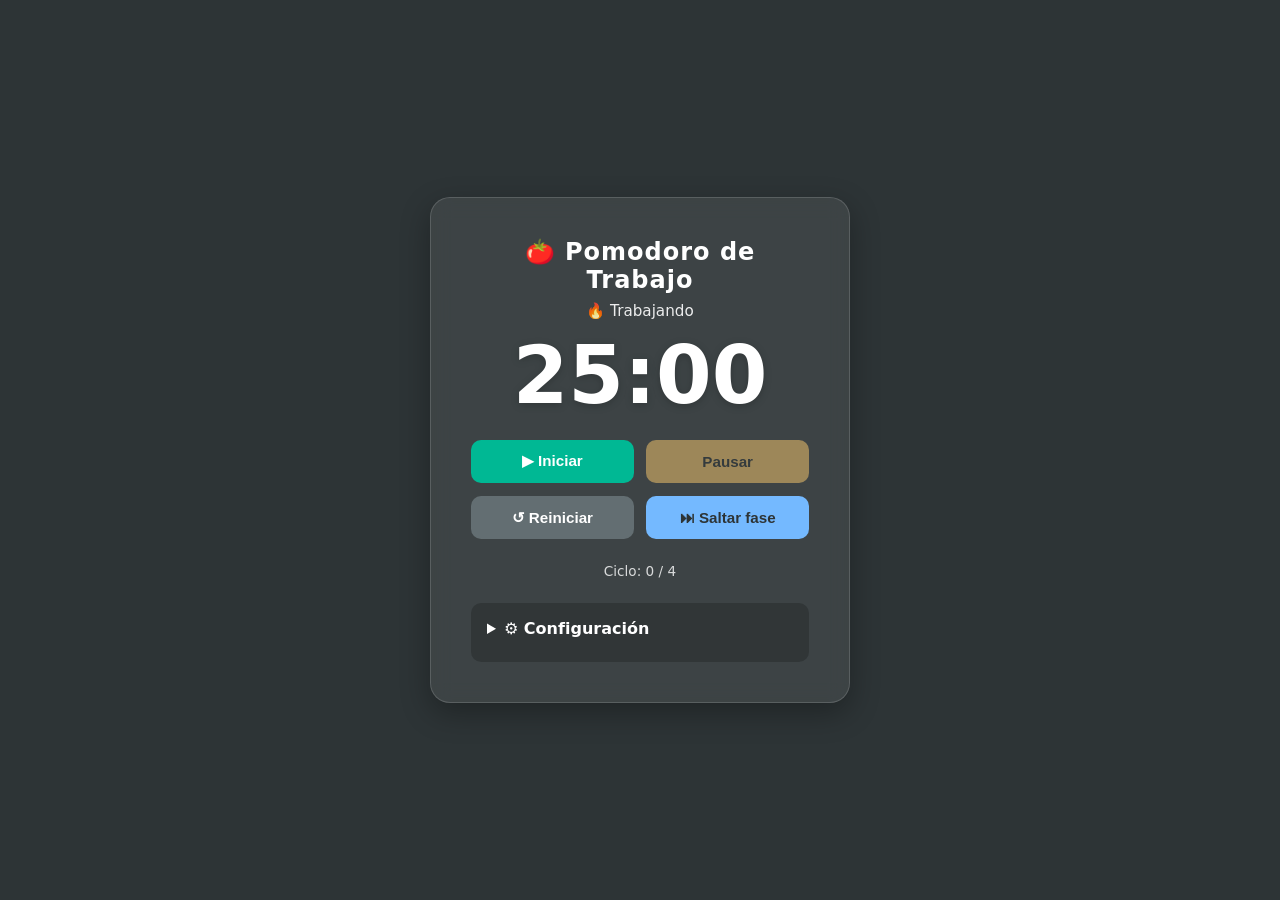
==== index.html @ ce25d37f "Add files via upload" ====
<!DOCTYPE html>
<html lang="es">
<head>
  <meta charset="UTF-8">
  <meta name="viewport" content="width=device-width, initial-scale=1.0">
  <title>Pomodoro Configurable</title>
  <style>
    :root {
      --bg-work: #2d3436;
      --text-work: #ffffff;
      --bg-short: #00b894;
      --text-short: #ffffff;
      --bg-long: #6c5ce7;
      --text-long: #ffffff;
      --surface: rgba(255,255,255,0.08);
      --border: rgba(255,255,255,0.15);
      --font: system-ui, -apple-system, "Segoe UI", Roboto, sans-serif;
      --alarm-color: #ff7675;
    }

    * { box-sizing: border-box; margin: 0; padding: 0; }

    body {
      font-family: var(--font);
      height: 100vh;
      display: flex;
      justify-content: center;
      align-items: center;
      background: var(--bg-work);
      color: var(--text-work);
      transition: background 0.6s ease, color 0.6s ease;
      padding: 20px;
      overflow: hidden;
    }

    body.short { background: var(--bg-short); color: var(--text-short); }
    body.long  { background: var(--bg-long);  color: var(--text-long); }
    body.alarm { animation: flashBg 0.8s infinite alternate; }

    @keyframes flashBg {
      0% { background: var(--bg-work); }
      100% { background: var(--alarm-color); }
    }

    .container {
      background: var(--surface);
      backdrop-filter: blur(10px);
      border: 1px solid var(--border);
      border-radius: 20px;
      padding: 2.5rem;
      width: 100%;
      max-width: 420px;
      text-align: center;
      box-shadow: 0 10px 30px rgba(0,0,0,0.3);
      position: relative;
      z-index: 2;
    }

    h1 { font-size: 1.5rem; margin-bottom: 0.5rem; letter-spacing: 1px; }

    #status {
      font-size: 0.95rem;
      margin-bottom: 1rem;
      opacity: 0.9;
      font-weight: 500;
    }

    #timer {
      font-size: 5rem;
      font-weight: 700;
      font-variant-numeric: tabular-nums;
      line-height: 1;
      margin: 1rem 0 1.5rem;
      text-shadow: 0 2px 8px rgba(0,0,0,0.2);
    }

    .controls {
      display: grid;
      grid-template-columns: repeat(2, 1fr);
      gap: 0.8rem;
      margin-bottom: 1.5rem;
    }

    button {
      padding: 0.8rem 1rem;
      border: none;
      border-radius: 10px;
      font-weight: 600;
      cursor: pointer;
      transition: all 0.2s;
      font-size: 0.95rem;
    }

    button:disabled { opacity: 0.5; cursor: not-allowed; }
    button:hover:not(:disabled) { transform: translateY(-2px); }

    #startBtn { background: #00b894; color: white; }
    #pauseBtn { background: #fdcb6e; color: #2d3436; }
    #resetBtn { background: #636e72; color: white; }
    #skipBtn  { background: #74b9ff; color: #2d3436; }

    .progress {
      font-size: 0.85rem;
      margin-bottom: 1.5rem;
      opacity: 0.8;
    }

    details.config {
      background: rgba(0,0,0,0.2);
      border-radius: 10px;
      padding: 1rem;
      text-align: left;
    }

    summary {
      cursor: pointer;
      font-weight: 600;
      margin-bottom: 0.5rem;
      outline: none;
    }

    .config-panel {
      display: grid;
      gap: 0.8rem;
      margin-top: 0.5rem;
    }

    label {
      display: flex;
      justify-content: space-between;
      align-items: center;
      font-size: 0.9rem;
    }

    input[type="number"] {
      width: 60px;
      padding: 0.3rem;
      border-radius: 6px;
      border: 1px solid rgba(255,255,255,0.3);
      background: rgba(255,255,255,0.1);
      color: inherit;
      text-align: center;
    }

    #saveConfig {
      grid-column: span 2;
      background: #0984e3;
      color: white;
      margin-top: 0.5rem;
    }

    .notif-section {
      background: rgba(0,0,0,0.25);
      border-radius: 8px;
      padding: 0.8rem;
      margin-top: 0.5rem;
    }

    .notif-row {
      display: grid;
      grid-template-columns: 1fr 1fr;
      gap: 0.5rem;
      margin-bottom: 0.5rem;
    }

    .notif-row.three-cols {
      grid-template-columns: 1fr 1fr 1fr;
    }

    #enableNotifBtn {
      background: #d63031;
      color: white;
    }

    #checkNotifBtn {
      background: #6c5ce7;
      color: white;
    }

    #testNotifBtn {
      background: #00b894;
      color: white;
    }

    #notifStatus {
      font-size: 0.8rem;
      font-weight: 600;
      display: block;
      text-align: center;
      padding: 0.5rem;
      border-radius: 6px;
      background: rgba(0,0,0,0.3);
      min-height: 2.5rem;
      display: flex;
      align-items: center;
      justify-content: center;
    }

    #notifStatus.granted {
      background: rgba(0, 184, 148, 0.3);
      color: #00b894;
    }

    #notifStatus.denied {
      background: rgba(214, 48, 49, 0.3);
      color: #ff7675;
    }

    #notifStatus.pending {
      background: rgba(253, 203, 110, 0.3);
      color: #fdcb6e;
    }

    #notifStatus.local {
      background: rgba(116, 185, 255, 0.3);
      color: #74b9ff;
    }

    /* Overlay de Alarma */
    #alarmOverlay {
      position: fixed;
      top: 0; left: 0; right: 0; bottom: 0;
      background: rgba(0,0,0,0.85);
      display: flex;
      flex-direction: column;
      justify-content: center;
      align-items: center;
      z-index: 10;
      opacity: 0;
      pointer-events: none;
      transition: opacity 0.3s;
    }

    #alarmOverlay.visible {
      opacity: 1;
      pointer-events: auto;
    }

    #alarmOverlay h2 {
      font-size: 3rem;
      margin-bottom: 1rem;
      animation: pulseText 0.8s infinite alternate;
    }

    @keyframes pulseText {
      from { transform: scale(1); opacity: 0.8; }
      to { transform: scale(1.05); opacity: 1; }
    }

    #dismissAlarm {
      padding: 1rem 2rem;
      font-size: 1.2rem;
      background: #fff;
      color: #2d3436;
      border-radius: 50px;
      border: none;
      cursor: pointer;
    }

    .protocol-warning {
      background: rgba(255, 118, 117, 0.2);
      border: 1px solid rgba(255, 118, 117, 0.4);
      border-radius: 8px;
      padding: 0.8rem;
      margin-top: 0.5rem;
      font-size: 0.8rem;
      text-align: left;
      line-height: 1.4;
    }

    @media (max-width: 480px) {
      .container { padding: 1.5rem; }
      #timer { font-size: 4rem; }
      .controls { gap: 0.5rem; }
      button { padding: 0.7rem 0.5rem; font-size: 0.9rem; }
      #alarmOverlay h2 { font-size: 2.5rem; }
      .notif-row, .notif-row.three-cols { grid-template-columns: 1fr; }
    }
  </style>
</head>
<body>
  <div class="container">
    <h1>🍅 Pomodoro de Trabajo</h1>
    <div id="status">Preparado para empezar</div>
    <div id="timer">25:00</div>

    <div class="controls">
      <button id="startBtn">▶ Iniciar</button>
      <button id="pauseBtn" disabled> Pausar</button>
      <button id="resetBtn">↺ Reiniciar</button>
      <button id="skipBtn">⏭ Saltar fase</button>
    </div>

    <div class="progress">
      Ciclo: <span id="cycleCount">0</span> / <span id="totalCycles">4</span>
    </div>

    <details class="config">
      <summary>⚙️ Configuración</summary>
      <div class="config-panel">
        <label>Tiempo de trabajo (min) <input type="number" id="workTime" value="25" min="1"></label>
        <label>Descanso corto (min) <input type="number" id="shortBreak" value="5" min="1"></label>
        <label>Descanso largo (min) <input type="number" id="longBreak" value="15" min="1"></label>
        <label>Ciclos antes de largo <input type="number" id="cyclesBeforeLong" value="4" min="1"></label>
        <button id="saveConfig">💾 Guardar configuración</button>
        
        <div class="notif-section">
          <div class="notif-row three-cols">
            <button id="enableNotifBtn">🔔 Pedir Permiso</button>
            <button id="checkNotifBtn">🔍 Verificar</button>
            <button id="testNotifBtn"> Probar</button>
          </div>
          <span id="notifStatus" class="pending">⏳ Verificando...</span>
          
          <div id="protocolWarning" class="protocol-warning" style="display: none;">
            ⚠️ <strong>Archivo local detectado.</strong><br>
            Edge/Chrome bloquean notificaciones en <code>file://</code>.<br>
            Para activarlas:<br>
            1️⃣ Sube el archivo a <a href="https://pages.github.com" target="_blank">GitHub Pages</a> o <a href="https://netlify.com" target="_blank">Netlify</a> (gratis)<br>
            2️⃣ O usa <a href="https://marketplace.visualstudio.com/items?itemName=ritwickdey.LiveServer" target="_blank">Live Server</a> en VS Code
          </div>
        </div>
      </div>
    </details>
  </div>

  <!-- Overlay de Alarma -->
  <div id="alarmOverlay">
    <h2> ¡TIEMPO CUMPLIDO!</h2>
    <button id="dismissAlarm"> DETENER ALARMA</button>
  </div>

  <script>
    // Estado
    let timeLeft = 0;
    let timerTimeout = null;
    let isRunning = false;
    let currentPhase = 'work';
    let cycleCount = 0;
    let alarmTimeout = null;
    let audioCtx = null;

    // DOM
    const timerDisplay = document.getElementById('timer');
    const statusDisplay = document.getElementById('status');
    const cycleCountDisplay = document.getElementById('cycleCount');
    const totalCyclesDisplay = document.getElementById('totalCycles');
    const startBtn = document.getElementById('startBtn');
    const pauseBtn = document.getElementById('pauseBtn');
    const resetBtn = document.getElementById('resetBtn');
    const skipBtn = document.getElementById('skipBtn');
    const saveConfigBtn = document.getElementById('saveConfig');
    const enableNotifBtn = document.getElementById('enableNotifBtn');
    const checkNotifBtn = document.getElementById('checkNotifBtn');
    const testNotifBtn = document.getElementById('testNotifBtn');
    const notifStatus = document.getElementById('notifStatus');
    const protocolWarning = document.getElementById('protocolWarning');
    const alarmOverlay = document.getElementById('alarmOverlay');
    const dismissAlarmBtn = document.getElementById('dismissAlarm');

    const workInput = document.getElementById('workTime');
    const shortInput = document.getElementById('shortBreak');
    const longInput = document.getElementById('longBreak');
    const cyclesInput = document.getElementById('cyclesBeforeLong');

    // Configuración
    function loadConfig() {
      const saved = localStorage.getItem('pomodoroConfig');
      return saved ? JSON.parse(saved) : { work: 25, short: 5, long: 15, cycles: 4 };
    }

    let config = loadConfig();

    function applyConfigToInputs() {
      workInput.value = config.work;
      shortInput.value = config.short;
      longInput.value = config.long;
      cyclesInput.value = config.cycles;
      totalCyclesDisplay.textContent = config.cycles;
    }

    function setTimeFromPhase() {
      const mins = currentPhase === 'work' ? config.work :
                   currentPhase === 'short' ? config.short : config.long;
      timeLeft = mins * 60;
      updateDisplay();
    }

    function updateDisplay() {
      const m = Math.floor(timeLeft / 60).toString().padStart(2, '0');
      const s = (timeLeft % 60).toString().padStart(2, '0');
      timerDisplay.textContent = `${m}:${s}`;
      document.title = `${m}:${s} | ${currentPhase === 'work' ? 'Trabajo' : 'Descanso'}`;
    }

    function updatePhaseUI() {
      const statuses = {
        work: '🔥 Trabajando',
        short: '☕ Descanso corto',
        long: '🌴 Descanso largo'
      };
      statusDisplay.textContent = statuses[currentPhase];
      document.body.className = currentPhase === 'work' ? '' : currentPhase;
    }

    // 🔊 ALARMA RECURRENTE
    function initAudio() {
      if (!audioCtx) audioCtx = new (window.AudioContext || window.webkitAudioContext)();
      if (audioCtx.state === 'suspended') audioCtx.resume();
    }

    function playBeep() {
      if (!audioCtx) return;
      const osc = audioCtx.createOscillator();
      const gain = audioCtx.createGain();
      osc.connect(gain);
      gain.connect(audioCtx.destination);
      osc.frequency.value = 880;
      osc.type = 'square';
      gain.gain.setValueAtTime(0.2, audioCtx.currentTime);
      gain.gain.exponentialRampToValueAtTime(0.001, audioCtx.currentTime + 0.1);
      osc.start();
      osc.stop(audioCtx.currentTime + 0.1);
    }

    function startRecurringAlarm() {
      stopAlarm();
      document.body.classList.add('alarm');
      alarmOverlay.classList.add('visible');
      playBeep();
      alarmTimeout = setInterval(() => playBeep(), 400);
    }

    function stopAlarm() {
      document.body.classList.remove('alarm');
      alarmOverlay.classList.remove('visible');
      if (alarmTimeout) {
        clearInterval(alarmTimeout);
        alarmTimeout = null;
      }
    }

    // 🔔 NOTIFICACIONES - VERSIÓN FINAL
    function isLocalFile() {
      return window.location.protocol === 'file:';
    }

    function updateNotifStatus() {
      if (!("Notification" in window)) {
        notifStatus.textContent = " Navegador NO soporta notificaciones";
        notifStatus.className = 'denied';
        enableNotifBtn.disabled = true;
        checkNotifBtn.disabled = true;
        testNotifBtn.disabled = true;
        return;
      }

      // Mostrar advertencia si es archivo local
      if (isLocalFile()) {
        protocolWarning.style.display = 'block';
        notifStatus.textContent = "📁 Modo local - Notificaciones bloqueadas por el navegador";
        notifStatus.className = 'local';
        enableNotifBtn.disabled = true;
        enableNotifBtn.textContent = " Bloqueado en file://";
        checkNotifBtn.disabled = false;
        testNotifBtn.disabled = true;
        return;
      } else {
        protocolWarning.style.display = 'none';
      }
      
      const permission = Notification.permission;
      console.log('Estado de notificaciones:', permission);
      
      if (permission === "granted") {
        notifStatus.textContent = "✅ NOTIFICACIONES ACTIVADAS";
        notifStatus.className = 'granted';
        enableNotifBtn.disabled = true;
        enableNotifBtn.textContent = "✓ Activadas";
        checkNotifBtn.disabled = false;
        testNotifBtn.disabled = false;
      } else if (permission === "denied") {
        notifStatus.textContent = " Permiso DENEGADO";
        notifStatus.className = 'denied';
        enableNotifBtn.disabled = true;
        enableNotifBtn.textContent = "🔔 Bloqueado";
        checkNotifBtn.disabled = false;
        testNotifBtn.disabled = true;
      } else {
        notifStatus.textContent = "⏳ Pendiente de permiso";
        notifStatus.className = 'pending';
        enableNotifBtn.disabled = false;
        enableNotifBtn.textContent = "🔔 Pedir Permiso";
        checkNotifBtn.disabled = false;
        testNotifBtn.disabled = false;
      }
    }

    async function requestNotificationPermission() {
      if (!("Notification" in window)) {
        alert("❌ Tu navegador no soporta notificaciones");
        return;
      }

      if (isLocalFile()) {
        alert("️ No se pueden solicitar permisos en archivo local.\n\nSube el archivo a un servidor web o usa Live Server.");
        return;
      }
      
      try {
        console.log('Solicitando permiso de notificación...');
        const permission = await Notification.requestPermission();
        console.log('Permiso obtenido:', permission);
        
        // Forzar actualización inmediata del UI
        updateNotifStatus();
        
        if (permission === "granted") {
          new Notification("🍅 ¡Notificaciones activadas!", { 
            body: "Te avisaré cuando termine cada fase del Pomodoro.",
            icon: "🍅"
          });
          setTimeout(() => {
            alert("✅ ¡Perfecto! Las notificaciones están activas.\nAhora verás el cartel verde.");
          }, 300);
        } else if (permission === "denied") {
          alert("❌ Permiso denegado.\n\nPara activarlo manualmente:\n1. Haz clic en el candado 🔒 junto a la URL\n2. Busca 'Notificaciones'\n3. Cámbialo a 'Permitir'\n4. Recarga la página");
        }
      } catch (error) {
        console.error('Error al solicitar notificaciones:', error);
        alert("Error: " + error.message);
      }
    }

    function sendSystemNotification(phase) {
      if (!("Notification" in window)) {
        console.warn('Notificaciones no disponibles');
        return;
      }
      
      if (Notification.permission !== "granted") {
        console.warn('Permiso de notificación no concedido. Usando alarma visual/sonora.');
        return;
      }
      
      const messages = {
        work: { title: "🔥 ¡Bloque completado!", body: "Es momento de tu descanso." },
        short: { title: "☕ Descanso terminado", body: "¡De vuelta al trabajo!" },
        long: { title: "🌴 Descanso largo terminado", body: "¡Nueva sesión lista!" }
      };
      
      const msg = messages[phase] || { title: "⏱️ Pomodoro", body: "Tiempo completado." };
      
      try {
        new Notification(msg.title, {
          body: msg.body,
          tag: "pomodoro-" + phase,
          icon: "🍅",
          requireInteraction: true
        });
        console.log('Notificación enviada:', msg.title);
      } catch (error) {
        console.error('Error al enviar notificación:', error);
      }
    }

    function testNotification() {
      if (!("Notification" in window)) {
        alert("❌ Tu navegador no soporta notificaciones");
        return;
      }

      if (isLocalFile()) {
        alert("⚠️ Las notificaciones no funcionan en archivos locales.\n\nPrueba subiendo el archivo a un servidor web.");
        return;
      }

      if (Notification.permission === "granted") {
        new Notification("🧪 Prueba de notificación", {
          body: "¡Esta es una notificación de prueba del Pomodoro!",
          icon: "🍅",
          requireInteraction: true
        });
        alert(" Notificación de prueba enviada.\nRevisa tu barra de notificaciones.");
      } else if (Notification.permission === "denied") {
        alert("🚫 Las notificaciones están bloqueadas.\n\nHaz clic en el candado 🔒 en la barra de direcciones y permite las notificaciones.");
      } else {
        alert("⏳ Primero debes conceder permiso.\nHaz clic en 'Pedir Permiso'.");
      }
    }

    // ️ TEMPORIZADOR
    let timerStart = null;
    let originalTimeLeft = 0;

    function tick() {
      if (!isRunning) return;
      const now = Date.now();
      const elapsed = Math.floor((now - timerStart) / 1000);
      timeLeft = Math.max(0, originalTimeLeft - elapsed);
      updateDisplay();

      if (timeLeft <= 0) {
        clearInterval(timerTimeout);
        isRunning = false;
        startBtn.disabled = false;
        pauseBtn.disabled = true;
        sendSystemNotification(currentPhase);
        startRecurringAlarm();
        return;
      }

      timerTimeout = setTimeout(tick, 250);
    }

    function startTimer() {
      if (isRunning || timeLeft <= 0) return;
      initAudio();
      isRunning = true;
      startBtn.disabled = true;
      pauseBtn.disabled = false;
      timerStart = Date.now();
      originalTimeLeft = timeLeft;
      tick();
    }

    function pauseTimer() {
      if (!isRunning) return;
      isRunning = false;
      clearTimeout(timerTimeout);
      startBtn.disabled = false;
      pauseBtn.disabled = true;
    }

    function resetTimer() {
      pauseTimer();
      stopAlarm();
      cycleCount = 0;
      currentPhase = 'work';
      cycleCountDisplay.textContent = 0;
      setTimeFromPhase();
      updatePhaseUI();
    }

    function nextPhase() {
      stopAlarm();
      if (currentPhase === 'work') {
        cycleCount++;
        cycleCountDisplay.textContent = cycleCount;
        if (cycleCount >= config.cycles) {
          currentPhase = 'long';
          cycleCount = 0;
          cycleCountDisplay.textContent = 0;
        } else {
          currentPhase = 'short';
        }
      } else {
        currentPhase = 'work';
      }
      setTimeFromPhase();
      updatePhaseUI();
    }

    function saveConfig() {
      config = {
        work: parseInt(workInput.value) || 25,
        short: parseInt(shortInput.value) || 5,
        long: parseInt(longInput.value) || 15,
        cycles: parseInt(cyclesInput.value) || 4
      };
      localStorage.setItem('pomodoroConfig', JSON.stringify(config));
      totalCyclesDisplay.textContent = config.cycles;
      if (!isRunning) {
        setTimeFromPhase();
        updatePhaseUI();
      }
      saveConfigBtn.textContent = '✅ Guardado';
      setTimeout(() => saveConfigBtn.textContent = '💾 Guardar configuración', 1500);
    }

    // Eventos
    startBtn.addEventListener('click', startTimer);
    pauseBtn.addEventListener('click', pauseTimer);
    resetBtn.addEventListener('click', resetTimer);
    skipBtn.addEventListener('click', () => { pauseTimer(); nextPhase(); });
    saveConfigBtn.addEventListener('click', saveConfig);
    enableNotifBtn.addEventListener('click', requestNotificationPermission);
    checkNotifBtn.addEventListener('click', () => {
      updateNotifStatus();
      const perm = Notification.permission;
      alert(`Estado: ${perm}\n\ngranted = Funcionan\ndenied = Bloqueadas\ndefault = Sin decidir`);
    });
    testNotifBtn.addEventListener('click', testNotification);
    dismissAlarmBtn.addEventListener('click', () => {
      stopAlarm();
      nextPhase();
    });

    // Inicialización
    applyConfigToInputs();
    setTimeFromPhase();
    updatePhaseUI();
    
    // Verificar notificaciones al cargar
    setTimeout(() => {
      updateNotifStatus();
    }, 300);
  </script>
</body>
</html>
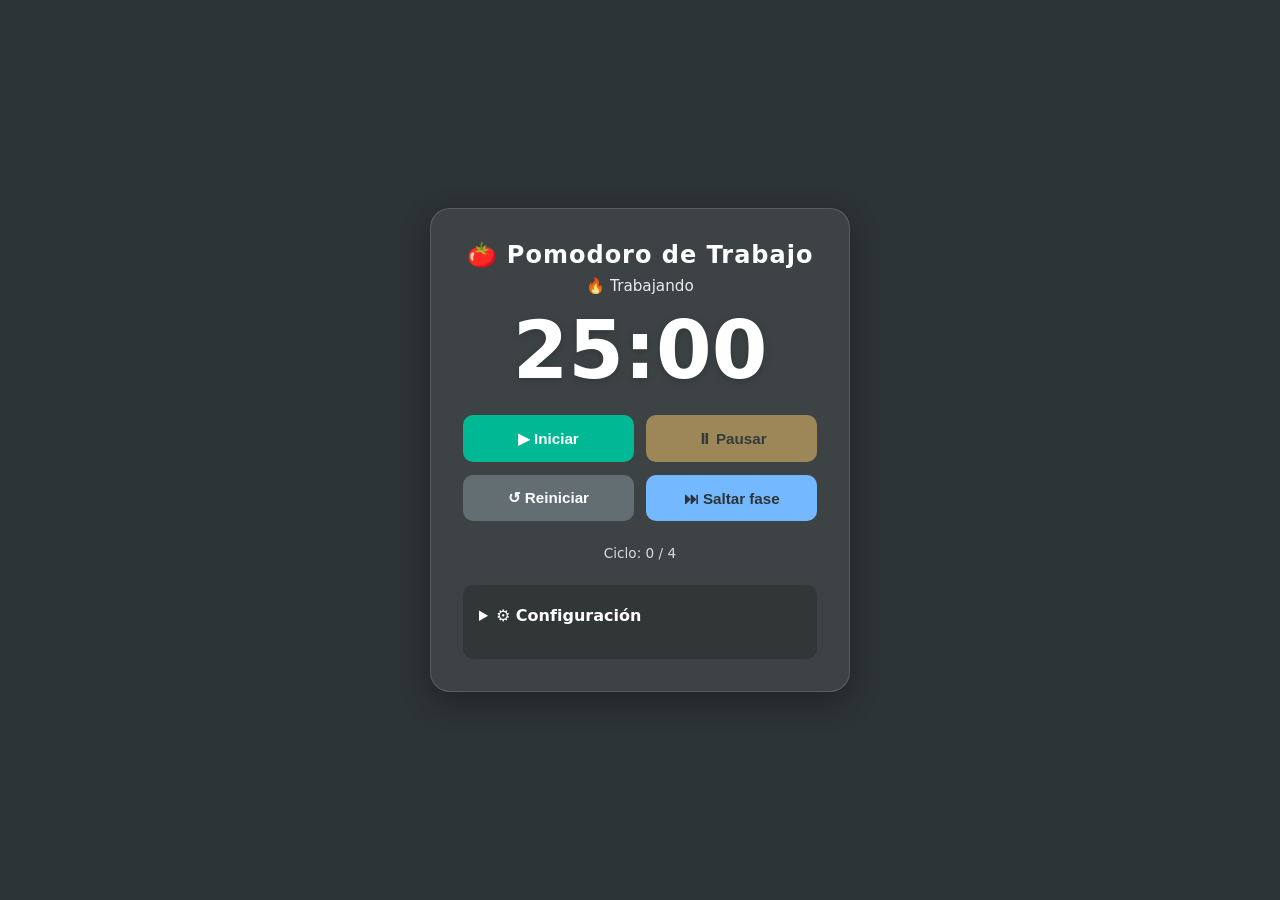
==== commit f71f1930: "Add files via upload" ====
--- a/index.html
+++ b/index.html
@@ -2,7 +2,7 @@
 <html lang="es">
 <head>
   <meta charset="UTF-8">
-  <meta name="viewport" content="width=device-width, initial-scale=1.0">
+  <meta name="viewport" content="width=device-width, initial-scale=1.0, maximum-scale=1.0, user-scalable=no">
   <title>Pomodoro Configurable</title>
   <style>
     :root {
@@ -22,15 +22,15 @@
 
     body {
       font-family: var(--font);
-      height: 100vh;
+      min-height: 100vh;
       display: flex;
       justify-content: center;
       align-items: center;
       background: var(--bg-work);
       color: var(--text-work);
       transition: background 0.6s ease, color 0.6s ease;
-      padding: 20px;
-      overflow: hidden;
+      padding: 15px;
+      overflow-x: hidden;
     }
 
     body.short { background: var(--bg-short); color: var(--text-short); }
@@ -47,7 +47,7 @@
       backdrop-filter: blur(10px);
       border: 1px solid var(--border);
       border-radius: 20px;
-      padding: 2.5rem;
+      padding: 2rem;
       width: 100%;
       max-width: 420px;
       text-align: center;
@@ -82,17 +82,19 @@
     }
 
     button {
-      padding: 0.8rem 1rem;
+      padding: 0.9rem 1rem;
       border: none;
       border-radius: 10px;
       font-weight: 600;
       cursor: pointer;
       transition: all 0.2s;
       font-size: 0.95rem;
+      touch-action: manipulation;
     }
 
     button:disabled { opacity: 0.5; cursor: not-allowed; }
     button:hover:not(:disabled) { transform: translateY(-2px); }
+    button:active:not(:disabled) { transform: translateY(0); }
 
     #startBtn { background: #00b894; color: white; }
     #pauseBtn { background: #fdcb6e; color: #2d3436; }
@@ -115,38 +117,57 @@
     summary {
       cursor: pointer;
       font-weight: 600;
-      margin-bottom: 0.5rem;
+      margin-bottom: 0.8rem;
       outline: none;
+      padding: 0.3rem 0;
     }
 
     .config-panel {
-      display: grid;
+      display: flex;
+      flex-direction: column;
       gap: 0.8rem;
       margin-top: 0.5rem;
     }
 
-    label {
+    .config-row {
       display: flex;
       justify-content: space-between;
       align-items: center;
-      font-size: 0.9rem;
+      gap: 1rem;
+      flex-wrap: wrap;
+    }
+
+    .config-item {
+      display: flex;
+      flex-direction: column;
+      gap: 0.3rem;
+      flex: 1;
+      min-width: calc(50% - 0.5rem);
+    }
+
+    label {
+      font-size: 0.85rem;
+      opacity: 0.9;
+      line-height: 1.2;
     }
 
     input[type="number"] {
-      width: 60px;
-      padding: 0.3rem;
+      width: 100%;
+      padding: 0.5rem;
       border-radius: 6px;
       border: 1px solid rgba(255,255,255,0.3);
       background: rgba(255,255,255,0.1);
       color: inherit;
       text-align: center;
+      font-size: 1rem;
     }
 
     #saveConfig {
-      grid-column: span 2;
+      width: 100%;
       background: #0984e3;
       color: white;
       margin-top: 0.5rem;
+      padding: 0.9rem;
     }
 
     .notif-section {
@@ -158,28 +179,30 @@
 
     .notif-row {
       display: grid;
-      grid-template-columns: 1fr 1fr;
+      grid-template-columns: repeat(3, 1fr);
       gap: 0.5rem;
       margin-bottom: 0.5rem;
-    }
-
-    .notif-row.three-cols {
-      grid-template-columns: 1fr 1fr 1fr;
     }
 
     #enableNotifBtn {
       background: #d63031;
       color: white;
+      font-size: 0.85rem;
+      padding: 0.7rem 0.3rem;
     }
 
     #checkNotifBtn {
       background: #6c5ce7;
       color: white;
+      font-size: 0.85rem;
+      padding: 0.7rem 0.3rem;
     }
 
     #testNotifBtn {
       background: #00b894;
       color: white;
+      font-size: 0.85rem;
+      padding: 0.7rem 0.3rem;
     }
 
     #notifStatus {
@@ -194,6 +217,8 @@
       display: flex;
       align-items: center;
       justify-content: center;
+      word-wrap: break-word;
+      line-height: 1.3;
     }
 
     #notifStatus.granted {
@@ -229,6 +254,7 @@
       opacity: 0;
       pointer-events: none;
       transition: opacity 0.3s;
+      padding: 2rem;
     }
 
     #alarmOverlay.visible {
@@ -237,9 +263,10 @@
     }
 
     #alarmOverlay h2 {
-      font-size: 3rem;
-      margin-bottom: 1rem;
+      font-size: 2.5rem;
+      margin-bottom: 1.5rem;
       animation: pulseText 0.8s infinite alternate;
+      text-align: center;
     }
 
     @keyframes pulseText {
@@ -263,18 +290,115 @@
       border-radius: 8px;
       padding: 0.8rem;
       margin-top: 0.5rem;
-      font-size: 0.8rem;
+      font-size: 0.75rem;
       text-align: left;
       line-height: 1.4;
     }
 
+    .protocol-warning a {
+      color: #74b9ff;
+      text-decoration: none;
+    }
+
+    .protocol-warning a:hover {
+      text-decoration: underline;
+    }
+
+    /* MOBILE OPTIMIZATIONS */
     @media (max-width: 480px) {
-      .container { padding: 1.5rem; }
-      #timer { font-size: 4rem; }
-      .controls { gap: 0.5rem; }
-      button { padding: 0.7rem 0.5rem; font-size: 0.9rem; }
-      #alarmOverlay h2 { font-size: 2.5rem; }
-      .notif-row, .notif-row.three-cols { grid-template-columns: 1fr; }
+      body {
+        padding: 10px;
+      }
+
+      .container {
+        padding: 1.5rem 1rem;
+        max-width: 100%;
+      }
+
+      h1 {
+        font-size: 1.3rem;
+      }
+
+      #timer {
+        font-size: 4rem;
+        margin: 0.8rem 0 1.2rem;
+      }
+
+      .controls {
+        gap: 0.6rem;
+      }
+
+      button {
+        padding: 0.8rem 0.6rem;
+        font-size: 0.9rem;
+      }
+
+      .config-row {
+        flex-direction: column;
+        align-items: stretch;
+      }
+
+      .config-item {
+        min-width: 100%;
+      }
+
+      .notif-row {
+        grid-template-columns: 1fr;
+      }
+
+      #alarmOverlay h2 {
+        font-size: 2rem;
+      }
+
+      #dismissAlarm {
+        padding: 0.9rem 1.5rem;
+        font-size: 1.1rem;
+      }
+    }
+
+    @media (max-width: 360px) {
+      #timer {
+        font-size: 3.5rem;
+      }
+
+      h1 {
+        font-size: 1.2rem;
+      }
+
+      .container {
+        padding: 1.2rem 0.8rem;
+      }
+
+      button {
+        padding: 0.75rem 0.5rem;
+        font-size: 0.85rem;
+      }
+    }
+
+    /* Landscape mobile */
+    @media (max-height: 600px) and (orientation: landscape) {
+      .container {
+        padding: 1rem;
+        max-height: 95vh;
+        overflow-y: auto;
+      }
+
+      #timer {
+        font-size: 3.5rem;
+        margin: 0.5rem 0 1rem;
+      }
+
+      details.config {
+        max-height: 200px;
+        overflow-y: auto;
+      }
+    }
+
+    /* Prevent text selection on buttons */
+    button {
+      -webkit-tap-highlight-color: transparent;
+      user-select: none;
+      -webkit-user-select: none;
     }
   </style>
 </head>
@@ -286,7 +410,7 @@
 
     <div class="controls">
       <button id="startBtn">▶ Iniciar</button>
-      <button id="pauseBtn" disabled> Pausar</button>
+      <button id="pauseBtn" disabled>⏸ Pausar</button>
       <button id="resetBtn">↺ Reiniciar</button>
       <button id="skipBtn">⏭ Saltar fase</button>
     </div>
@@ -298,26 +422,42 @@
     <details class="config">
       <summary>⚙️ Configuración</summary>
       <div class="config-panel">
-        <label>Tiempo de trabajo (min) <input type="number" id="workTime" value="25" min="1"></label>
-        <label>Descanso corto (min) <input type="number" id="shortBreak" value="5" min="1"></label>
-        <label>Descanso largo (min) <input type="number" id="longBreak" value="15" min="1"></label>
-        <label>Ciclos antes de largo <input type="number" id="cyclesBeforeLong" value="4" min="1"></label>
+        <div class="config-row">
+          <div class="config-item">
+            <label>Tiempo de trabajo (min)</label>
+            <input type="number" id="workTime" value="25" min="1">
+          </div>
+          <div class="config-item">
+            <label>Descanso corto (min)</label>
+            <input type="number" id="shortBreak" value="5" min="1">
+          </div>
+        </div>
+        
+        <div class="config-row">
+          <div class="config-item">
+            <label>Descanso largo (min)</label>
+            <input type="number" id="longBreak" value="15" min="1">
+          </div>
+          <div class="config-item">
+            <label>Ciclos antes de largo</label>
+            <input type="number" id="cyclesBeforeLong" value="4" min="1">
+          </div>
+        </div>
+        
         <button id="saveConfig">💾 Guardar configuración</button>
         
         <div class="notif-section">
-          <div class="notif-row three-cols">
+          <div class="notif-row">
             <button id="enableNotifBtn">🔔 Pedir Permiso</button>
             <button id="checkNotifBtn">🔍 Verificar</button>
-            <button id="testNotifBtn"> Probar</button>
+            <button id="testNotifBtn">🧪 Probar</button>
           </div>
           <span id="notifStatus" class="pending">⏳ Verificando...</span>
           
           <div id="protocolWarning" class="protocol-warning" style="display: none;">
             ⚠️ <strong>Archivo local detectado.</strong><br>
             Edge/Chrome bloquean notificaciones en <code>file://</code>.<br>
-            Para activarlas:<br>
-            1️⃣ Sube el archivo a <a href="https://pages.github.com" target="_blank">GitHub Pages</a> o <a href="https://netlify.com" target="_blank">Netlify</a> (gratis)<br>
-            2️⃣ O usa <a href="https://marketplace.visualstudio.com/items?itemName=ritwickdey.LiveServer" target="_blank">Live Server</a> en VS Code
+            Para activarlas, usa un servidor web con HTTPS.
           </div>
         </div>
       </div>
@@ -326,8 +466,8 @@
 
   <!-- Overlay de Alarma -->
   <div id="alarmOverlay">
-    <h2> ¡TIEMPO CUMPLIDO!</h2>
-    <button id="dismissAlarm"> DETENER ALARMA</button>
+    <h2>🍅 ¡TIEMPO CUMPLIDO!</h2>
+    <button id="dismissAlarm">⏹ DETENER ALARMA</button>
   </div>
 
   <script>
@@ -440,14 +580,14 @@
       }
     }
 
-    // 🔔 NOTIFICACIONES - VERSIÓN FINAL
+    // 🔔 NOTIFICACIONES
     function isLocalFile() {
       return window.location.protocol === 'file:';
     }
 
     function updateNotifStatus() {
       if (!("Notification" in window)) {
-        notifStatus.textContent = " Navegador NO soporta notificaciones";
+        notifStatus.textContent = "❌ Navegador NO soporta notificaciones";
         notifStatus.className = 'denied';
         enableNotifBtn.disabled = true;
         checkNotifBtn.disabled = true;
@@ -455,13 +595,12 @@
         return;
       }
 
-      // Mostrar advertencia si es archivo local
       if (isLocalFile()) {
         protocolWarning.style.display = 'block';
-        notifStatus.textContent = "📁 Modo local - Notificaciones bloqueadas por el navegador";
+        notifStatus.textContent = "📁 Modo local - Notificaciones bloqueadas";
         notifStatus.className = 'local';
         enableNotifBtn.disabled = true;
-        enableNotifBtn.textContent = " Bloqueado en file://";
+        enableNotifBtn.textContent = "🚫 Bloqueado";
         checkNotifBtn.disabled = false;
         testNotifBtn.disabled = true;
         return;
@@ -480,7 +619,7 @@
         checkNotifBtn.disabled = false;
         testNotifBtn.disabled = false;
       } else if (permission === "denied") {
-        notifStatus.textContent = " Permiso DENEGADO";
+        notifStatus.textContent = "🚫 Permiso DENEGADO";
         notifStatus.className = 'denied';
         enableNotifBtn.disabled = true;
         enableNotifBtn.textContent = "🔔 Bloqueado";
@@ -503,7 +642,7 @@
       }
 
       if (isLocalFile()) {
-        alert("️ No se pueden solicitar permisos en archivo local.\n\nSube el archivo a un servidor web o usa Live Server.");
+        alert("⚠️ No se pueden solicitar permisos en archivo local.\n\nLas notificaciones requieren HTTPS.");
         return;
       }
       
@@ -512,7 +651,6 @@
         const permission = await Notification.requestPermission();
         console.log('Permiso obtenido:', permission);
         
-        // Forzar actualización inmediata del UI
         updateNotifStatus();
         
         if (permission === "granted") {
@@ -521,10 +659,10 @@
             icon: "🍅"
           });
           setTimeout(() => {
-            alert("✅ ¡Perfecto! Las notificaciones están activas.\nAhora verás el cartel verde.");
+            alert("✅ ¡Perfecto! Las notificaciones están activas.");
           }, 300);
         } else if (permission === "denied") {
-          alert("❌ Permiso denegado.\n\nPara activarlo manualmente:\n1. Haz clic en el candado 🔒 junto a la URL\n2. Busca 'Notificaciones'\n3. Cámbialo a 'Permitir'\n4. Recarga la página");
+          alert("❌ Permiso denegado.\n\nPara activarlo:\n1. Clic en 🔒 junto a la URL\n2. Cambia 'Notificaciones' a 'Permitir'\n3. Recarga la página");
         }
       } catch (error) {
         console.error('Error al solicitar notificaciones:', error);
@@ -539,7 +677,7 @@
       }
       
       if (Notification.permission !== "granted") {
-        console.warn('Permiso de notificación no concedido. Usando alarma visual/sonora.');
+        console.warn('Permiso de notificación no concedido');
         return;
       }
       
@@ -571,7 +709,7 @@
       }
 
       if (isLocalFile()) {
-        alert("⚠️ Las notificaciones no funcionan en archivos locales.\n\nPrueba subiendo el archivo a un servidor web.");
+        alert("⚠️ Las notificaciones no funcionan en archivos locales.");
         return;
       }
 
@@ -581,15 +719,15 @@
           icon: "🍅",
           requireInteraction: true
         });
-        alert(" Notificación de prueba enviada.\nRevisa tu barra de notificaciones.");
+        alert("✅ Notificación de prueba enviada.");
       } else if (Notification.permission === "denied") {
-        alert("🚫 Las notificaciones están bloqueadas.\n\nHaz clic en el candado 🔒 en la barra de direcciones y permite las notificaciones.");
+        alert("🚫 Las notificaciones están bloqueadas.");
       } else {
-        alert("⏳ Primero debes conceder permiso.\nHaz clic en 'Pedir Permiso'.");
-      }
-    }
-
-    // ️ TEMPORIZADOR
+        alert("⏳ Primero debes conceder permiso.");
+      }
+    }
+
+    // ⏱️ TEMPORIZADOR
     let timerStart = null;
     let originalTimeLeft = 0;
 
@@ -688,7 +826,7 @@
     checkNotifBtn.addEventListener('click', () => {
       updateNotifStatus();
       const perm = Notification.permission;
-      alert(`Estado: ${perm}\n\ngranted = Funcionan\ndenied = Bloqueadas\ndefault = Sin decidir`);
+      alert(`Estado: ${perm}`);
     });
     testNotifBtn.addEventListener('click', testNotification);
     dismissAlarmBtn.addEventListener('click', () => {
@@ -701,7 +839,6 @@
     setTimeFromPhase();
     updatePhaseUI();
     
-    // Verificar notificaciones al cargar
     setTimeout(() => {
       updateNotifStatus();
     }, 300);
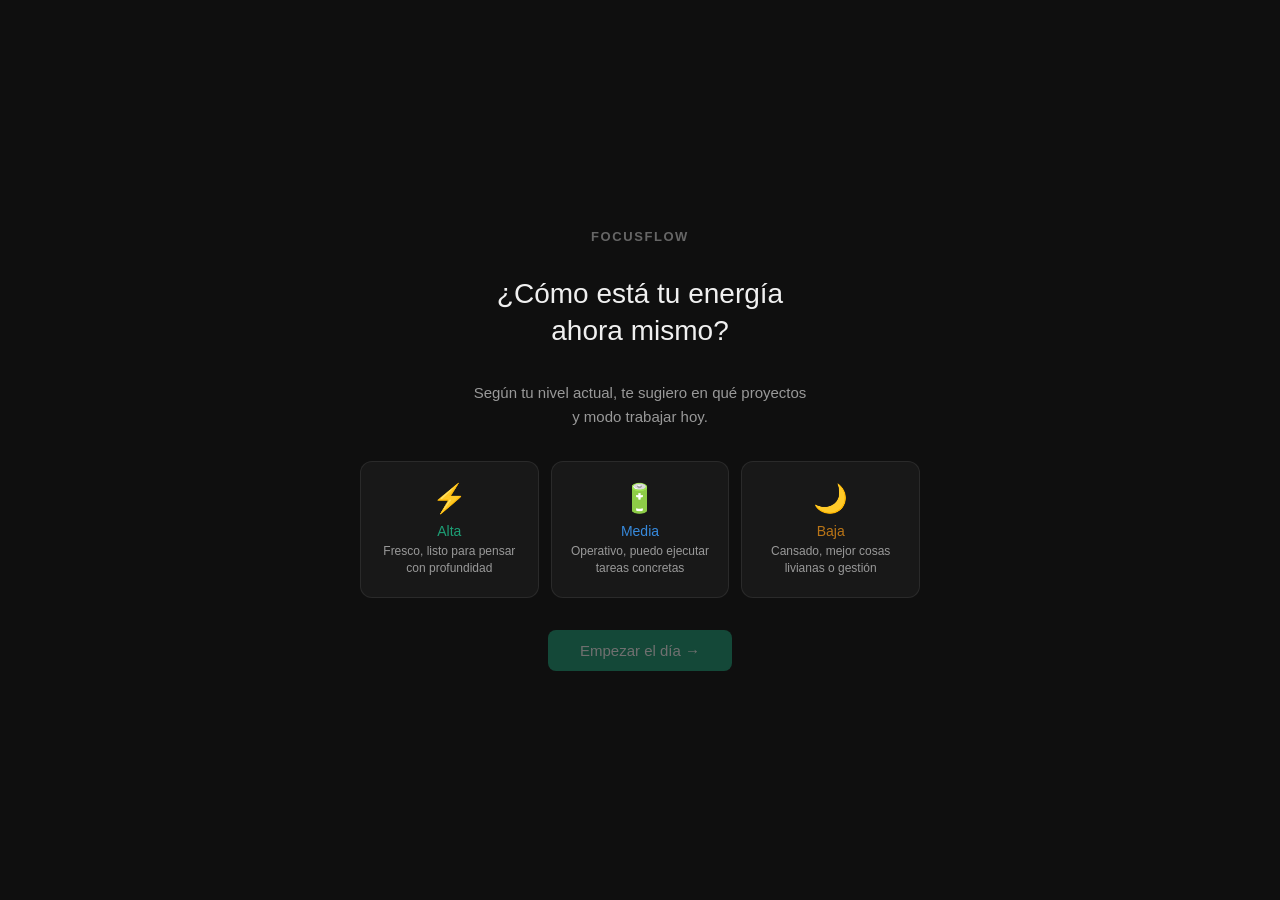
==== commit e5952cc3: "Add files via upload nuevos modulos" ====
--- a/index.html
+++ b/index.html
@@ -1,847 +1,769 @@
 <!DOCTYPE html>
 <html lang="es">
 <head>
-  <meta charset="UTF-8">
-  <meta name="viewport" content="width=device-width, initial-scale=1.0, maximum-scale=1.0, user-scalable=no">
-  <title>Pomodoro Configurable</title>
-  <style>
-    :root {
-      --bg-work: #2d3436;
-      --text-work: #ffffff;
-      --bg-short: #00b894;
-      --text-short: #ffffff;
-      --bg-long: #6c5ce7;
-      --text-long: #ffffff;
-      --surface: rgba(255,255,255,0.08);
-      --border: rgba(255,255,255,0.15);
-      --font: system-ui, -apple-system, "Segoe UI", Roboto, sans-serif;
-      --alarm-color: #ff7675;
-    }
-
-    * { box-sizing: border-box; margin: 0; padding: 0; }
-
-    body {
-      font-family: var(--font);
-      min-height: 100vh;
-      display: flex;
-      justify-content: center;
-      align-items: center;
-      background: var(--bg-work);
-      color: var(--text-work);
-      transition: background 0.6s ease, color 0.6s ease;
-      padding: 15px;
-      overflow-x: hidden;
-    }
-
-    body.short { background: var(--bg-short); color: var(--text-short); }
-    body.long  { background: var(--bg-long);  color: var(--text-long); }
-    body.alarm { animation: flashBg 0.8s infinite alternate; }
-
-    @keyframes flashBg {
-      0% { background: var(--bg-work); }
-      100% { background: var(--alarm-color); }
-    }
-
-    .container {
-      background: var(--surface);
-      backdrop-filter: blur(10px);
-      border: 1px solid var(--border);
-      border-radius: 20px;
-      padding: 2rem;
-      width: 100%;
-      max-width: 420px;
-      text-align: center;
-      box-shadow: 0 10px 30px rgba(0,0,0,0.3);
-      position: relative;
-      z-index: 2;
-    }
-
-    h1 { font-size: 1.5rem; margin-bottom: 0.5rem; letter-spacing: 1px; }
-
-    #status {
-      font-size: 0.95rem;
-      margin-bottom: 1rem;
-      opacity: 0.9;
-      font-weight: 500;
-    }
-
-    #timer {
-      font-size: 5rem;
-      font-weight: 700;
-      font-variant-numeric: tabular-nums;
-      line-height: 1;
-      margin: 1rem 0 1.5rem;
-      text-shadow: 0 2px 8px rgba(0,0,0,0.2);
-    }
-
-    .controls {
-      display: grid;
-      grid-template-columns: repeat(2, 1fr);
-      gap: 0.8rem;
-      margin-bottom: 1.5rem;
-    }
-
-    button {
-      padding: 0.9rem 1rem;
-      border: none;
-      border-radius: 10px;
-      font-weight: 600;
-      cursor: pointer;
-      transition: all 0.2s;
-      font-size: 0.95rem;
-      touch-action: manipulation;
-    }
-
-    button:disabled { opacity: 0.5; cursor: not-allowed; }
-    button:hover:not(:disabled) { transform: translateY(-2px); }
-    button:active:not(:disabled) { transform: translateY(0); }
-
-    #startBtn { background: #00b894; color: white; }
-    #pauseBtn { background: #fdcb6e; color: #2d3436; }
-    #resetBtn { background: #636e72; color: white; }
-    #skipBtn  { background: #74b9ff; color: #2d3436; }
-
-    .progress {
-      font-size: 0.85rem;
-      margin-bottom: 1.5rem;
-      opacity: 0.8;
-    }
-
-    details.config {
-      background: rgba(0,0,0,0.2);
-      border-radius: 10px;
-      padding: 1rem;
-      text-align: left;
-    }
-
-    summary {
-      cursor: pointer;
-      font-weight: 600;
-      margin-bottom: 0.8rem;
-      outline: none;
-      padding: 0.3rem 0;
-    }
-
-    .config-panel {
-      display: flex;
-      flex-direction: column;
-      gap: 0.8rem;
-      margin-top: 0.5rem;
-    }
-
-    .config-row {
-      display: flex;
-      justify-content: space-between;
-      align-items: center;
-      gap: 1rem;
-      flex-wrap: wrap;
-    }
-
-    .config-item {
-      display: flex;
-      flex-direction: column;
-      gap: 0.3rem;
-      flex: 1;
-      min-width: calc(50% - 0.5rem);
-    }
-
-    label {
-      font-size: 0.85rem;
-      opacity: 0.9;
-      line-height: 1.2;
-    }
-
-    input[type="number"] {
-      width: 100%;
-      padding: 0.5rem;
-      border-radius: 6px;
-      border: 1px solid rgba(255,255,255,0.3);
-      background: rgba(255,255,255,0.1);
-      color: inherit;
-      text-align: center;
-      font-size: 1rem;
-    }
-
-    #saveConfig {
-      width: 100%;
-      background: #0984e3;
-      color: white;
-      margin-top: 0.5rem;
-      padding: 0.9rem;
-    }
-
-    .notif-section {
-      background: rgba(0,0,0,0.25);
-      border-radius: 8px;
-      padding: 0.8rem;
-      margin-top: 0.5rem;
-    }
-
-    .notif-row {
-      display: grid;
-      grid-template-columns: repeat(3, 1fr);
-      gap: 0.5rem;
-      margin-bottom: 0.5rem;
-    }
-
-    #enableNotifBtn {
-      background: #d63031;
-      color: white;
-      font-size: 0.85rem;
-      padding: 0.7rem 0.3rem;
-    }
-
-    #checkNotifBtn {
-      background: #6c5ce7;
-      color: white;
-      font-size: 0.85rem;
-      padding: 0.7rem 0.3rem;
-    }
-
-    #testNotifBtn {
-      background: #00b894;
-      color: white;
-      font-size: 0.85rem;
-      padding: 0.7rem 0.3rem;
-    }
-
-    #notifStatus {
-      font-size: 0.8rem;
-      font-weight: 600;
-      display: block;
-      text-align: center;
-      padding: 0.5rem;
-      border-radius: 6px;
-      background: rgba(0,0,0,0.3);
-      min-height: 2.5rem;
-      display: flex;
-      align-items: center;
-      justify-content: center;
-      word-wrap: break-word;
-      line-height: 1.3;
-    }
-
-    #notifStatus.granted {
-      background: rgba(0, 184, 148, 0.3);
-      color: #00b894;
-    }
-
-    #notifStatus.denied {
-      background: rgba(214, 48, 49, 0.3);
-      color: #ff7675;
-    }
-
-    #notifStatus.pending {
-      background: rgba(253, 203, 110, 0.3);
-      color: #fdcb6e;
-    }
-
-    #notifStatus.local {
-      background: rgba(116, 185, 255, 0.3);
-      color: #74b9ff;
-    }
-
-    /* Overlay de Alarma */
-    #alarmOverlay {
-      position: fixed;
-      top: 0; left: 0; right: 0; bottom: 0;
-      background: rgba(0,0,0,0.85);
-      display: flex;
-      flex-direction: column;
-      justify-content: center;
-      align-items: center;
-      z-index: 10;
-      opacity: 0;
-      pointer-events: none;
-      transition: opacity 0.3s;
-      padding: 2rem;
-    }
-
-    #alarmOverlay.visible {
-      opacity: 1;
-      pointer-events: auto;
-    }
-
-    #alarmOverlay h2 {
-      font-size: 2.5rem;
-      margin-bottom: 1.5rem;
-      animation: pulseText 0.8s infinite alternate;
-      text-align: center;
-    }
-
-    @keyframes pulseText {
-      from { transform: scale(1); opacity: 0.8; }
-      to { transform: scale(1.05); opacity: 1; }
-    }
-
-    #dismissAlarm {
-      padding: 1rem 2rem;
-      font-size: 1.2rem;
-      background: #fff;
-      color: #2d3436;
-      border-radius: 50px;
-      border: none;
-      cursor: pointer;
-    }
-
-    .protocol-warning {
-      background: rgba(255, 118, 117, 0.2);
-      border: 1px solid rgba(255, 118, 117, 0.4);
-      border-radius: 8px;
-      padding: 0.8rem;
-      margin-top: 0.5rem;
-      font-size: 0.75rem;
-      text-align: left;
-      line-height: 1.4;
-    }
-
-    .protocol-warning a {
-      color: #74b9ff;
-      text-decoration: none;
-    }
-
-    .protocol-warning a:hover {
-      text-decoration: underline;
-    }
-
-    /* MOBILE OPTIMIZATIONS */
-    @media (max-width: 480px) {
-      body {
-        padding: 10px;
-      }
-
-      .container {
-        padding: 1.5rem 1rem;
-        max-width: 100%;
-      }
-
-      h1 {
-        font-size: 1.3rem;
-      }
-
-      #timer {
-        font-size: 4rem;
-        margin: 0.8rem 0 1.2rem;
-      }
-
-      .controls {
-        gap: 0.6rem;
-      }
-
-      button {
-        padding: 0.8rem 0.6rem;
-        font-size: 0.9rem;
-      }
-
-      .config-row {
-        flex-direction: column;
-        align-items: stretch;
-      }
-
-      .config-item {
-        min-width: 100%;
-      }
-
-      .notif-row {
-        grid-template-columns: 1fr;
-      }
-
-      #alarmOverlay h2 {
-        font-size: 2rem;
-      }
-
-      #dismissAlarm {
-        padding: 0.9rem 1.5rem;
-        font-size: 1.1rem;
-      }
-    }
-
-    @media (max-width: 360px) {
-      #timer {
-        font-size: 3.5rem;
-      }
-
-      h1 {
-        font-size: 1.2rem;
-      }
-
-      .container {
-        padding: 1.2rem 0.8rem;
-      }
-
-      button {
-        padding: 0.75rem 0.5rem;
-        font-size: 0.85rem;
-      }
-    }
-
-    /* Landscape mobile */
-    @media (max-height: 600px) and (orientation: landscape) {
-      .container {
-        padding: 1rem;
-        max-height: 95vh;
-        overflow-y: auto;
-      }
-
-      #timer {
-        font-size: 3.5rem;
-        margin: 0.5rem 0 1rem;
-      }
-
-      details.config {
-        max-height: 200px;
-        overflow-y: auto;
-      }
-    }
-
-    /* Prevent text selection on buttons */
-    button {
-      -webkit-tap-highlight-color: transparent;
-      user-select: none;
-      -webkit-user-select: none;
-    }
-  </style>
+<meta charset="UTF-8">
+<meta name="viewport" content="width=device-width, initial-scale=1.0, maximum-scale=1.0, user-scalable=no">
+<title>FocusFlow — Pomodoro con modos de energía</title>
+<style>
+  :root {
+    --bg: #0f0f0f;
+    --bg2: #181818;
+    --bg3: #222;
+    --border: rgba(255,255,255,0.08);
+    --border2: rgba(255,255,255,0.15);
+    --text: #f0f0f0;
+    --text2: #999;
+    --text3: #666;
+    --radius: 12px;
+    --radius-sm: 8px;
+    --green: #1D9E75;
+    --green-dark: #0F6E56;
+    --blue: #378ADD;
+    --amber: #BA7517;
+    --purple: #7F77DD;
+    --coral: #D85A30;
+  }
+  * { box-sizing: border-box; margin: 0; padding: 0; }
+  body {
+    font-family: -apple-system, BlinkMacSystemFont, 'Segoe UI', sans-serif;
+    background: var(--bg);
+    color: var(--text);
+    min-height: 100vh;
+    display: flex;
+    flex-direction: column;
+  }
+
+  /* ── ENERGY SELECTOR ── */
+  .energy-screen {
+    display: flex;
+    flex-direction: column;
+    align-items: center;
+    justify-content: center;
+    min-height: 100vh;
+    padding: 2rem;
+    gap: 2rem;
+  }
+  .energy-screen.hidden { display: none; }
+  .energy-logo { font-size: 13px; font-weight: 600; letter-spacing: .12em; color: var(--text3); text-transform: uppercase; }
+  .energy-title { font-size: 28px; font-weight: 500; text-align: center; line-height: 1.3; }
+  .energy-sub { font-size: 15px; color: var(--text2); text-align: center; max-width: 340px; line-height: 1.6; }
+  .energy-grid { display: grid; grid-template-columns: repeat(3,1fr); gap: 12px; width: 100%; max-width: 560px; }
+  .energy-card {
+    border: 0.5px solid var(--border);
+    border-radius: var(--radius);
+    padding: 1.25rem 1rem;
+    cursor: pointer;
+    background: var(--bg2);
+    transition: border-color .2s, transform .15s;
+    text-align: center;
+  }
+  .energy-card:hover { border-color: var(--border2); transform: translateY(-2px); }
+  .energy-card.selected { border-color: currentColor; }
+  .energy-icon { font-size: 28px; margin-bottom: .5rem; }
+  .energy-name { font-size: 14px; font-weight: 500; margin-bottom: .25rem; }
+  .energy-desc { font-size: 12px; color: var(--text2); line-height: 1.4; }
+  .energy-card.high { color: var(--green); }
+  .energy-card.mid { color: var(--blue); }
+  .energy-card.low { color: var(--amber); }
+  .energy-continue {
+    padding: 12px 32px; font-size: 15px; font-weight: 500;
+    background: var(--green); color: #fff; border: none;
+    border-radius: var(--radius-sm); cursor: pointer;
+    transition: background .15s; opacity: .4; pointer-events: none;
+  }
+  .energy-continue.active { opacity: 1; pointer-events: all; }
+  .energy-continue.active:hover { background: var(--green-dark); }
+
+  /* ── MAIN APP ── */
+  .app { display: none; flex-direction: column; min-height: 100vh; }
+  .app.visible { display: flex; }
+
+  /* top bar */
+  .topbar {
+    display: flex; align-items: center; gap: 12px;
+    padding: .875rem 1.5rem;
+    border-bottom: 0.5px solid var(--border);
+    background: var(--bg);
+  }
+  .topbar-logo { font-size: 13px; font-weight: 600; letter-spacing: .1em; color: var(--text3); text-transform: uppercase; flex: 1; }
+  .mode-pill {
+    display: flex; align-items: center; gap: 6px;
+    padding: 4px 12px; border-radius: 20px;
+    font-size: 12px; font-weight: 500;
+    border: 0.5px solid var(--border2);
+  }
+  .mode-dot { width: 7px; height: 7px; border-radius: 50%; }
+  .reset-day-btn {
+    font-size: 12px; color: var(--text3); background: none;
+    border: 0.5px solid var(--border); border-radius: var(--radius-sm);
+    padding: 4px 10px; cursor: pointer;
+  }
+  .reset-day-btn:hover { border-color: var(--border2); color: var(--text2); }
+
+  /* layout */
+  .layout { display: grid; grid-template-columns: 240px 1fr 220px; flex: 1; overflow: hidden; }
+
+  /* sidebar izquierdo — proyectos */
+  .sidebar-left {
+    border-right: 0.5px solid var(--border);
+    padding: 1.25rem 1rem;
+    display: flex; flex-direction: column; gap: 1rem;
+    overflow-y: auto;
+    background: var(--bg);
+  }
+  .sidebar-title {
+    font-size: 11px; font-weight: 600; letter-spacing: .1em;
+    color: var(--text3); text-transform: uppercase; padding: 0 4px;
+  }
+  .suggestions-box {
+    background: var(--bg2); border: 0.5px solid var(--border);
+    border-radius: var(--radius-sm); padding: .75rem;
+  }
+  .suggestions-title { font-size: 11px; color: var(--text3); margin-bottom: .5rem; }
+  .suggestion-tag {
+    display: inline-block; font-size: 11px; padding: 3px 8px;
+    border-radius: 20px; border: 0.5px solid var(--border2);
+    color: var(--text2); cursor: pointer; margin: 2px 2px 2px 0;
+    transition: border-color .15s;
+  }
+  .suggestion-tag:hover { border-color: var(--border); color: var(--text); }
+  .project-list { display: flex; flex-direction: column; gap: 3px; }
+  .project-item {
+    display: flex; align-items: center; gap: 8px;
+    padding: 7px 8px; border-radius: var(--radius-sm);
+    cursor: pointer; border: 0.5px solid transparent;
+    transition: background .15s;
+  }
+  .project-item:hover { background: var(--bg2); }
+  .project-item.active { background: var(--bg2); border-color: var(--border2); }
+  .p-dot { width: 8px; height: 8px; border-radius: 50%; flex-shrink: 0; }
+  .p-name { font-size: 13px; flex: 1; }
+  .p-count {
+    font-size: 11px; color: var(--text3);
+    background: var(--bg3); padding: 2px 6px; border-radius: 20px;
+  }
+  .p-delete {
+    font-size: 14px; color: var(--text3); opacity: 0;
+    background: none; border: none; cursor: pointer; line-height: 1; padding: 0 2px;
+  }
+  .project-item:hover .p-delete { opacity: 1; }
+  .add-project-row { display: flex; gap: 6px; }
+  .add-project-row input {
+    flex: 1; padding: 6px 8px; font-size: 12px;
+    background: var(--bg2); border: 0.5px solid var(--border);
+    border-radius: var(--radius-sm); color: var(--text);
+    outline: none;
+  }
+  .add-project-row input:focus { border-color: var(--border2); }
+  .add-project-row button {
+    padding: 6px 10px; font-size: 16px; line-height: 1;
+    background: var(--bg2); border: 0.5px solid var(--border);
+    border-radius: var(--radius-sm); color: var(--text2); cursor: pointer;
+  }
+  .add-project-row button:hover { border-color: var(--border2); }
+
+  /* centro — timer */
+  .center {
+    display: flex; flex-direction: column; align-items: center;
+    justify-content: center; padding: 2rem 1.5rem; gap: 1.5rem;
+  }
+  .no-project-msg {
+    text-align: center; color: var(--text3); font-size: 14px; line-height: 1.7;
+  }
+  .timer-wrap { text-align: center; width: 100%; }
+  .active-project-badge {
+    display: inline-flex; align-items: center; gap: 7px;
+    padding: 5px 14px; border-radius: 20px;
+    font-size: 13px; font-weight: 500;
+    border: 0.5px solid var(--border2);
+    margin-bottom: 1.25rem;
+  }
+  .phase-label { font-size: 13px; color: var(--text2); margin-bottom: .5rem; }
+  .timer-display {
+    font-size: 72px; font-weight: 300; letter-spacing: -.03em;
+    font-variant-numeric: tabular-nums; line-height: 1;
+    margin-bottom: .75rem;
+  }
+  .progress-bar {
+    height: 2px; background: var(--border); border-radius: 2px;
+    margin: 0 auto 1rem; max-width: 280px; overflow: hidden;
+  }
+  .progress-fill { height: 100%; background: var(--green); transition: width .5s linear; }
+  .cycle-wrap { display: flex; align-items: center; gap: 8px; justify-content: center; margin-bottom: 1.25rem; }
+  .cycle-dot { width: 7px; height: 7px; border-radius: 50%; background: var(--border2); transition: background .3s; }
+  .cycle-dot.done { background: var(--green); }
+  .cycle-label { font-size: 12px; color: var(--text3); }
+  .controls { display: flex; gap: 8px; justify-content: center; }
+  .btn {
+    display: flex; align-items: center; gap: 6px;
+    padding: 9px 20px; font-size: 14px; font-weight: 500;
+    border: 0.5px solid var(--border2); border-radius: var(--radius-sm);
+    background: transparent; color: var(--text); cursor: pointer;
+    transition: background .15s, border-color .15s;
+  }
+  .btn:hover { background: var(--bg2); }
+  .btn.primary { background: var(--green); border-color: var(--green); color: #fff; }
+  .btn.primary:hover { background: var(--green-dark); }
+  .btn svg { width: 16px; height: 16px; flex-shrink: 0; }
+
+  /* tarea actual */
+  .task-input-wrap { width: 100%; max-width: 360px; }
+  .task-label { font-size: 11px; color: var(--text3); margin-bottom: .4rem; text-transform: uppercase; letter-spacing: .08em; }
+  .task-input {
+    width: 100%; padding: 8px 12px; font-size: 14px;
+    background: var(--bg2); border: 0.5px solid var(--border);
+    border-radius: var(--radius-sm); color: var(--text); outline: none;
+  }
+  .task-input:focus { border-color: var(--border2); }
+  .task-input::placeholder { color: var(--text3); }
+
+  /* sidebar derecho — dashboard */
+  .sidebar-right {
+    border-left: 0.5px solid var(--border);
+    padding: 1.25rem 1rem;
+    display: flex; flex-direction: column; gap: 1.25rem;
+    overflow-y: auto;
+    background: var(--bg);
+  }
+  .metrics { display: grid; grid-template-columns: 1fr 1fr; gap: 8px; }
+  .metric {
+    background: var(--bg2); border-radius: var(--radius-sm);
+    padding: 10px 12px;
+  }
+  .metric-label { font-size: 11px; color: var(--text3); margin-bottom: 4px; }
+  .metric-value { font-size: 20px; font-weight: 500; }
+  .metric-sub { font-size: 10px; color: var(--text3); margin-top: 2px; }
+  .metric.full { grid-column: span 2; }
+
+  /* heatmap semanal */
+  .week-heatmap { display: flex; flex-direction: column; gap: 6px; }
+  .week-days { display: flex; gap: 4px; }
+  .week-day {
+    flex: 1; text-align: center; font-size: 10px;
+    color: var(--text3); padding-bottom: 3px;
+  }
+  .week-bars { display: flex; gap: 4px; align-items: flex-end; height: 48px; }
+  .week-bar-wrap { flex: 1; display: flex; align-items: flex-end; }
+  .week-bar {
+    width: 100%; border-radius: 3px 3px 0 0;
+    background: var(--green); opacity: .15; min-height: 2px;
+    transition: height .3s, opacity .3s;
+  }
+  .week-bar.today { opacity: .9; }
+  .week-bar.has-data { opacity: .5; }
+
+  /* historial */
+  .history-header { display: flex; align-items: center; justify-content: space-between; }
+  .clear-btn {
+    font-size: 11px; color: var(--text3); background: none;
+    border: 0.5px solid var(--border); border-radius: var(--radius-sm);
+    padding: 3px 8px; cursor: pointer;
+  }
+  .clear-btn:hover { color: var(--text2); }
+  .history-list { display: flex; flex-direction: column; gap: 0; }
+  .history-item {
+    display: flex; align-items: center; gap: 7px;
+    font-size: 12px; padding: 6px 0;
+    border-bottom: 0.5px solid var(--border);
+  }
+  .history-item:last-child { border-bottom: none; }
+  .h-dot { width: 6px; height: 6px; border-radius: 50%; flex-shrink: 0; }
+  .h-project { flex: 1; color: var(--text2); white-space: nowrap; overflow: hidden; text-overflow: ellipsis; }
+  .h-type { font-size: 10px; color: var(--text3); }
+  .h-time { font-size: 10px; color: var(--text3); margin-left: auto; flex-shrink: 0; }
+  .empty-msg { font-size: 12px; color: var(--text3); padding: 8px 0; line-height: 1.5; }
+
+  /* notificación */
+  .notif {
+    position: fixed; bottom: 1.5rem; left: 50%; transform: translateX(-50%);
+    background: var(--bg2); border: 0.5px solid var(--border2);
+    border-radius: var(--radius); padding: .875rem 1.5rem;
+    font-size: 14px; text-align: center; z-index: 100;
+    box-shadow: 0 8px 32px rgba(0,0,0,.5);
+    opacity: 0; transition: opacity .3s; pointer-events: none;
+    min-width: 240px;
+  }
+  .notif.show { opacity: 1; }
+
+  /* responsive */
+  @media (max-width: 720px) {
+    .layout { grid-template-columns: 1fr; grid-template-rows: auto 1fr auto; }
+    .sidebar-left { border-right: none; border-bottom: 0.5px solid var(--border); max-height: 200px; }
+    .sidebar-right { border-left: none; border-top: 0.5px solid var(--border); }
+    .energy-grid { grid-template-columns: 1fr; max-width: 280px; }
+    .metrics { grid-template-columns: 1fr 1fr; }
+    .timer-display { font-size: 56px; }
+  }
+</style>
 </head>
 <body>
-  <div class="container">
-    <h1>🍅 Pomodoro de Trabajo</h1>
-    <div id="status">Preparado para empezar</div>
-    <div id="timer">25:00</div>
-
-    <div class="controls">
-      <button id="startBtn">▶ Iniciar</button>
-      <button id="pauseBtn" disabled>⏸ Pausar</button>
-      <button id="resetBtn">↺ Reiniciar</button>
-      <button id="skipBtn">⏭ Saltar fase</button>
+
+<!-- ══ PANTALLA SELECCIÓN DE ENERGÍA ══ -->
+<div class="energy-screen" id="energyScreen">
+  <div class="energy-logo">FocusFlow</div>
+  <div class="energy-title">¿Cómo está tu energía<br>ahora mismo?</div>
+  <div class="energy-sub">Según tu nivel actual, te sugiero en qué proyectos y modo trabajar hoy.</div>
+
+  <div class="energy-grid">
+    <div class="energy-card high" data-energy="high" onclick="selectEnergy(this)">
+      <div class="energy-icon">⚡</div>
+      <div class="energy-name">Alta</div>
+      <div class="energy-desc">Fresco, listo para pensar con profundidad</div>
     </div>
-
-    <div class="progress">
-      Ciclo: <span id="cycleCount">0</span> / <span id="totalCycles">4</span>
+    <div class="energy-card mid" data-energy="mid" onclick="selectEnergy(this)">
+      <div class="energy-icon">🔋</div>
+      <div class="energy-name">Media</div>
+      <div class="energy-desc">Operativo, puedo ejecutar tareas concretas</div>
     </div>
-
-    <details class="config">
-      <summary>⚙️ Configuración</summary>
-      <div class="config-panel">
-        <div class="config-row">
-          <div class="config-item">
-            <label>Tiempo de trabajo (min)</label>
-            <input type="number" id="workTime" value="25" min="1">
+    <div class="energy-card low" data-energy="low" onclick="selectEnergy(this)">
+      <div class="energy-icon">🌙</div>
+      <div class="energy-name">Baja</div>
+      <div class="energy-desc">Cansado, mejor cosas livianas o gestión</div>
+    </div>
+  </div>
+
+  <button class="energy-continue" id="energyContinue" onclick="launchApp()">Empezar el día →</button>
+</div>
+
+<!-- ══ APP PRINCIPAL ══ -->
+<div class="app" id="mainApp">
+
+  <!-- topbar -->
+  <div class="topbar">
+    <div class="topbar-logo">FocusFlow</div>
+    <div class="mode-pill" id="modePill">
+      <div class="mode-dot" id="modeDot"></div>
+      <span id="modeLabel">—</span>
+    </div>
+    <button class="reset-day-btn" onclick="resetDay()">Cambiar modo</button>
+  </div>
+
+  <div class="layout">
+
+    <!-- ── SIDEBAR IZQUIERDO ── -->
+    <div class="sidebar-left">
+      <div class="sidebar-title">Proyectos</div>
+
+      <div class="suggestions-box" id="suggestionsBox">
+        <div class="suggestions-title" id="suggestionsTitle">Sugeridos para ahora</div>
+        <div id="suggestionsTags"></div>
+      </div>
+
+      <div class="project-list" id="projectList"></div>
+
+      <div style="margin-top:auto">
+        <div class="add-project-row">
+          <input id="newProjectInput" placeholder="Nuevo proyecto..." maxlength="28" />
+          <button onclick="addProject()" title="Agregar">+</button>
+        </div>
+      </div>
+    </div>
+
+    <!-- ── CENTRO ── -->
+    <div class="center" id="centerArea">
+      <div class="no-project-msg" id="noProjectMsg">
+        ← Seleccioná un proyecto<br>para empezar tu pomodoro
+      </div>
+
+      <div id="timerArea" style="display:none; width:100%; display:flex; flex-direction:column; align-items:center; gap:1.5rem;">
+        <div class="timer-wrap">
+          <div class="active-project-badge" id="activeBadge">
+            <div class="p-dot" id="activeDot"></div>
+            <span id="activeName">—</span>
           </div>
-          <div class="config-item">
-            <label>Descanso corto (min)</label>
-            <input type="number" id="shortBreak" value="5" min="1">
+          <div class="phase-label" id="phaseLabel">Listo para empezar</div>
+          <div class="timer-display" id="timerDisplay">25:00</div>
+          <div class="progress-bar"><div class="progress-fill" id="progressFill" style="width:0%"></div></div>
+          <div class="cycle-wrap" id="cycleWrap">
+            <div class="cycle-dot" id="d0"></div>
+            <div class="cycle-dot" id="d1"></div>
+            <div class="cycle-dot" id="d2"></div>
+            <div class="cycle-dot" id="d3"></div>
+            <span class="cycle-label" id="cycleLabel">0 / 4</span>
+          </div>
+          <div class="controls">
+            <button class="btn" onclick="resetTimer()" title="Reiniciar">
+              <svg viewBox="0 0 24 24" fill="none" stroke="currentColor" stroke-width="1.8"><path d="M1 4v6h6M23 20v-6h-6"/><path d="M20.49 9A9 9 0 0 0 5.64 5.64L1 10m22 4l-4.64 4.36A9 9 0 0 1 3.51 15"/></svg>
+              Reiniciar
+            </button>
+            <button class="btn primary" id="mainBtn" onclick="toggleTimer()">
+              <svg id="mainBtnIcon" viewBox="0 0 24 24" fill="currentColor"><polygon points="5,3 19,12 5,21"/></svg>
+              <span id="mainBtnLabel">Iniciar</span>
+            </button>
+            <button class="btn" onclick="skipPhase()" title="Saltar fase">
+              <svg viewBox="0 0 24 24" fill="none" stroke="currentColor" stroke-width="1.8"><polygon points="5,4 15,12 5,20"/><line x1="19" y1="4" x2="19" y2="20"/></svg>
+              Saltar
+            </button>
           </div>
         </div>
-        
-        <div class="config-row">
-          <div class="config-item">
-            <label>Descanso largo (min)</label>
-            <input type="number" id="longBreak" value="15" min="1">
-          </div>
-          <div class="config-item">
-            <label>Ciclos antes de largo</label>
-            <input type="number" id="cyclesBeforeLong" value="4" min="1">
-          </div>
-        </div>
-        
-        <button id="saveConfig">💾 Guardar configuración</button>
-        
-        <div class="notif-section">
-          <div class="notif-row">
-            <button id="enableNotifBtn">🔔 Pedir Permiso</button>
-            <button id="checkNotifBtn">🔍 Verificar</button>
-            <button id="testNotifBtn">🧪 Probar</button>
-          </div>
-          <span id="notifStatus" class="pending">⏳ Verificando...</span>
-          
-          <div id="protocolWarning" class="protocol-warning" style="display: none;">
-            ⚠️ <strong>Archivo local detectado.</strong><br>
-            Edge/Chrome bloquean notificaciones en <code>file://</code>.<br>
-            Para activarlas, usa un servidor web con HTTPS.
-          </div>
+
+        <div class="task-input-wrap">
+          <div class="task-label">¿En qué estás trabajando?</div>
+          <input class="task-input" id="taskInput" placeholder="Ej: revisar presupuesto Katuetei..." maxlength="60" />
         </div>
       </div>
-    </details>
+    </div>
+
+    <!-- ── SIDEBAR DERECHO ── -->
+    <div class="sidebar-right">
+      <div class="sidebar-title">Hoy</div>
+
+      <div class="metrics">
+        <div class="metric">
+          <div class="metric-label">Pomos</div>
+          <div class="metric-value" id="metPomos">0</div>
+          <div class="metric-sub">completados</div>
+        </div>
+        <div class="metric">
+          <div class="metric-label">Foco</div>
+          <div class="metric-value" id="metFoco">0m</div>
+          <div class="metric-sub">trabajados</div>
+        </div>
+        <div class="metric full">
+          <div class="metric-label">Proyecto más trabajado</div>
+          <div class="metric-value" style="font-size:14px; margin-top:4px" id="metTop">—</div>
+        </div>
+      </div>
+
+      <div>
+        <div class="sidebar-title" style="margin-bottom:.75rem">Esta semana</div>
+        <div class="week-heatmap">
+          <div class="week-days" id="weekDays"></div>
+          <div class="week-bars" id="weekBars"></div>
+        </div>
+      </div>
+
+      <div>
+        <div class="history-header">
+          <div class="sidebar-title">Historial</div>
+          <button class="clear-btn" onclick="clearHistory()">Borrar</button>
+        </div>
+        <div class="history-list" id="historyList" style="margin-top:.75rem"></div>
+      </div>
+    </div>
+
   </div>
-
-  <!-- Overlay de Alarma -->
-  <div id="alarmOverlay">
-    <h2>🍅 ¡TIEMPO CUMPLIDO!</h2>
-    <button id="dismissAlarm">⏹ DETENER ALARMA</button>
-  </div>
-
-  <script>
-    // Estado
-    let timeLeft = 0;
-    let timerTimeout = null;
-    let isRunning = false;
-    let currentPhase = 'work';
-    let cycleCount = 0;
-    let alarmTimeout = null;
-    let audioCtx = null;
-
-    // DOM
-    const timerDisplay = document.getElementById('timer');
-    const statusDisplay = document.getElementById('status');
-    const cycleCountDisplay = document.getElementById('cycleCount');
-    const totalCyclesDisplay = document.getElementById('totalCycles');
-    const startBtn = document.getElementById('startBtn');
-    const pauseBtn = document.getElementById('pauseBtn');
-    const resetBtn = document.getElementById('resetBtn');
-    const skipBtn = document.getElementById('skipBtn');
-    const saveConfigBtn = document.getElementById('saveConfig');
-    const enableNotifBtn = document.getElementById('enableNotifBtn');
-    const checkNotifBtn = document.getElementById('checkNotifBtn');
-    const testNotifBtn = document.getElementById('testNotifBtn');
-    const notifStatus = document.getElementById('notifStatus');
-    const protocolWarning = document.getElementById('protocolWarning');
-    const alarmOverlay = document.getElementById('alarmOverlay');
-    const dismissAlarmBtn = document.getElementById('dismissAlarm');
-
-    const workInput = document.getElementById('workTime');
-    const shortInput = document.getElementById('shortBreak');
-    const longInput = document.getElementById('longBreak');
-    const cyclesInput = document.getElementById('cyclesBeforeLong');
-
-    // Configuración
-    function loadConfig() {
-      const saved = localStorage.getItem('pomodoroConfig');
-      return saved ? JSON.parse(saved) : { work: 25, short: 5, long: 15, cycles: 4 };
-    }
-
-    let config = loadConfig();
-
-    function applyConfigToInputs() {
-      workInput.value = config.work;
-      shortInput.value = config.short;
-      longInput.value = config.long;
-      cyclesInput.value = config.cycles;
-      totalCyclesDisplay.textContent = config.cycles;
-    }
-
-    function setTimeFromPhase() {
-      const mins = currentPhase === 'work' ? config.work :
-                   currentPhase === 'short' ? config.short : config.long;
-      timeLeft = mins * 60;
-      updateDisplay();
-    }
-
-    function updateDisplay() {
-      const m = Math.floor(timeLeft / 60).toString().padStart(2, '0');
-      const s = (timeLeft % 60).toString().padStart(2, '0');
-      timerDisplay.textContent = `${m}:${s}`;
-      document.title = `${m}:${s} | ${currentPhase === 'work' ? 'Trabajo' : 'Descanso'}`;
-    }
-
-    function updatePhaseUI() {
-      const statuses = {
-        work: '🔥 Trabajando',
-        short: '☕ Descanso corto',
-        long: '🌴 Descanso largo'
-      };
-      statusDisplay.textContent = statuses[currentPhase];
-      document.body.className = currentPhase === 'work' ? '' : currentPhase;
-    }
-
-    // 🔊 ALARMA RECURRENTE
-    function initAudio() {
-      if (!audioCtx) audioCtx = new (window.AudioContext || window.webkitAudioContext)();
-      if (audioCtx.state === 'suspended') audioCtx.resume();
-    }
-
-    function playBeep() {
-      if (!audioCtx) return;
-      const osc = audioCtx.createOscillator();
-      const gain = audioCtx.createGain();
-      osc.connect(gain);
-      gain.connect(audioCtx.destination);
-      osc.frequency.value = 880;
-      osc.type = 'square';
-      gain.gain.setValueAtTime(0.2, audioCtx.currentTime);
-      gain.gain.exponentialRampToValueAtTime(0.001, audioCtx.currentTime + 0.1);
-      osc.start();
-      osc.stop(audioCtx.currentTime + 0.1);
-    }
-
-    function startRecurringAlarm() {
-      stopAlarm();
-      document.body.classList.add('alarm');
-      alarmOverlay.classList.add('visible');
-      playBeep();
-      alarmTimeout = setInterval(() => playBeep(), 400);
-    }
-
-    function stopAlarm() {
-      document.body.classList.remove('alarm');
-      alarmOverlay.classList.remove('visible');
-      if (alarmTimeout) {
-        clearInterval(alarmTimeout);
-        alarmTimeout = null;
-      }
-    }
-
-    // 🔔 NOTIFICACIONES
-    function isLocalFile() {
-      return window.location.protocol === 'file:';
-    }
-
-    function updateNotifStatus() {
-      if (!("Notification" in window)) {
-        notifStatus.textContent = "❌ Navegador NO soporta notificaciones";
-        notifStatus.className = 'denied';
-        enableNotifBtn.disabled = true;
-        checkNotifBtn.disabled = true;
-        testNotifBtn.disabled = true;
-        return;
-      }
-
-      if (isLocalFile()) {
-        protocolWarning.style.display = 'block';
-        notifStatus.textContent = "📁 Modo local - Notificaciones bloqueadas";
-        notifStatus.className = 'local';
-        enableNotifBtn.disabled = true;
-        enableNotifBtn.textContent = "🚫 Bloqueado";
-        checkNotifBtn.disabled = false;
-        testNotifBtn.disabled = true;
-        return;
-      } else {
-        protocolWarning.style.display = 'none';
-      }
-      
-      const permission = Notification.permission;
-      console.log('Estado de notificaciones:', permission);
-      
-      if (permission === "granted") {
-        notifStatus.textContent = "✅ NOTIFICACIONES ACTIVADAS";
-        notifStatus.className = 'granted';
-        enableNotifBtn.disabled = true;
-        enableNotifBtn.textContent = "✓ Activadas";
-        checkNotifBtn.disabled = false;
-        testNotifBtn.disabled = false;
-      } else if (permission === "denied") {
-        notifStatus.textContent = "🚫 Permiso DENEGADO";
-        notifStatus.className = 'denied';
-        enableNotifBtn.disabled = true;
-        enableNotifBtn.textContent = "🔔 Bloqueado";
-        checkNotifBtn.disabled = false;
-        testNotifBtn.disabled = true;
-      } else {
-        notifStatus.textContent = "⏳ Pendiente de permiso";
-        notifStatus.className = 'pending';
-        enableNotifBtn.disabled = false;
-        enableNotifBtn.textContent = "🔔 Pedir Permiso";
-        checkNotifBtn.disabled = false;
-        testNotifBtn.disabled = false;
-      }
-    }
-
-    async function requestNotificationPermission() {
-      if (!("Notification" in window)) {
-        alert("❌ Tu navegador no soporta notificaciones");
-        return;
-      }
-
-      if (isLocalFile()) {
-        alert("⚠️ No se pueden solicitar permisos en archivo local.\n\nLas notificaciones requieren HTTPS.");
-        return;
-      }
-      
-      try {
-        console.log('Solicitando permiso de notificación...');
-        const permission = await Notification.requestPermission();
-        console.log('Permiso obtenido:', permission);
-        
-        updateNotifStatus();
-        
-        if (permission === "granted") {
-          new Notification("🍅 ¡Notificaciones activadas!", { 
-            body: "Te avisaré cuando termine cada fase del Pomodoro.",
-            icon: "🍅"
-          });
-          setTimeout(() => {
-            alert("✅ ¡Perfecto! Las notificaciones están activas.");
-          }, 300);
-        } else if (permission === "denied") {
-          alert("❌ Permiso denegado.\n\nPara activarlo:\n1. Clic en 🔒 junto a la URL\n2. Cambia 'Notificaciones' a 'Permitir'\n3. Recarga la página");
-        }
-      } catch (error) {
-        console.error('Error al solicitar notificaciones:', error);
-        alert("Error: " + error.message);
-      }
-    }
-
-    function sendSystemNotification(phase) {
-      if (!("Notification" in window)) {
-        console.warn('Notificaciones no disponibles');
-        return;
-      }
-      
-      if (Notification.permission !== "granted") {
-        console.warn('Permiso de notificación no concedido');
-        return;
-      }
-      
-      const messages = {
-        work: { title: "🔥 ¡Bloque completado!", body: "Es momento de tu descanso." },
-        short: { title: "☕ Descanso terminado", body: "¡De vuelta al trabajo!" },
-        long: { title: "🌴 Descanso largo terminado", body: "¡Nueva sesión lista!" }
-      };
-      
-      const msg = messages[phase] || { title: "⏱️ Pomodoro", body: "Tiempo completado." };
-      
-      try {
-        new Notification(msg.title, {
-          body: msg.body,
-          tag: "pomodoro-" + phase,
-          icon: "🍅",
-          requireInteraction: true
-        });
-        console.log('Notificación enviada:', msg.title);
-      } catch (error) {
-        console.error('Error al enviar notificación:', error);
-      }
-    }
-
-    function testNotification() {
-      if (!("Notification" in window)) {
-        alert("❌ Tu navegador no soporta notificaciones");
-        return;
-      }
-
-      if (isLocalFile()) {
-        alert("⚠️ Las notificaciones no funcionan en archivos locales.");
-        return;
-      }
-
-      if (Notification.permission === "granted") {
-        new Notification("🧪 Prueba de notificación", {
-          body: "¡Esta es una notificación de prueba del Pomodoro!",
-          icon: "🍅",
-          requireInteraction: true
-        });
-        alert("✅ Notificación de prueba enviada.");
-      } else if (Notification.permission === "denied") {
-        alert("🚫 Las notificaciones están bloqueadas.");
-      } else {
-        alert("⏳ Primero debes conceder permiso.");
-      }
-    }
-
-    // ⏱️ TEMPORIZADOR
-    let timerStart = null;
-    let originalTimeLeft = 0;
-
-    function tick() {
-      if (!isRunning) return;
-      const now = Date.now();
-      const elapsed = Math.floor((now - timerStart) / 1000);
-      timeLeft = Math.max(0, originalTimeLeft - elapsed);
-      updateDisplay();
-
-      if (timeLeft <= 0) {
-        clearInterval(timerTimeout);
-        isRunning = false;
-        startBtn.disabled = false;
-        pauseBtn.disabled = true;
-        sendSystemNotification(currentPhase);
-        startRecurringAlarm();
-        return;
-      }
-
-      timerTimeout = setTimeout(tick, 250);
-    }
-
-    function startTimer() {
-      if (isRunning || timeLeft <= 0) return;
-      initAudio();
-      isRunning = true;
-      startBtn.disabled = true;
-      pauseBtn.disabled = false;
-      timerStart = Date.now();
-      originalTimeLeft = timeLeft;
-      tick();
-    }
-
-    function pauseTimer() {
-      if (!isRunning) return;
-      isRunning = false;
-      clearTimeout(timerTimeout);
-      startBtn.disabled = false;
-      pauseBtn.disabled = true;
-    }
-
-    function resetTimer() {
-      pauseTimer();
-      stopAlarm();
-      cycleCount = 0;
-      currentPhase = 'work';
-      cycleCountDisplay.textContent = 0;
-      setTimeFromPhase();
-      updatePhaseUI();
-    }
-
-    function nextPhase() {
-      stopAlarm();
-      if (currentPhase === 'work') {
-        cycleCount++;
-        cycleCountDisplay.textContent = cycleCount;
-        if (cycleCount >= config.cycles) {
-          currentPhase = 'long';
-          cycleCount = 0;
-          cycleCountDisplay.textContent = 0;
-        } else {
-          currentPhase = 'short';
-        }
-      } else {
-        currentPhase = 'work';
-      }
-      setTimeFromPhase();
-      updatePhaseUI();
-    }
-
-    function saveConfig() {
-      config = {
-        work: parseInt(workInput.value) || 25,
-        short: parseInt(shortInput.value) || 5,
-        long: parseInt(longInput.value) || 15,
-        cycles: parseInt(cyclesInput.value) || 4
-      };
-      localStorage.setItem('pomodoroConfig', JSON.stringify(config));
-      totalCyclesDisplay.textContent = config.cycles;
-      if (!isRunning) {
-        setTimeFromPhase();
-        updatePhaseUI();
-      }
-      saveConfigBtn.textContent = '✅ Guardado';
-      setTimeout(() => saveConfigBtn.textContent = '💾 Guardar configuración', 1500);
-    }
-
-    // Eventos
-    startBtn.addEventListener('click', startTimer);
-    pauseBtn.addEventListener('click', pauseTimer);
-    resetBtn.addEventListener('click', resetTimer);
-    skipBtn.addEventListener('click', () => { pauseTimer(); nextPhase(); });
-    saveConfigBtn.addEventListener('click', saveConfig);
-    enableNotifBtn.addEventListener('click', requestNotificationPermission);
-    checkNotifBtn.addEventListener('click', () => {
-      updateNotifStatus();
-      const perm = Notification.permission;
-      alert(`Estado: ${perm}`);
-    });
-    testNotifBtn.addEventListener('click', testNotification);
-    dismissAlarmBtn.addEventListener('click', () => {
-      stopAlarm();
-      nextPhase();
-    });
-
-    // Inicialización
-    applyConfigToInputs();
-    setTimeFromPhase();
-    updatePhaseUI();
-    
-    setTimeout(() => {
-      updateNotifStatus();
-    }, 300);
-  </script>
+</div>
+
+<!-- Notificación -->
+<div class="notif" id="notif"></div>
+
+<script>
+// ── CONSTANTES ──
+const COLORS = ['#1D9E75','#378ADD','#D85A30','#7F77DD','#BA7517','#D4537E','#639922','#E24B4A'];
+const WORK_MIN = 25, SHORT_MIN = 5, LONG_MIN = 15, MAX_CYCLES = 4;
+
+const ENERGY_CONFIG = {
+  high: {
+    label: '⚡ Energía alta',
+    color: '#1D9E75',
+    dotColor: '#1D9E75',
+    suggestions: ['Diseño BIM', 'Propuestas conceptuales', 'CimientoDigital', 'Contenido LinkedIn'],
+    tip: 'Modo creativo: ideal para diseño, propuestas y contenido'
+  },
+  mid: {
+    label: '🔋 Energía media',
+    color: '#378ADD',
+    dotColor: '#378ADD',
+    suggestions: ['Cómputos y costos', 'Documentación técnica', 'Presupuestos', 'ProspectaRed'],
+    tip: 'Modo técnico: ideal para cómputos, Revit y ejecución'
+  },
+  low: {
+    label: '🌙 Energía baja',
+    color: '#BA7517',
+    dotColor: '#BA7517',
+    suggestions: ['Responder mensajes', 'Actualizar CRM', 'Revisar facturas', 'Planificar mañana'],
+    tip: 'Modo gestión: ideal para emails, admin y organización'
+  }
+};
+
+// ── ESTADO ──
+let projects = JSON.parse(localStorage.getItem('ff_projects') || 'null');
+if (!projects) {
+  projects = [
+    { id: 1, name: 'Consultora Construcción', color: COLORS[0] },
+    { id: 2, name: 'CimientoDigital', color: COLORS[1] },
+    { id: 3, name: 'Katuetei Home', color: COLORS[2] },
+    { id: 4, name: 'ProspectaRed', color: COLORS[3] }
+  ];
+  saveProjects();
+}
+let sessions = JSON.parse(localStorage.getItem('ff_sessions') || '[]');
+let energyMode = null;
+let activeProject = null;
+let timer = null, running = false;
+let phase = 'work', cycleCount = 0;
+let timeLeft = WORK_MIN * 60, totalTime = WORK_MIN * 60;
+
+function saveProjects() { localStorage.setItem('ff_projects', JSON.stringify(projects)); }
+function saveSessions() { localStorage.setItem('ff_sessions', JSON.stringify(sessions)); }
+
+// ── ENERGY SCREEN ──
+function selectEnergy(card) {
+  document.querySelectorAll('.energy-card').forEach(c => c.classList.remove('selected'));
+  card.classList.add('selected');
+  energyMode = card.dataset.energy;
+  document.getElementById('energyContinue').classList.add('active');
+}
+
+function launchApp() {
+  if (!energyMode) return;
+  document.getElementById('energyScreen').classList.add('hidden');
+  document.getElementById('mainApp').classList.add('visible');
+  const cfg = ENERGY_CONFIG[energyMode];
+  document.getElementById('modeLabel').textContent = cfg.label;
+  document.getElementById('modeDot').style.background = cfg.dotColor;
+  // sugerencias
+  document.getElementById('suggestionsTitle').textContent = cfg.tip;
+  const tags = document.getElementById('suggestionsTags');
+  tags.innerHTML = cfg.suggestions.map(s =>
+    `<span class="suggestion-tag" onclick="addFromSuggestion('${s}')">${s}</span>`
+  ).join('');
+  renderProjects();
+  renderDashboard();
+  renderHistory();
+}
+
+function resetDay() {
+  clearTimeout(timer); running = false; activeProject = null;
+  document.getElementById('mainApp').classList.remove('visible');
+  document.getElementById('energyScreen').classList.remove('hidden');
+  document.querySelectorAll('.energy-card').forEach(c => c.classList.remove('selected'));
+  document.getElementById('energyContinue').classList.remove('active');
+  energyMode = null;
+}
+
+// ── PROYECTOS ──
+function addProject() {
+  const inp = document.getElementById('newProjectInput');
+  const name = inp.value.trim();
+  if (!name) return;
+  const color = COLORS[projects.length % COLORS.length];
+  projects.push({ id: Date.now(), name, color });
+  saveProjects();
+  inp.value = '';
+  renderProjects();
+}
+
+function addFromSuggestion(name) {
+  if (projects.find(p => p.name === name)) return;
+  const color = COLORS[projects.length % COLORS.length];
+  projects.push({ id: Date.now(), name, color });
+  saveProjects();
+  renderProjects();
+}
+
+function deleteProject(id) {
+  projects = projects.filter(p => p.id !== id);
+  if (activeProject && activeProject.id === id) { activeProject = null; resetTimer(); updateTimerArea(); }
+  saveProjects();
+  renderProjects();
+}
+
+function selectProject(id) {
+  const p = projects.find(pr => pr.id === id);
+  if (!p) return;
+  activeProject = p;
+  resetTimer();
+  renderProjects();
+  updateTimerArea();
+}
+
+function renderProjects() {
+  const list = document.getElementById('projectList');
+  if (!projects.length) { list.innerHTML = '<div class="empty-msg">Agrega un proyecto para empezar</div>'; return; }
+  list.innerHTML = projects.map(p => {
+    const cnt = sessions.filter(s => s.projectId === p.id && isToday(s.ts) && s.type === 'work').length;
+    return `<div class="project-item${activeProject && activeProject.id === p.id ? ' active' : ''}" onclick="selectProject(${p.id})">
+      <div class="p-dot" style="background:${p.color}"></div>
+      <div class="p-name">${p.name}</div>
+      ${cnt ? `<div class="p-count">${cnt}</div>` : ''}
+      <button class="p-delete" onclick="event.stopPropagation();deleteProject(${p.id})" title="Eliminar">×</button>
+    </div>`;
+  }).join('');
+}
+
+function updateTimerArea() {
+  const noMsg = document.getElementById('noProjectMsg');
+  const timerArea = document.getElementById('timerArea');
+  if (!activeProject) {
+    noMsg.style.display = 'block';
+    timerArea.style.display = 'none';
+    return;
+  }
+  noMsg.style.display = 'none';
+  timerArea.style.display = 'flex';
+  document.getElementById('activeName').textContent = activeProject.name;
+  document.getElementById('activeDot').style.background = activeProject.color;
+}
+
+// ── TIMER ──
+function fmt(s) { return `${String(Math.floor(s / 60)).padStart(2, '0')}:${String(s % 60).padStart(2, '0')}`; }
+
+function updateDisplay() {
+  document.getElementById('timerDisplay').textContent = fmt(timeLeft);
+  const pct = Math.round(((totalTime - timeLeft) / totalTime) * 100);
+  document.getElementById('progressFill').style.width = pct + '%';
+  const labels = { work: 'Tiempo de trabajo', short: 'Descanso corto', long: 'Descanso largo' };
+  document.getElementById('phaseLabel').textContent = labels[phase];
+  document.getElementById('cycleLabel').textContent = `${cycleCount} / ${MAX_CYCLES}`;
+  for (let i = 0; i < MAX_CYCLES; i++) {
+    const d = document.getElementById('d' + i);
+    if (d) d.className = 'cycle-dot' + (i < cycleCount ? ' done' : '');
+  }
+}
+
+function toggleTimer() {
+  if (!activeProject) { showNotif('Seleccioná un proyecto primero'); return; }
+  running = !running;
+  const btn = document.getElementById('mainBtn');
+  const icon = document.getElementById('mainBtnIcon');
+  const lbl = document.getElementById('mainBtnLabel');
+  if (running) {
+    icon.innerHTML = '<rect x="6" y="4" width="4" height="16"/><rect x="14" y="4" width="4" height="16"/>';
+    lbl.textContent = 'Pausar';
+    tick();
+  } else {
+    icon.innerHTML = '<polygon points="5,3 19,12 5,21"/>';
+    lbl.textContent = 'Continuar';
+    clearTimeout(timer);
+  }
+}
+
+function tick() {
+  if (!running) return;
+  if (timeLeft <= 0) { completePhase(); return; }
+  timeLeft--;
+  updateDisplay();
+  timer = setTimeout(tick, 1000);
+}
+
+function completePhase() {
+  clearTimeout(timer); running = false;
+  const task = document.getElementById('taskInput').value.trim();
+  sessions.push({ projectId: activeProject.id, type: phase, ts: Date.now(), task });
+  saveSessions();
+  const isWork = phase === 'work';
+  if (isWork) {
+    cycleCount++;
+    if (cycleCount >= MAX_CYCLES) { phase = 'long'; totalTime = timeLeft = LONG_MIN * 60; cycleCount = 0; }
+    else { phase = 'short'; totalTime = timeLeft = SHORT_MIN * 60; }
+    showNotif('🍅 ¡Pomodoro completado! Tomá un descanso.');
+  } else {
+    phase = 'work'; totalTime = timeLeft = WORK_MIN * 60;
+    showNotif('☕ Descanso terminado. ¡A trabajar!');
+  }
+  const icon = document.getElementById('mainBtnIcon');
+  const lbl = document.getElementById('mainBtnLabel');
+  icon.innerHTML = '<polygon points="5,3 19,12 5,21"/>';
+  lbl.textContent = 'Iniciar';
+  updateDisplay();
+  renderDashboard();
+  renderHistory();
+  renderProjects();
+  try { new Audio('[data-uri]').play(); } catch(e) {}
+  if ('Notification' in window && Notification.permission === 'granted') {
+    new Notification('FocusFlow', { body: isWork ? '🍅 Pomodoro completado!' : '☕ A trabajar!' });
+  }
+}
+
+function resetTimer() {
+  clearTimeout(timer); running = false; phase = 'work';
+  timeLeft = totalTime = WORK_MIN * 60; cycleCount = 0;
+  updateDisplay();
+  const icon = document.getElementById('mainBtnIcon');
+  const lbl = document.getElementById('mainBtnLabel');
+  icon.innerHTML = '<polygon points="5,3 19,12 5,21"/>';
+  lbl.textContent = 'Iniciar';
+}
+
+function skipPhase() { clearTimeout(timer); running = false; completePhase(); }
+
+// ── DASHBOARD ──
+function isToday(ts) {
+  const d = new Date(ts), n = new Date();
+  return d.toDateString() === n.toDateString();
+}
+
+function startOfWeek() {
+  const n = new Date(); n.setHours(0,0,0,0);
+  n.setDate(n.getDate() - n.getDay()); return n;
+}
+
+function renderDashboard() {
+  const todayWork = sessions.filter(s => s.type === 'work' && isToday(s.ts));
+  const mins = todayWork.length * WORK_MIN;
+  document.getElementById('metPomos').textContent = todayWork.length;
+  document.getElementById('metFoco').textContent = mins >= 60 ? `${Math.floor(mins / 60)}h ${mins % 60}m` : `${mins}m`;
+
+  // top project today
+  const counts = {};
+  todayWork.forEach(s => { counts[s.projectId] = (counts[s.projectId] || 0) + 1; });
+  const topId = Object.keys(counts).sort((a, b) => counts[b] - counts[a])[0];
+  const topP = topId ? projects.find(p => p.id == topId) : null;
+  document.getElementById('metTop').textContent = topP ? `${topP.name} (${counts[topId]} 🍅)` : '—';
+
+  // heatmap semanal
+  const sw = startOfWeek();
+  const days = ['Dom','Lun','Mar','Mié','Jue','Vie','Sáb'];
+  const todayIdx = new Date().getDay();
+  let daysHTML = '', barsHTML = '';
+  let weekCounts = [];
+  for (let i = 0; i < 7; i++) {
+    const d = new Date(sw); d.setDate(sw.getDate() + i);
+    const cnt = sessions.filter(s => {
+      const sd = new Date(s.ts);
+      return s.type === 'work' && sd.toDateString() === d.toDateString();
+    }).length;
+    weekCounts.push(cnt);
+    daysHTML += `<div class="week-day">${days[i]}</div>`;
+  }
+  const maxCnt = Math.max(...weekCounts, 1);
+  for (let i = 0; i < 7; i++) {
+    const pct = Math.round((weekCounts[i] / maxCnt) * 100);
+    const cls = i === todayIdx ? 'today' : weekCounts[i] > 0 ? 'has-data' : '';
+    barsHTML += `<div class="week-bar-wrap"><div class="week-bar ${cls}" style="height:${Math.max(pct, 4)}%"></div></div>`;
+  }
+  document.getElementById('weekDays').innerHTML = daysHTML;
+  document.getElementById('weekBars').innerHTML = barsHTML;
+}
+
+function renderHistory() {
+  const list = document.getElementById('historyList');
+  const recent = [...sessions].reverse().slice(0, 10);
+  if (!recent.length) { list.innerHTML = '<div class="empty-msg">Sin sesiones aún.<br>¡Arrancá tu primer pomodoro!</div>'; return; }
+  list.innerHTML = recent.map(s => {
+    const p = projects.find(pr => pr.id === s.projectId);
+    const color = p ? p.color : '#666';
+    const name = p ? p.name : 'Proyecto eliminado';
+    const t = new Date(s.ts).toLocaleTimeString('es', { hour: '2-digit', minute: '2-digit' });
+    const typeLabel = s.type === 'work' ? '🍅' : '☕';
+    return `<div class="history-item">
+      <div class="h-dot" style="background:${color}"></div>
+      <div class="h-project" title="${s.task || name}">${s.task || name}</div>
+      <div class="h-type">${typeLabel}</div>
+      <div class="h-time">${t}</div>
+    </div>`;
+  }).join('');
+}
+
+function clearHistory() {
+  if (!confirm('¿Borrar todo el historial de sesiones?')) return;
+  sessions = []; saveSessions();
+  renderDashboard(); renderHistory(); renderProjects();
+}
+
+function showNotif(msg) {
+  const n = document.getElementById('notif');
+  n.textContent = msg;
+  n.classList.add('show');
+  setTimeout(() => n.classList.remove('show'), 3500);
+}
+
+// ── INIT ──
+document.getElementById('newProjectInput').addEventListener('keydown', e => { if (e.key === 'Enter') addProject(); });
+if ('Notification' in window) Notification.requestPermission();
+updateDisplay();
+</script>
 </body>
-</html>+</html>
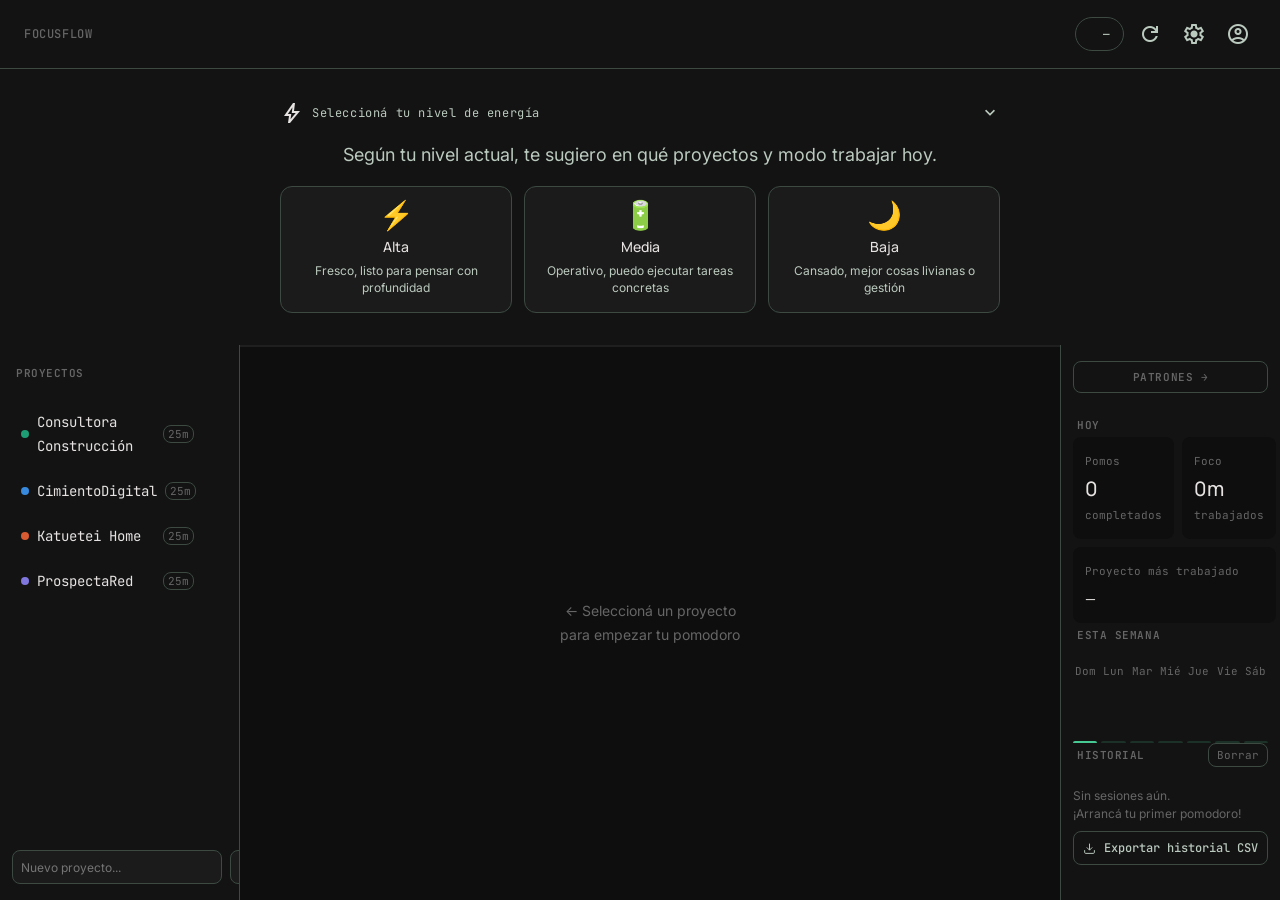
==== commit 339d08e4: "feat: apply Vibrant Zen Dark design system tokens + WebGL shader + mobile nav - Replace base.css wit" ====
--- a/index.html
+++ b/index.html
@@ -4,353 +4,90 @@
 <meta charset="UTF-8">
 <meta name="viewport" content="width=device-width, initial-scale=1.0, maximum-scale=1.0, user-scalable=no">
 <title>FocusFlow — Pomodoro con modos de energía</title>
-<style>
-  :root {
-    --bg: #0f0f0f;
-    --bg2: #181818;
-    --bg3: #222;
-    --border: rgba(255,255,255,0.08);
-    --border2: rgba(255,255,255,0.15);
-    --text: #f0f0f0;
-    --text2: #999;
-    --text3: #666;
-    --radius: 12px;
-    --radius-sm: 8px;
-    --green: #1D9E75;
-    --green-dark: #0F6E56;
-    --blue: #378ADD;
-    --amber: #BA7517;
-    --purple: #7F77DD;
-    --coral: #D85A30;
-  }
-  * { box-sizing: border-box; margin: 0; padding: 0; }
-  body {
-    font-family: -apple-system, BlinkMacSystemFont, 'Segoe UI', sans-serif;
-    background: var(--bg);
-    color: var(--text);
-    min-height: 100vh;
-    display: flex;
-    flex-direction: column;
-  }
-
-  /* ── ENERGY SELECTOR ── */
-  .energy-screen {
-    display: flex;
-    flex-direction: column;
-    align-items: center;
-    justify-content: center;
-    min-height: 100vh;
-    padding: 2rem;
-    gap: 2rem;
-  }
-  .energy-screen.hidden { display: none; }
-  .energy-logo { font-size: 13px; font-weight: 600; letter-spacing: .12em; color: var(--text3); text-transform: uppercase; }
-  .energy-title { font-size: 28px; font-weight: 500; text-align: center; line-height: 1.3; }
-  .energy-sub { font-size: 15px; color: var(--text2); text-align: center; max-width: 340px; line-height: 1.6; }
-  .energy-grid { display: grid; grid-template-columns: repeat(3,1fr); gap: 12px; width: 100%; max-width: 560px; }
-  .energy-card {
-    border: 0.5px solid var(--border);
-    border-radius: var(--radius);
-    padding: 1.25rem 1rem;
-    cursor: pointer;
-    background: var(--bg2);
-    transition: border-color .2s, transform .15s;
-    text-align: center;
-  }
-  .energy-card:hover { border-color: var(--border2); transform: translateY(-2px); }
-  .energy-card.selected { border-color: currentColor; }
-  .energy-icon { font-size: 28px; margin-bottom: .5rem; }
-  .energy-name { font-size: 14px; font-weight: 500; margin-bottom: .25rem; }
-  .energy-desc { font-size: 12px; color: var(--text2); line-height: 1.4; }
-  .energy-card.high { color: var(--green); }
-  .energy-card.mid { color: var(--blue); }
-  .energy-card.low { color: var(--amber); }
-  .energy-continue {
-    padding: 12px 32px; font-size: 15px; font-weight: 500;
-    background: var(--green); color: #fff; border: none;
-    border-radius: var(--radius-sm); cursor: pointer;
-    transition: background .15s; opacity: .4; pointer-events: none;
-  }
-  .energy-continue.active { opacity: 1; pointer-events: all; }
-  .energy-continue.active:hover { background: var(--green-dark); }
-
-  /* ── MAIN APP ── */
-  .app { display: none; flex-direction: column; min-height: 100vh; }
-  .app.visible { display: flex; }
-
-  /* top bar */
-  .topbar {
-    display: flex; align-items: center; gap: 12px;
-    padding: .875rem 1.5rem;
-    border-bottom: 0.5px solid var(--border);
-    background: var(--bg);
-  }
-  .topbar-logo { font-size: 13px; font-weight: 600; letter-spacing: .1em; color: var(--text3); text-transform: uppercase; flex: 1; }
-  .mode-pill {
-    display: flex; align-items: center; gap: 6px;
-    padding: 4px 12px; border-radius: 20px;
-    font-size: 12px; font-weight: 500;
-    border: 0.5px solid var(--border2);
-  }
-  .mode-dot { width: 7px; height: 7px; border-radius: 50%; }
-  .reset-day-btn {
-    font-size: 12px; color: var(--text3); background: none;
-    border: 0.5px solid var(--border); border-radius: var(--radius-sm);
-    padding: 4px 10px; cursor: pointer;
-  }
-  .reset-day-btn:hover { border-color: var(--border2); color: var(--text2); }
-
-  /* layout */
-  .layout { display: grid; grid-template-columns: 240px 1fr 220px; flex: 1; overflow: hidden; }
-
-  /* sidebar izquierdo — proyectos */
-  .sidebar-left {
-    border-right: 0.5px solid var(--border);
-    padding: 1.25rem 1rem;
-    display: flex; flex-direction: column; gap: 1rem;
-    overflow-y: auto;
-    background: var(--bg);
-  }
-  .sidebar-title {
-    font-size: 11px; font-weight: 600; letter-spacing: .1em;
-    color: var(--text3); text-transform: uppercase; padding: 0 4px;
-  }
-  .suggestions-box {
-    background: var(--bg2); border: 0.5px solid var(--border);
-    border-radius: var(--radius-sm); padding: .75rem;
-  }
-  .suggestions-title { font-size: 11px; color: var(--text3); margin-bottom: .5rem; }
-  .suggestion-tag {
-    display: inline-block; font-size: 11px; padding: 3px 8px;
-    border-radius: 20px; border: 0.5px solid var(--border2);
-    color: var(--text2); cursor: pointer; margin: 2px 2px 2px 0;
-    transition: border-color .15s;
-  }
-  .suggestion-tag:hover { border-color: var(--border); color: var(--text); }
-  .project-list { display: flex; flex-direction: column; gap: 3px; }
-  .project-item {
-    display: flex; align-items: center; gap: 8px;
-    padding: 7px 8px; border-radius: var(--radius-sm);
-    cursor: pointer; border: 0.5px solid transparent;
-    transition: background .15s;
-  }
-  .project-item:hover { background: var(--bg2); }
-  .project-item.active { background: var(--bg2); border-color: var(--border2); }
-  .p-dot { width: 8px; height: 8px; border-radius: 50%; flex-shrink: 0; }
-  .p-name { font-size: 13px; flex: 1; }
-  .p-count {
-    font-size: 11px; color: var(--text3);
-    background: var(--bg3); padding: 2px 6px; border-radius: 20px;
-  }
-  .p-delete {
-    font-size: 14px; color: var(--text3); opacity: 0;
-    background: none; border: none; cursor: pointer; line-height: 1; padding: 0 2px;
-  }
-  .project-item:hover .p-delete { opacity: 1; }
-  .add-project-row { display: flex; gap: 6px; }
-  .add-project-row input {
-    flex: 1; padding: 6px 8px; font-size: 12px;
-    background: var(--bg2); border: 0.5px solid var(--border);
-    border-radius: var(--radius-sm); color: var(--text);
-    outline: none;
-  }
-  .add-project-row input:focus { border-color: var(--border2); }
-  .add-project-row button {
-    padding: 6px 10px; font-size: 16px; line-height: 1;
-    background: var(--bg2); border: 0.5px solid var(--border);
-    border-radius: var(--radius-sm); color: var(--text2); cursor: pointer;
-  }
-  .add-project-row button:hover { border-color: var(--border2); }
-
-  /* centro — timer */
-  .center {
-    display: flex; flex-direction: column; align-items: center;
-    justify-content: center; padding: 2rem 1.5rem; gap: 1.5rem;
-  }
-  .no-project-msg {
-    text-align: center; color: var(--text3); font-size: 14px; line-height: 1.7;
-  }
-  .timer-wrap { text-align: center; width: 100%; }
-  .active-project-badge {
-    display: inline-flex; align-items: center; gap: 7px;
-    padding: 5px 14px; border-radius: 20px;
-    font-size: 13px; font-weight: 500;
-    border: 0.5px solid var(--border2);
-    margin-bottom: 1.25rem;
-  }
-  .phase-label { font-size: 13px; color: var(--text2); margin-bottom: .5rem; }
-  .timer-display {
-    font-size: 72px; font-weight: 300; letter-spacing: -.03em;
-    font-variant-numeric: tabular-nums; line-height: 1;
-    margin-bottom: .75rem;
-  }
-  .progress-bar {
-    height: 2px; background: var(--border); border-radius: 2px;
-    margin: 0 auto 1rem; max-width: 280px; overflow: hidden;
-  }
-  .progress-fill { height: 100%; background: var(--green); transition: width .5s linear; }
-  .cycle-wrap { display: flex; align-items: center; gap: 8px; justify-content: center; margin-bottom: 1.25rem; }
-  .cycle-dot { width: 7px; height: 7px; border-radius: 50%; background: var(--border2); transition: background .3s; }
-  .cycle-dot.done { background: var(--green); }
-  .cycle-label { font-size: 12px; color: var(--text3); }
-  .controls { display: flex; gap: 8px; justify-content: center; }
-  .btn {
-    display: flex; align-items: center; gap: 6px;
-    padding: 9px 20px; font-size: 14px; font-weight: 500;
-    border: 0.5px solid var(--border2); border-radius: var(--radius-sm);
-    background: transparent; color: var(--text); cursor: pointer;
-    transition: background .15s, border-color .15s;
-  }
-  .btn:hover { background: var(--bg2); }
-  .btn.primary { background: var(--green); border-color: var(--green); color: #fff; }
-  .btn.primary:hover { background: var(--green-dark); }
-  .btn svg { width: 16px; height: 16px; flex-shrink: 0; }
-
-  /* tarea actual */
-  .task-input-wrap { width: 100%; max-width: 360px; }
-  .task-label { font-size: 11px; color: var(--text3); margin-bottom: .4rem; text-transform: uppercase; letter-spacing: .08em; }
-  .task-input {
-    width: 100%; padding: 8px 12px; font-size: 14px;
-    background: var(--bg2); border: 0.5px solid var(--border);
-    border-radius: var(--radius-sm); color: var(--text); outline: none;
-  }
-  .task-input:focus { border-color: var(--border2); }
-  .task-input::placeholder { color: var(--text3); }
-
-  /* sidebar derecho — dashboard */
-  .sidebar-right {
-    border-left: 0.5px solid var(--border);
-    padding: 1.25rem 1rem;
-    display: flex; flex-direction: column; gap: 1.25rem;
-    overflow-y: auto;
-    background: var(--bg);
-  }
-  .metrics { display: grid; grid-template-columns: 1fr 1fr; gap: 8px; }
-  .metric {
-    background: var(--bg2); border-radius: var(--radius-sm);
-    padding: 10px 12px;
-  }
-  .metric-label { font-size: 11px; color: var(--text3); margin-bottom: 4px; }
-  .metric-value { font-size: 20px; font-weight: 500; }
-  .metric-sub { font-size: 10px; color: var(--text3); margin-top: 2px; }
-  .metric.full { grid-column: span 2; }
-
-  /* heatmap semanal */
-  .week-heatmap { display: flex; flex-direction: column; gap: 6px; }
-  .week-days { display: flex; gap: 4px; }
-  .week-day {
-    flex: 1; text-align: center; font-size: 10px;
-    color: var(--text3); padding-bottom: 3px;
-  }
-  .week-bars { display: flex; gap: 4px; align-items: flex-end; height: 48px; }
-  .week-bar-wrap { flex: 1; display: flex; align-items: flex-end; }
-  .week-bar {
-    width: 100%; border-radius: 3px 3px 0 0;
-    background: var(--green); opacity: .15; min-height: 2px;
-    transition: height .3s, opacity .3s;
-  }
-  .week-bar.today { opacity: .9; }
-  .week-bar.has-data { opacity: .5; }
-
-  /* historial */
-  .history-header { display: flex; align-items: center; justify-content: space-between; }
-  .clear-btn {
-    font-size: 11px; color: var(--text3); background: none;
-    border: 0.5px solid var(--border); border-radius: var(--radius-sm);
-    padding: 3px 8px; cursor: pointer;
-  }
-  .clear-btn:hover { color: var(--text2); }
-  .history-list { display: flex; flex-direction: column; gap: 0; }
-  .history-item {
-    display: flex; align-items: center; gap: 7px;
-    font-size: 12px; padding: 6px 0;
-    border-bottom: 0.5px solid var(--border);
-  }
-  .history-item:last-child { border-bottom: none; }
-  .h-dot { width: 6px; height: 6px; border-radius: 50%; flex-shrink: 0; }
-  .h-project { flex: 1; color: var(--text2); white-space: nowrap; overflow: hidden; text-overflow: ellipsis; }
-  .h-type { font-size: 10px; color: var(--text3); }
-  .h-time { font-size: 10px; color: var(--text3); margin-left: auto; flex-shrink: 0; }
-  .empty-msg { font-size: 12px; color: var(--text3); padding: 8px 0; line-height: 1.5; }
-
-  /* notificación */
-  .notif {
-    position: fixed; bottom: 1.5rem; left: 50%; transform: translateX(-50%);
-    background: var(--bg2); border: 0.5px solid var(--border2);
-    border-radius: var(--radius); padding: .875rem 1.5rem;
-    font-size: 14px; text-align: center; z-index: 100;
-    box-shadow: 0 8px 32px rgba(0,0,0,.5);
-    opacity: 0; transition: opacity .3s; pointer-events: none;
-    min-width: 240px;
-  }
-  .notif.show { opacity: 1; }
-
-  /* responsive */
-  @media (max-width: 720px) {
-    .layout { grid-template-columns: 1fr; grid-template-rows: auto 1fr auto; }
-    .sidebar-left { border-right: none; border-bottom: 0.5px solid var(--border); max-height: 200px; }
-    .sidebar-right { border-left: none; border-top: 0.5px solid var(--border); }
-    .energy-grid { grid-template-columns: 1fr; max-width: 280px; }
-    .metrics { grid-template-columns: 1fr 1fr; }
-    .timer-display { font-size: 56px; }
-  }
-</style>
+<meta name="description" content="Pomodoro con modos de energía para múltiples proyectos. Para consultores y freelancers independientes.">
+<meta name="theme-color" content="#1D9E75">
+<meta name="mobile-web-app-capable" content="yes">
+<meta name="apple-mobile-web-app-capable" content="yes">
+<meta name="apple-mobile-web-app-status-bar-style" content="black-translucent">
+<meta name="apple-mobile-web-app-title" content="FocusFlow">
+<link rel="manifest" href="manifest.json">
+<link rel="icon" type="image/png" href="icons/favicon.png">
+<link rel="apple-touch-icon" href="icons/apple-touch-icon.png">
+<link rel="stylesheet" href="css/base.css">
+<link rel="stylesheet" href="css/layout.css">
+<link rel="stylesheet" href="css/timer.css">
+<link rel="stylesheet" href="css/dashboard.css">
+<link rel="stylesheet" href="css/modals.css">
 </head>
 <body>
 
-<!-- ══ PANTALLA SELECCIÓN DE ENERGÍA ══ -->
-<div class="energy-screen" id="energyScreen">
-  <div class="energy-logo">FocusFlow</div>
-  <div class="energy-title">¿Cómo está tu energía<br>ahora mismo?</div>
-  <div class="energy-sub">Según tu nivel actual, te sugiero en qué proyectos y modo trabajar hoy.</div>
-
-  <div class="energy-grid">
-    <div class="energy-card high" data-energy="high" onclick="selectEnergy(this)">
-      <div class="energy-icon">⚡</div>
-      <div class="energy-name">Alta</div>
-      <div class="energy-desc">Fresco, listo para pensar con profundidad</div>
-    </div>
-    <div class="energy-card mid" data-energy="mid" onclick="selectEnergy(this)">
-      <div class="energy-icon">🔋</div>
-      <div class="energy-name">Media</div>
-      <div class="energy-desc">Operativo, puedo ejecutar tareas concretas</div>
-    </div>
-    <div class="energy-card low" data-energy="low" onclick="selectEnergy(this)">
-      <div class="energy-icon">🌙</div>
-      <div class="energy-name">Baja</div>
-      <div class="energy-desc">Cansado, mejor cosas livianas o gestión</div>
-    </div>
-  </div>
-
-  <button class="energy-continue" id="energyContinue" onclick="launchApp()">Empezar el día →</button>
-</div>
-
 <!-- ══ APP PRINCIPAL ══ -->
-<div class="app" id="mainApp">
-
-  <!-- topbar -->
+<div class="app visible" id="mainApp">
+
+  <!-- Topbar -->
   <div class="topbar">
     <div class="topbar-logo">FocusFlow</div>
-    <div class="mode-pill" id="modePill">
-      <div class="mode-dot" id="modeDot"></div>
-      <span id="modeLabel">—</span>
-    </div>
-    <button class="reset-day-btn" onclick="resetDay()">Cambiar modo</button>
-  </div>
+    <div class="topbar-actions">
+      <div class="mode-pill" id="modePill">
+        <div class="mode-dot" id="modeDot"></div>
+        <span id="modeLabel">—</span>
+      </div>
+      <button class="topbar-icon-btn hidden" id="dayCloseBtn" onclick="openDayModal()" title="Cerrar día">
+        <span class="material-symbols-outlined">calendar_today</span>
+      </button>
+      <button class="topbar-icon-btn" onclick="resetDay()" title="Cambiar modo">
+        <span class="material-symbols-outlined">refresh</span>
+      </button>
+      <button class="topbar-icon-btn" title="Configuración">
+        <span class="material-symbols-outlined">settings</span>
+      </button>
+      <button class="topbar-icon-btn" title="Cuenta">
+        <span class="material-symbols-outlined">account_circle</span>
+      </button>
+    </div>
+  </div>
+
+  <!-- ══ ENERGY SELECTOR (integrado) ══ -->
+  <section class="energy-section" id="energySection">
+    <div class="energy-header" onclick="toggleEnergy()">
+      <div class="energy-collapse-info">
+        <span class="material-symbols-outlined">bolt</span>
+        <span class="energy-collapse-label" id="energyCollapseLabel">Seleccioná tu nivel de energía</span>
+      </div>
+      <span class="material-symbols-outlined energy-chevron" id="energyChevron">expand_more</span>
+    </div>
+    <div class="energy-body" id="energyBody">
+      <p class="energy-sub" style="max-width:100%;margin-bottom:var(--space-4)">Según tu nivel actual, te sugiero en qué proyectos y modo trabajar hoy.</p>
+      <div class="energy-grid" style="max-width:720px;margin:0 auto">
+        <div class="energy-card" data-energy="high" onclick="selectEnergy(this)">
+          <div class="energy-icon">⚡</div>
+          <div class="energy-name">Alta</div>
+          <div class="energy-desc">Fresco, listo para pensar con profundidad</div>
+        </div>
+        <div class="energy-card" data-energy="mid" onclick="selectEnergy(this)">
+          <div class="energy-icon">🔋</div>
+          <div class="energy-name">Media</div>
+          <div class="energy-desc">Operativo, puedo ejecutar tareas concretas</div>
+        </div>
+        <div class="energy-card" data-energy="low" onclick="selectEnergy(this)">
+          <div class="energy-icon">🌙</div>
+          <div class="energy-name">Baja</div>
+          <div class="energy-desc">Cansado, mejor cosas livianas o gestión</div>
+        </div>
+      </div>
+    </div>
+  </section>
 
   <div class="layout">
 
-    <!-- ── SIDEBAR IZQUIERDO ── -->
+    <!-- ── SIDEBAR IZQUIERDO — Proyectos ── -->
     <div class="sidebar-left">
       <div class="sidebar-title">Proyectos</div>
-
-      <div class="suggestions-box" id="suggestionsBox">
+      <div class="suggestions-box" id="suggestionsBox" style="display:none">
         <div class="suggestions-title" id="suggestionsTitle">Sugeridos para ahora</div>
         <div id="suggestionsTags"></div>
       </div>
-
       <div class="project-list" id="projectList"></div>
-
       <div style="margin-top:auto">
         <div class="add-project-row">
           <input id="newProjectInput" placeholder="Nuevo proyecto..." maxlength="28" />
@@ -359,55 +96,74 @@
       </div>
     </div>
 
-    <!-- ── CENTRO ── -->
+    <!-- ── CENTRO — Timer ── -->
     <div class="center" id="centerArea">
+      <div class="timer-top-progress">
+        <div class="timer-top-progress-fill" id="timerTopProgressFill" style="width:0%"></div>
+      </div>
       <div class="no-project-msg" id="noProjectMsg">
         ← Seleccioná un proyecto<br>para empezar tu pomodoro
       </div>
-
-      <div id="timerArea" style="display:none; width:100%; display:flex; flex-direction:column; align-items:center; gap:1.5rem;">
+      <div id="timerArea" style="display:none; width:100%; flex-direction:column; align-items:center; gap:1.5rem;">
         <div class="timer-wrap">
+          <canvas id="shaderCanvas" class="shader-bg" aria-hidden="true"></canvas>
+          <div class="timer-content">
           <div class="active-project-badge" id="activeBadge">
             <div class="p-dot" id="activeDot"></div>
             <span id="activeName">—</span>
           </div>
           <div class="phase-label" id="phaseLabel">Listo para empezar</div>
           <div class="timer-display" id="timerDisplay">25:00</div>
-          <div class="progress-bar"><div class="progress-fill" id="progressFill" style="width:0%"></div></div>
-          <div class="cycle-wrap" id="cycleWrap">
+          <div class="progress-bar">
+            <div class="progress-fill" id="progressFill" style="width:0%"></div>
+          </div>
+          <div class="cycle-wrap">
             <div class="cycle-dot" id="d0"></div>
             <div class="cycle-dot" id="d1"></div>
             <div class="cycle-dot" id="d2"></div>
             <div class="cycle-dot" id="d3"></div>
             <span class="cycle-label" id="cycleLabel">0 / 4</span>
+            <span class="flow-ext-indicator" id="flowExtIndicator"></span>
           </div>
           <div class="controls">
             <button class="btn" onclick="resetTimer()" title="Reiniciar">
-              <svg viewBox="0 0 24 24" fill="none" stroke="currentColor" stroke-width="1.8"><path d="M1 4v6h6M23 20v-6h-6"/><path d="M20.49 9A9 9 0 0 0 5.64 5.64L1 10m22 4l-4.64 4.36A9 9 0 0 1 3.51 15"/></svg>
+              <svg viewBox="0 0 24 24" fill="none" stroke="currentColor" stroke-width="1.8">
+                <path d="M1 4v6h6M23 20v-6h-6"/>
+                <path d="M20.49 9A9 9 0 0 0 5.64 5.64L1 10m22 4l-4.64 4.36A9 9 0 0 1 3.51 15"/>
+              </svg>
               Reiniciar
             </button>
-            <button class="btn primary" id="mainBtn" onclick="toggleTimer()">
-              <svg id="mainBtnIcon" viewBox="0 0 24 24" fill="currentColor"><polygon points="5,3 19,12 5,21"/></svg>
+            <button class="btn primary state-idle" id="mainBtn" onclick="toggleTimer()">
+              <svg id="mainBtnIcon" viewBox="0 0 24 24" fill="currentColor">
+                <polygon points="5,3 19,12 5,21"/>
+              </svg>
               <span id="mainBtnLabel">Iniciar</span>
             </button>
             <button class="btn" onclick="skipPhase()" title="Saltar fase">
-              <svg viewBox="0 0 24 24" fill="none" stroke="currentColor" stroke-width="1.8"><polygon points="5,4 15,12 5,20"/><line x1="19" y1="4" x2="19" y2="20"/></svg>
+              <svg viewBox="0 0 24 24" fill="none" stroke="currentColor" stroke-width="1.8">
+                <polygon points="5,4 15,12 5,20"/>
+                <line x1="19" y1="4" x2="19" y2="20"/>
+              </svg>
               Saltar
             </button>
           </div>
-        </div>
-
+          </div><!-- /timer-content -->
+        </div>
         <div class="task-input-wrap">
           <div class="task-label">¿En qué estás trabajando?</div>
-          <input class="task-input" id="taskInput" placeholder="Ej: revisar presupuesto Katuetei..." maxlength="60" />
-        </div>
-      </div>
-    </div>
-
-    <!-- ── SIDEBAR DERECHO ── -->
+          <input class="task-input" id="taskInput"
+            placeholder="Ej: revisar presupuesto Katuetei..." maxlength="60" />
+        </div>
+      </div>
+    </div>
+
+    <!-- ── SIDEBAR DERECHO — Dashboard ── -->
     <div class="sidebar-right">
-      <div class="sidebar-title">Hoy</div>
-
+      <button class="panel-toggle" id="patternToggle" onclick="togglePatterns()">Patrones →</button>
+
+      <!-- Panel Dashboard -->
+      <div id="dashPanel">
+        <div class="sidebar-title">Hoy</div>
       <div class="metrics">
         <div class="metric">
           <div class="metric-label">Pomos</div>
@@ -424,7 +180,6 @@
           <div class="metric-value" style="font-size:14px; margin-top:4px" id="metTop">—</div>
         </div>
       </div>
-
       <div>
         <div class="sidebar-title" style="margin-bottom:.75rem">Esta semana</div>
         <div class="week-heatmap">
@@ -432,7 +187,6 @@
           <div class="week-bars" id="weekBars"></div>
         </div>
       </div>
-
       <div>
         <div class="history-header">
           <div class="sidebar-title">Historial</div>
@@ -440,330 +194,186 @@
         </div>
         <div class="history-list" id="historyList" style="margin-top:.75rem"></div>
       </div>
+      <button class="export-btn" onclick="exportCSV()">
+        <svg viewBox="0 0 24 24" fill="none" stroke="currentColor" stroke-width="1.8">
+          <path d="M21 15v4a2 2 0 0 1-2 2H5a2 2 0 0 1-2-2v-4"/>
+          <polyline points="7,10 12,15 17,10"/>
+          <line x1="12" y1="15" x2="12" y2="3"/>
+        </svg>
+        Exportar historial CSV
+      </button>
+      </div><!-- /dashPanel -->
+
+      <!-- Panel Patrones -->
+      <div id="patternsPanel" class="hidden" style="display:flex;flex-direction:column;gap:.75rem"></div>
+
     </div>
 
   </div>
 </div>
 
-<!-- Notificación -->
+<!-- ══ FLOW BANNER ══ -->
+<div class="flow-banner" id="flowBanner">
+  <div class="flow-banner-text">
+    ⚡ <strong>¿Seguís en flow?</strong> Podés extender el pomodoro sin perder el registro.
+  </div>
+  <div class="flow-countdown" id="flowCountdown">10</div>
+  <button class="flow-btn extend" onclick="extendFlow()">+10 min</button>
+  <button class="flow-btn close-flow" onclick="closeFlow()">Cerrar pomodoro</button>
+</div>
+
+<!-- ══ MODAL CIERRE DE POMODORO ══ -->
+<div class="modal-overlay" id="modalOverlay">
+  <div class="modal">
+    <div class="modal-header">
+      <div class="modal-icon">🍅</div>
+      <div>
+        <div class="modal-title">¡Pomodoro completado!</div>
+        <div class="modal-project" id="modalProject"></div>
+      </div>
+    </div>
+    <div class="modal-sub">¿Dónde quedaste? Anotá una línea para retomar rápido la próxima vez.</div>
+    <div>
+      <textarea id="closeNote"
+        placeholder="Ej: revisar presupuesto Katuetei — faltan rubros de instalaciones..."
+        maxlength="200"></textarea>
+      <div class="modal-chars"><span id="closeNoteChars">0</span>/200</div>
+    </div>
+    <div class="modal-actions">
+      <button class="modal-skip" onclick="dismissModal(false)">Saltar</button>
+      <button class="modal-save" onclick="dismissModal(true)">Guardar y descansar →</button>
+    </div>
+  </div>
+</div>
+
+<!-- ══ MODAL CIERRE DE DÍA ══ -->
+<div class="modal-overlay" id="dayModalOverlay">
+  <div class="modal" style="max-width:480px">
+    <div class="modal-header">
+      <div class="modal-icon">📅</div>
+      <div>
+        <div class="modal-title">Cierre del día</div>
+        <div class="modal-project" id="dayMetrics"></div>
+      </div>
+    </div>
+
+    <div>
+      <div class="sidebar-title" style="margin-bottom:.5rem">Por proyecto</div>
+      <div id="dayBreakdown"></div>
+    </div>
+
+    <div>
+      <div class="sidebar-title" style="margin-bottom:.5rem">Notas de cierre</div>
+      <div class="day-notes-list" id="dayNotes"></div>
+    </div>
+
+    <div>
+      <div class="sidebar-title" style="margin-bottom:.4rem">
+        ¿Qué lograste hoy?
+        <span id="dayLogDate" style="font-weight:400; color:var(--text3)"></span>
+      </div>
+      <textarea id="dayLogTextarea"
+        placeholder="Ej: terminé el presupuesto de Katuetei y publiqué el post de LinkedIn..."
+        style="height:70px" maxlength="400"></textarea>
+    </div>
+
+    <button class="copy-btn" id="copyDayBtn" onclick="copyDaySummary()">
+      📋 Copiar resumen
+    </button>
+
+    <div class="modal-actions">
+      <button class="modal-save" onclick="closeDayModal()">Cerrar</button>
+    </div>
+  </div>
+</div>
+
+<!-- Toast -->
 <div class="notif" id="notif"></div>
 
+<!-- ══ WEBGL SHADER (desktop only) ══ -->
 <script>
-// ── CONSTANTES ──
-const COLORS = ['#1D9E75','#378ADD','#D85A30','#7F77DD','#BA7517','#D4537E','#639922','#E24B4A'];
-const WORK_MIN = 25, SHORT_MIN = 5, LONG_MIN = 15, MAX_CYCLES = 4;
-
-const ENERGY_CONFIG = {
-  high: {
-    label: '⚡ Energía alta',
-    color: '#1D9E75',
-    dotColor: '#1D9E75',
-    suggestions: ['Diseño BIM', 'Propuestas conceptuales', 'CimientoDigital', 'Contenido LinkedIn'],
-    tip: 'Modo creativo: ideal para diseño, propuestas y contenido'
-  },
-  mid: {
-    label: '🔋 Energía media',
-    color: '#378ADD',
-    dotColor: '#378ADD',
-    suggestions: ['Cómputos y costos', 'Documentación técnica', 'Presupuestos', 'ProspectaRed'],
-    tip: 'Modo técnico: ideal para cómputos, Revit y ejecución'
-  },
-  low: {
-    label: '🌙 Energía baja',
-    color: '#BA7517',
-    dotColor: '#BA7517',
-    suggestions: ['Responder mensajes', 'Actualizar CRM', 'Revisar facturas', 'Planificar mañana'],
-    tip: 'Modo gestión: ideal para emails, admin y organización'
-  }
-};
-
-// ── ESTADO ──
-let projects = JSON.parse(localStorage.getItem('ff_projects') || 'null');
-if (!projects) {
-  projects = [
-    { id: 1, name: 'Consultora Construcción', color: COLORS[0] },
-    { id: 2, name: 'CimientoDigital', color: COLORS[1] },
-    { id: 3, name: 'Katuetei Home', color: COLORS[2] },
-    { id: 4, name: 'ProspectaRed', color: COLORS[3] }
-  ];
-  saveProjects();
-}
-let sessions = JSON.parse(localStorage.getItem('ff_sessions') || '[]');
-let energyMode = null;
-let activeProject = null;
-let timer = null, running = false;
-let phase = 'work', cycleCount = 0;
-let timeLeft = WORK_MIN * 60, totalTime = WORK_MIN * 60;
-
-function saveProjects() { localStorage.setItem('ff_projects', JSON.stringify(projects)); }
-function saveSessions() { localStorage.setItem('ff_sessions', JSON.stringify(sessions)); }
-
-// ── ENERGY SCREEN ──
-function selectEnergy(card) {
-  document.querySelectorAll('.energy-card').forEach(c => c.classList.remove('selected'));
-  card.classList.add('selected');
-  energyMode = card.dataset.energy;
-  document.getElementById('energyContinue').classList.add('active');
-}
-
-function launchApp() {
-  if (!energyMode) return;
-  document.getElementById('energyScreen').classList.add('hidden');
-  document.getElementById('mainApp').classList.add('visible');
-  const cfg = ENERGY_CONFIG[energyMode];
-  document.getElementById('modeLabel').textContent = cfg.label;
-  document.getElementById('modeDot').style.background = cfg.dotColor;
-  // sugerencias
-  document.getElementById('suggestionsTitle').textContent = cfg.tip;
-  const tags = document.getElementById('suggestionsTags');
-  tags.innerHTML = cfg.suggestions.map(s =>
-    `<span class="suggestion-tag" onclick="addFromSuggestion('${s}')">${s}</span>`
-  ).join('');
-  renderProjects();
-  renderDashboard();
-  renderHistory();
-}
-
-function resetDay() {
-  clearTimeout(timer); running = false; activeProject = null;
-  document.getElementById('mainApp').classList.remove('visible');
-  document.getElementById('energyScreen').classList.remove('hidden');
-  document.querySelectorAll('.energy-card').forEach(c => c.classList.remove('selected'));
-  document.getElementById('energyContinue').classList.remove('active');
-  energyMode = null;
-}
-
-// ── PROYECTOS ──
-function addProject() {
-  const inp = document.getElementById('newProjectInput');
-  const name = inp.value.trim();
-  if (!name) return;
-  const color = COLORS[projects.length % COLORS.length];
-  projects.push({ id: Date.now(), name, color });
-  saveProjects();
-  inp.value = '';
-  renderProjects();
-}
-
-function addFromSuggestion(name) {
-  if (projects.find(p => p.name === name)) return;
-  const color = COLORS[projects.length % COLORS.length];
-  projects.push({ id: Date.now(), name, color });
-  saveProjects();
-  renderProjects();
-}
-
-function deleteProject(id) {
-  projects = projects.filter(p => p.id !== id);
-  if (activeProject && activeProject.id === id) { activeProject = null; resetTimer(); updateTimerArea(); }
-  saveProjects();
-  renderProjects();
-}
-
-function selectProject(id) {
-  const p = projects.find(pr => pr.id === id);
-  if (!p) return;
-  activeProject = p;
-  resetTimer();
-  renderProjects();
-  updateTimerArea();
-}
-
-function renderProjects() {
-  const list = document.getElementById('projectList');
-  if (!projects.length) { list.innerHTML = '<div class="empty-msg">Agrega un proyecto para empezar</div>'; return; }
-  list.innerHTML = projects.map(p => {
-    const cnt = sessions.filter(s => s.projectId === p.id && isToday(s.ts) && s.type === 'work').length;
-    return `<div class="project-item${activeProject && activeProject.id === p.id ? ' active' : ''}" onclick="selectProject(${p.id})">
-      <div class="p-dot" style="background:${p.color}"></div>
-      <div class="p-name">${p.name}</div>
-      ${cnt ? `<div class="p-count">${cnt}</div>` : ''}
-      <button class="p-delete" onclick="event.stopPropagation();deleteProject(${p.id})" title="Eliminar">×</button>
-    </div>`;
-  }).join('');
-}
-
-function updateTimerArea() {
-  const noMsg = document.getElementById('noProjectMsg');
-  const timerArea = document.getElementById('timerArea');
-  if (!activeProject) {
-    noMsg.style.display = 'block';
-    timerArea.style.display = 'none';
-    return;
-  }
-  noMsg.style.display = 'none';
-  timerArea.style.display = 'flex';
-  document.getElementById('activeName').textContent = activeProject.name;
-  document.getElementById('activeDot').style.background = activeProject.color;
-}
-
-// ── TIMER ──
-function fmt(s) { return `${String(Math.floor(s / 60)).padStart(2, '0')}:${String(s % 60).padStart(2, '0')}`; }
-
-function updateDisplay() {
-  document.getElementById('timerDisplay').textContent = fmt(timeLeft);
-  const pct = Math.round(((totalTime - timeLeft) / totalTime) * 100);
-  document.getElementById('progressFill').style.width = pct + '%';
-  const labels = { work: 'Tiempo de trabajo', short: 'Descanso corto', long: 'Descanso largo' };
-  document.getElementById('phaseLabel').textContent = labels[phase];
-  document.getElementById('cycleLabel').textContent = `${cycleCount} / ${MAX_CYCLES}`;
-  for (let i = 0; i < MAX_CYCLES; i++) {
-    const d = document.getElementById('d' + i);
-    if (d) d.className = 'cycle-dot' + (i < cycleCount ? ' done' : '');
-  }
-}
-
-function toggleTimer() {
-  if (!activeProject) { showNotif('Seleccioná un proyecto primero'); return; }
-  running = !running;
-  const btn = document.getElementById('mainBtn');
-  const icon = document.getElementById('mainBtnIcon');
-  const lbl = document.getElementById('mainBtnLabel');
-  if (running) {
-    icon.innerHTML = '<rect x="6" y="4" width="4" height="16"/><rect x="14" y="4" width="4" height="16"/>';
-    lbl.textContent = 'Pausar';
-    tick();
-  } else {
-    icon.innerHTML = '<polygon points="5,3 19,12 5,21"/>';
-    lbl.textContent = 'Continuar';
-    clearTimeout(timer);
-  }
-}
-
-function tick() {
-  if (!running) return;
-  if (timeLeft <= 0) { completePhase(); return; }
-  timeLeft--;
-  updateDisplay();
-  timer = setTimeout(tick, 1000);
-}
-
-function completePhase() {
-  clearTimeout(timer); running = false;
-  const task = document.getElementById('taskInput').value.trim();
-  sessions.push({ projectId: activeProject.id, type: phase, ts: Date.now(), task });
-  saveSessions();
-  const isWork = phase === 'work';
-  if (isWork) {
-    cycleCount++;
-    if (cycleCount >= MAX_CYCLES) { phase = 'long'; totalTime = timeLeft = LONG_MIN * 60; cycleCount = 0; }
-    else { phase = 'short'; totalTime = timeLeft = SHORT_MIN * 60; }
-    showNotif('🍅 ¡Pomodoro completado! Tomá un descanso.');
-  } else {
-    phase = 'work'; totalTime = timeLeft = WORK_MIN * 60;
-    showNotif('☕ Descanso terminado. ¡A trabajar!');
-  }
-  const icon = document.getElementById('mainBtnIcon');
-  const lbl = document.getElementById('mainBtnLabel');
-  icon.innerHTML = '<polygon points="5,3 19,12 5,21"/>';
-  lbl.textContent = 'Iniciar';
-  updateDisplay();
-  renderDashboard();
-  renderHistory();
-  renderProjects();
-  try { new Audio('[data-uri]').play(); } catch(e) {}
-  if ('Notification' in window && Notification.permission === 'granted') {
-    new Notification('FocusFlow', { body: isWork ? '🍅 Pomodoro completado!' : '☕ A trabajar!' });
-  }
-}
-
-function resetTimer() {
-  clearTimeout(timer); running = false; phase = 'work';
-  timeLeft = totalTime = WORK_MIN * 60; cycleCount = 0;
-  updateDisplay();
-  const icon = document.getElementById('mainBtnIcon');
-  const lbl = document.getElementById('mainBtnLabel');
-  icon.innerHTML = '<polygon points="5,3 19,12 5,21"/>';
-  lbl.textContent = 'Iniciar';
-}
-
-function skipPhase() { clearTimeout(timer); running = false; completePhase(); }
-
-// ── DASHBOARD ──
-function isToday(ts) {
-  const d = new Date(ts), n = new Date();
-  return d.toDateString() === n.toDateString();
-}
-
-function startOfWeek() {
-  const n = new Date(); n.setHours(0,0,0,0);
-  n.setDate(n.getDate() - n.getDay()); return n;
-}
-
-function renderDashboard() {
-  const todayWork = sessions.filter(s => s.type === 'work' && isToday(s.ts));
-  const mins = todayWork.length * WORK_MIN;
-  document.getElementById('metPomos').textContent = todayWork.length;
-  document.getElementById('metFoco').textContent = mins >= 60 ? `${Math.floor(mins / 60)}h ${mins % 60}m` : `${mins}m`;
-
-  // top project today
-  const counts = {};
-  todayWork.forEach(s => { counts[s.projectId] = (counts[s.projectId] || 0) + 1; });
-  const topId = Object.keys(counts).sort((a, b) => counts[b] - counts[a])[0];
-  const topP = topId ? projects.find(p => p.id == topId) : null;
-  document.getElementById('metTop').textContent = topP ? `${topP.name} (${counts[topId]} 🍅)` : '—';
-
-  // heatmap semanal
-  const sw = startOfWeek();
-  const days = ['Dom','Lun','Mar','Mié','Jue','Vie','Sáb'];
-  const todayIdx = new Date().getDay();
-  let daysHTML = '', barsHTML = '';
-  let weekCounts = [];
-  for (let i = 0; i < 7; i++) {
-    const d = new Date(sw); d.setDate(sw.getDate() + i);
-    const cnt = sessions.filter(s => {
-      const sd = new Date(s.ts);
-      return s.type === 'work' && sd.toDateString() === d.toDateString();
-    }).length;
-    weekCounts.push(cnt);
-    daysHTML += `<div class="week-day">${days[i]}</div>`;
-  }
-  const maxCnt = Math.max(...weekCounts, 1);
-  for (let i = 0; i < 7; i++) {
-    const pct = Math.round((weekCounts[i] / maxCnt) * 100);
-    const cls = i === todayIdx ? 'today' : weekCounts[i] > 0 ? 'has-data' : '';
-    barsHTML += `<div class="week-bar-wrap"><div class="week-bar ${cls}" style="height:${Math.max(pct, 4)}%"></div></div>`;
-  }
-  document.getElementById('weekDays').innerHTML = daysHTML;
-  document.getElementById('weekBars').innerHTML = barsHTML;
-}
-
-function renderHistory() {
-  const list = document.getElementById('historyList');
-  const recent = [...sessions].reverse().slice(0, 10);
-  if (!recent.length) { list.innerHTML = '<div class="empty-msg">Sin sesiones aún.<br>¡Arrancá tu primer pomodoro!</div>'; return; }
-  list.innerHTML = recent.map(s => {
-    const p = projects.find(pr => pr.id === s.projectId);
-    const color = p ? p.color : '#666';
-    const name = p ? p.name : 'Proyecto eliminado';
-    const t = new Date(s.ts).toLocaleTimeString('es', { hour: '2-digit', minute: '2-digit' });
-    const typeLabel = s.type === 'work' ? '🍅' : '☕';
-    return `<div class="history-item">
-      <div class="h-dot" style="background:${color}"></div>
-      <div class="h-project" title="${s.task || name}">${s.task || name}</div>
-      <div class="h-type">${typeLabel}</div>
-      <div class="h-time">${t}</div>
-    </div>`;
-  }).join('');
-}
-
-function clearHistory() {
-  if (!confirm('¿Borrar todo el historial de sesiones?')) return;
-  sessions = []; saveSessions();
-  renderDashboard(); renderHistory(); renderProjects();
-}
-
-function showNotif(msg) {
-  const n = document.getElementById('notif');
-  n.textContent = msg;
-  n.classList.add('show');
-  setTimeout(() => n.classList.remove('show'), 3500);
-}
-
-// ── INIT ──
-document.getElementById('newProjectInput').addEventListener('keydown', e => { if (e.key === 'Enter') addProject(); });
-if ('Notification' in window) Notification.requestPermission();
-updateDisplay();
+  (function() {
+    if (window.innerWidth <= 768) return;
+    const canvas = document.getElementById('shaderCanvas');
+    if (!canvas) return;
+    const gl = canvas.getContext('webgl') || canvas.getContext('experimental-webgl');
+    if (!gl) return;
+
+    function syncSize() {
+      const w = canvas.clientWidth || 400;
+      const h = canvas.clientHeight || 300;
+      if (canvas.width !== w || canvas.height !== h) {
+        canvas.width = w;
+        canvas.height = h;
+      }
+    }
+    if (typeof ResizeObserver !== 'undefined') {
+      new ResizeObserver(syncSize).observe(canvas);
+    }
+    syncSize();
+
+    const vs = 'attribute vec2 a_position; varying vec2 v_texCoord; void main() { v_texCoord = a_position * 0.5 + 0.5; gl_Position = vec4(a_position, 0.0, 1.0); }';
+    const fs = 'precision highp float; uniform float u_time; uniform vec2 u_resolution; varying vec2 v_texCoord; void main() { vec2 uv = v_texCoord; float dist = distance(uv, vec2(0.5)); float pulse = 0.5 + 0.5 * sin(u_time * 0.5); vec3 color1 = vec3(0.06, 0.72, 0.51); vec3 color2 = vec3(0.06, 0.06, 0.06); vec3 finalColor = mix(color1 * 0.12, color2, dist * (1.2 + pulse * 0.1)); float noise = fract(sin(dot(uv, vec2(12.9898, 78.233))) * 43758.5453); finalColor += noise * 0.02; gl_FragColor = vec4(finalColor, 1.0); }';
+
+    function cs(type, src) {
+      const s = gl.createShader(type);
+      gl.shaderSource(s, src);
+      gl.compileShader(s);
+      return s;
+    }
+    const prog = gl.createProgram();
+    gl.attachShader(prog, cs(gl.VERTEX_SHADER, vs));
+    gl.attachShader(prog, cs(gl.FRAGMENT_SHADER, fs));
+    gl.linkProgram(prog);
+    gl.useProgram(prog);
+    const buf = gl.createBuffer();
+    gl.bindBuffer(gl.ARRAY_BUFFER, buf);
+    gl.bufferData(gl.ARRAY_BUFFER, new Float32Array([-1,-1, 1,-1, -1,1, 1,1]), gl.STATIC_DRAW);
+    const pos = gl.getAttribLocation(prog, 'a_position');
+    gl.enableVertexAttribArray(pos);
+    gl.vertexAttribPointer(pos, 2, gl.FLOAT, false, 0, 0);
+    const uTime = gl.getUniformLocation(prog, 'u_time');
+    const uRes = gl.getUniformLocation(prog, 'u_resolution');
+
+    function render(t) {
+      syncSize();
+      gl.viewport(0, 0, canvas.width, canvas.height);
+      if (uTime) gl.uniform1f(uTime, t * 0.001);
+      if (uRes) gl.uniform2f(uRes, canvas.width, canvas.height);
+      gl.drawArrays(gl.TRIANGLE_STRIP, 0, 4);
+      requestAnimationFrame(render);
+    }
+    requestAnimationFrame(render);
+  })();
 </script>
+
+<!-- ══ BOTTOM NAV (mobile) ══ -->
+<nav class="bottom-nav">
+  <button class="bottom-nav-item active" onclick="scrollToSection(this, 'centerArea')">
+    <span class="material-symbols-outlined">timer</span>
+    <span>Focus</span>
+  </button>
+  <button class="bottom-nav-item" onclick="scrollToSection(this, 'energySection')">
+    <span class="material-symbols-outlined">bolt</span>
+    <span>Energy</span>
+  </button>
+  <button class="bottom-nav-item" onclick="scrollToSection(this, 'historyList')">
+    <span class="material-symbols-outlined">history</span>
+    <span>History</span>
+  </button>
+  <button class="bottom-nav-item" onclick="openPatternsFromNav()">
+    <span class="material-symbols-outlined">analytics</span>
+    <span>Summary</span>
+  </button>
+</nav>
+
+<!-- ══ SCRIPTS (orden: data → timer → ui → modal → patterns → app) ══ -->
+<script src="js/data.js"></script>
+<script src="js/timer.js"></script>
+<script src="js/ui.js"></script>
+<script src="js/modal.js"></script>
+<script src="js/patterns.js"></script>
+<script src="js/app.js"></script>
+
 </body>
 </html>
--- a/css/base.css
+++ b/css/base.css
@@ -0,0 +1,408 @@
+/* ═══════════════════════════════════════════════════════════════
+   FOCUSFLOW — BASE: design tokens, reset, fonts, utilities
+   ═══════════════════════════════════════════════════════════════ */
+
+/* ── GOOGLE FONTS ── */
+@import url('https://fonts.googleapis.com/css2?family=Manrope:wght@400;500;600;700;800&family=Inter:wght@400;500&family=JetBrains+Mono:wght@400;500&display=swap');
+
+/* ── MATERIAL SYMBOLS ── */
+@import url('https://fonts.googleapis.com/css2?family=Material+Symbols+Outlined:wght,FILL@100..700,0..1&display=swap');
+
+/* ═══════════════════════════════════════════════════════════════
+   TOKENS — Single Source of Truth
+   ═══════════════════════════════════════════════════════════════ */
+:root {
+  /* ── Surfaces ── */
+  --bg:                     #0f0f0f;
+  --bg2:                    #1c1b1b;
+  --bg3:                    #2a2a2a;
+  --surface:                #131313;
+  --surface-dim:            #131313;
+  --surface-bright:         #3a3939;
+  --surface-container-lowest:  #0e0e0e;
+  --surface-container-low:    #1c1b1b;
+  --surface-container:        #201f1f;
+  --surface-container-high:   #2a2a2a;
+  --surface-container-highest:#353534;
+  --surface-variant:         #353534;
+
+  /* ── On-surface tokens ── */
+  --on-surface:            #e5e2e1;
+  --on-surface-variant:    #bbcabf;
+  --inverse-surface:       #e5e2e1;
+  --inverse-on-surface:    #313030;
+
+  /* ── Outline tokens ── */
+  --outline:               #86948a;
+  --outline-variant:       #3c4a42;
+
+  /* ── Primary palette ── */
+  --primary:               #4edea3;
+  --primary-container:     #10b981;
+  --on-primary:            #003824;
+  --on-primary-container:  #00422b;
+  --inverse-primary:       #006c49;
+  --primary-fixed:         #6ffbbe;
+  --primary-fixed-dim:     #4edea3;
+  --on-primary-fixed:      #002113;
+  --on-primary-fixed-variant: #005236;
+  --surface-tint:          #4edea3;
+
+  /* ── Secondary palette ── */
+  --secondary:             #95d3ba;
+  --secondary-container:   #0b513d;
+  --on-secondary:          #003829;
+  --on-secondary-container:#83c2a9;
+  --secondary-fixed:       #b0f0d6;
+  --secondary-fixed-dim:   #95d3ba;
+  --on-secondary-fixed:    #002117;
+  --on-secondary-fixed-variant: #0b513d;
+
+  /* ── Tertiary palette ── */
+  --tertiary:              #ffb3af;
+  --tertiary-container:    #fc7c78;
+  --on-tertiary:           #650911;
+  --on-tertiary-container: #711419;
+  --tertiary-fixed:        #ffdad7;
+  --tertiary-fixed-dim:    #ffb3af;
+  --on-tertiary-fixed:     #410005;
+  --on-tertiary-fixed-variant: #842225;
+
+  /* ── Error palette ── */
+  --error:                 #ffb4ab;
+  --error-container:       #93000a;
+  --on-error:              #690005;
+  --on-error-container:    #ffdad6;
+
+  /* ── Legacy aliases (backward compat) ── */
+  --green:                 #1d9e75;
+  --green-dark:            #0f6e56;
+  --blue:                  #378add;
+  --amber:                 #ba7517;
+  --amber-dark:            #9a6010;
+  --purple:                #7f77dd;
+  --coral:                 #d85a30;
+
+  --border:                rgba(255,255,255,0.08);
+  --border2:               rgba(255,255,255,0.15);
+  --text:                  #f0f0f0;
+  --text2:                 #999;
+  --text3:                 #666;
+
+  /* ── Radii ── */
+  --radius-xs: 4px;
+  --radius-sm: 8px;
+  --radius: 12px;
+  --radius-md: 16px;
+  --radius-lg: 24px;
+  --radius-xl: 32px;
+  --radius-full: 9999px;
+
+  /* ── Spacing scale (4px base) ── */
+  --space-1: 4px;
+  --space-2: 8px;
+  --space-3: 12px;
+  --space-4: 16px;
+  --space-5: 20px;
+  --space-6: 24px;
+  --space-8: 32px;
+  --space-10: 40px;
+  --space-12: 48px;
+  --space-16: 64px;
+  --gutter: 24px;
+  --container-padding: 40px;
+  --container-max: 1200px;
+  --stack-sm:    8px;
+  --stack-md:    16px;
+  --stack-lg:    32px;
+  --margin-mobile: 20px;
+  --margin-desktop: 64px;
+
+  /* ── Typography tokens ── */
+  --font-sans:  'Inter', -apple-system, BlinkMacSystemFont, 'Segoe UI', sans-serif;
+  --font-display: 'Manrope', var(--font-sans);
+  --font-mono:  'JetBrains Mono', 'SF Mono', monospace;
+  --font-label: var(--font-mono);
+
+  --text-xs:  11px; --text-xs-lh: 16px; --text-xs-ls: 0.06em;
+  --text-sm:  12px; --text-sm-lh: 16px; --text-sm-ls: 0.05em;
+  --text-base: 14px; --text-base-lh: 20px;
+  --text-md:  16px; --text-md-lh: 24px;
+  --text-lg:  18px; --text-lg-lh: 28px;
+  --text-xl:  20px; --text-xl-lh: 28px;
+  --text-2xl:  24px; --text-2xl-lh: 32px;
+  --text-3xl:  32px; --text-3xl-lh: 40px;
+  --text-display: 48px; --text-display-lh: 56px; --text-display-ls: -0.02em;
+  --text-timer: 120px; --text-timer-lh: 120px; --text-timer-ls: -0.04em;
+}
+
+/* ═══════════════════════════════════════════════════════════════
+   FONT-FACE ROLE MAPPING
+   ═══════════════════════════════════════════════════════════════ */
+.font-display,
+.font-headline-lg,
+.font-headline-lg-mobile,
+.font-headline-md,
+.font-timer-display {
+  font-family: var(--font-display);
+}
+
+.font-body-lg,
+.font-body-md,
+.font-body-sm {
+  font-family: var(--font-sans);
+}
+
+.font-label-sm,
+.font-label-md {
+  font-family: var(--font-mono);
+}
+
+.font-display   { font-size: var(--text-display); line-height: var(--text-display-lh); letter-spacing: var(--text-display-ls); font-weight: 800; }
+.font-headline-lg { font-size: var(--text-3xl); line-height: var(--text-3xl-lh); letter-spacing: -0.01em; font-weight: 700; }
+.font-headline-lg-mobile { font-size: var(--text-2xl); line-height: var(--text-2xl-lh); font-weight: 700; }
+.font-headline-md { font-size: var(--text-2xl); line-height: var(--text-2xl-lh); font-weight: 600; }
+.font-body-lg    { font-size: var(--text-lg); line-height: var(--text-lg-lh); font-weight: 400; }
+.font-body-md    { font-size: var(--text-md); line-height: var(--text-md-lh); font-weight: 400; }
+.font-body-sm    { font-size: var(--text-base); line-height: var(--text-base-lh); font-weight: 400; }
+.font-label-md   { font-size: var(--text-base); line-height: var(--text-base-lh); letter-spacing: var(--text-sm-ls); font-weight: 500; }
+.font-label-sm   { font-size: var(--text-sm); line-height: var(--text-sm-lh); letter-spacing: var(--text-sm-ls); font-weight: 500; }
+.font-timer-display { font-size: var(--text-timer); line-height: var(--text-timer-lh); letter-spacing: var(--text-timer-ls); font-weight: 700; font-variant-numeric: tabular-nums; }
+
+/* ═══════════════════════════════════════════════════════════════
+   RESET
+   ═══════════════════════════════════════════════════════════════ */
+*, *::before, *::after { box-sizing: border-box; margin: 0; padding: 0; }
+
+html {
+  -webkit-font-smoothing: antialiased;
+  -moz-osx-font-smoothing: grayscale;
+  text-rendering: optimizeLegibility;
+}
+
+body {
+  font-family: var(--font-sans);
+  font-size: var(--text-md);
+  line-height: var(--text-md-lh);
+  color: var(--on-surface);
+  background: var(--surface);
+  min-height: 100vh;
+  display: flex;
+  flex-direction: column;
+}
+
+/* ═══════════════════════════════════════════════════════════════
+   MATERIAL SYMBOLS SETTINGS
+   ═══════════════════════════════════════════════════════════════ */
+.material-symbols-outlined {
+  font-variation-settings: 'FILL' 0, 'wght' 400, 'GRAD' 0, 'opsz' 24;
+  vertical-align: middle;
+  user-select: none;
+}
+
+/* ═══════════════════════════════════════════════════════════════
+   UTILITIES & ANIMATIONS
+   ═══════════════════════════════════════════════════════════════ */
+
+@keyframes soft-pulse {
+  0%, 100% { opacity: 1; transform: scale(1); }
+  50%      { opacity: 0.9; transform: scale(1.02); }
+}
+.soft-pulse {
+  animation: soft-pulse 3s cubic-bezier(0.4, 0, 0.6, 1) infinite;
+}
+
+@keyframes glow {
+  from { box-shadow: 0 0 5px rgba(78,222,163,0.2), 0 0 10px rgba(78,222,163,0.1); }
+  to   { box-shadow: 0 0 15px rgba(78,222,163,0.5), 0 0 25px rgba(78,222,163,0.3); }
+}
+.glow {
+  animation: glow 2s ease-in-out infinite alternate;
+}
+
+.btn-hover-effect {
+  transition: all 0.3s cubic-bezier(0.4, 0, 0.2, 1);
+}
+.btn-hover-effect:hover { transform: scale(1.05); filter: brightness(1.1); }
+.btn-hover-effect:active { transform: scale(0.95); }
+
+.custom-scrollbar::-webkit-scrollbar { width: 4px; }
+.custom-scrollbar::-webkit-scrollbar-track { background: transparent; }
+.custom-scrollbar::-webkit-scrollbar-thumb { background: var(--outline-variant); border-radius: 10px; }
+
+.energy-card-active {
+  border: 2px solid var(--primary) !important;
+  background-color: var(--surface-container-low) !important;
+  box-shadow: 0 4px 12px rgba(78, 222, 163, 0.12);
+}
+
+.glass {
+  background: rgba(19, 19, 19, 0.72);
+  backdrop-filter: blur(20px);
+  -webkit-backdrop-filter: blur(20px);
+}
+
+.timer-glow {
+  box-shadow: 0 24px 48px rgba(0,0,0,0.45);
+}
+
+.sr-only {
+  position: absolute; width: 1px; height: 1px;
+  padding: 0; margin: -1px; overflow: hidden;
+  clip: rect(0,0,0,0); white-space: nowrap; border: 0;
+}
+
+/* ── Timer button states ── */
+#mainBtn.state-idle {
+  background: var(--primary); color: var(--on-primary);
+}
+#mainBtn.state-running,
+#mainBtn.state-paused {
+  background: var(--error); color: var(--on-error);
+}
+
+/* ═══════════════════════════════════════════════════════════════
+   ENERGY SECTION (integrated widget)
+   ═══════════════════════════════════════════════════════════════ */
+.energy-section {
+  padding: var(--stack-lg) var(--container-padding);
+  max-width: var(--container-max);
+  margin: 0 auto;
+  width: 100%;
+  transition: padding 0.3s ease;
+}
+.energy-header {
+  display: flex; align-items: center; justify-content: space-between;
+  cursor: pointer;
+  margin-bottom: var(--stack-md);
+  max-width: 720px;
+  margin-left: auto; margin-right: auto;
+}
+.energy-collapse-info {
+  display: flex; align-items: center; gap: var(--space-2);
+}
+.energy-collapse-label {
+  font-family: var(--font-label);
+  font-size: var(--text-sm);
+  color: var(--on-surface-variant);
+  letter-spacing: var(--text-sm-ls);
+}
+.energy-chevron {
+  transition: transform 0.3s ease;
+  color: var(--on-surface-variant);
+  font-size: 20px;
+}
+.energy-section.collapsed .energy-chevron { transform: rotate(-90deg); }
+.energy-section.collapsed .energy-body { display: none; }
+.energy-section.collapsed { padding: var(--stack-md) var(--container-padding); }
+.energy-body {
+  max-width: 720px;
+  margin: 0 auto;
+  transition: all 0.3s ease;
+}
+
+/* ═══════════════════════════════════════════════════════════════
+   ENERGY SCREEN (legacy — kept for safety)
+   ═══════════════════════════════════════════════════════════════ */
+.energy-screen {
+  display: flex; flex-direction: column; align-items: center; justify-content: center;
+  min-height: 100vh; padding: var(--stack-lg); gap: var(--stack-lg);
+  background: var(--surface-container-lowest);
+}
+.energy-screen.hidden { display: none; }
+.energy-logo {
+  font-family: var(--font-label); font-size: var(--text-sm); font-weight: 500;
+  letter-spacing: var(--text-sm-ls); color: var(--text3); text-transform: uppercase;
+}
+.energy-title {
+  font-family: var(--font-display); font-size: var(--text-2xl); font-weight: 500;
+  text-align: center; line-height: 1.3; color: var(--on-surface);
+}
+.energy-sub {
+  font-family: var(--font-sans); font-size: var(--text-lg);
+  color: var(--on-surface-variant); text-align: center;
+  max-width: 28rem; line-height: 1.6;
+}
+.energy-grid {
+  display: grid; grid-template-columns: repeat(3, 1fr);
+  gap: var(--space-3); width: 100%; max-width: 36rem;
+}
+.energy-card {
+  border: 0.5px solid var(--outline-variant); border-radius: var(--radius);
+  padding: var(--space-4) var(--space-3); cursor: pointer;
+  background: var(--surface-container-low); color: var(--on-surface);
+  transition: border-color 0.2s, transform 0.15s, background 0.2s;
+  text-align: center;
+}
+.energy-card:hover {
+  border-color: var(--outline); transform: translateY(-2px);
+  background: var(--surface-container-high);
+}
+.energy-card.selected {
+  border-color: var(--primary); background: var(--surface-container-low);
+  box-shadow: 0 4px 12px rgba(78,222,163,0.12);
+}
+.energy-icon { font-size: 28px; margin-bottom: var(--space-2); }
+.energy-name {
+  font-family: var(--font-display); font-size: var(--text-base);
+  font-weight: 500; margin-bottom: var(--space-1);
+}
+.energy-desc {
+  font-family: var(--font-sans); font-size: var(--text-sm);
+  color: var(--on-surface-variant); line-height: 1.4;
+}
+.energy-card.high { color: var(--primary); }
+.energy-card.mid  { color: var(--blue); }
+.energy-card.low  { color: var(--amber); }
+.energy-continue {
+  padding: var(--space-3) var(--space-8); font-family: var(--font-display);
+  font-size: var(--text-base); font-weight: 500;
+  background: var(--primary); color: var(--on-primary);
+  border: none; border-radius: var(--radius-sm); cursor: pointer;
+  transition: background 0.15s, opacity 0.15s;
+  opacity: 0.4; pointer-events: none;
+}
+.energy-continue.active { opacity: 1; pointer-events: all; }
+.energy-continue.active:hover { background: var(--primary-fixed-dim); }
+
+/* ── Generic button ── */
+.btn {
+  display: inline-flex; align-items: center; gap: var(--space-2);
+  padding: var(--space-2) var(--space-5); font-family: var(--font-label);
+  font-size: var(--text-base); font-weight: 500;
+  border: 0.5px solid var(--outline-variant); border-radius: var(--radius-sm);
+  background: transparent; color: var(--on-surface); cursor: pointer;
+  transition: background 0.15s, border-color 0.15s, color 0.15s;
+}
+.btn:hover {
+  background: var(--surface-container-low);
+  border-color: var(--outline); color: var(--on-surface);
+}
+.btn.primary {
+  background: var(--primary); border-color: var(--primary); color: var(--on-primary);
+}
+.btn.primary:hover {
+  background: var(--primary-fixed-dim); border-color: var(--primary-fixed-dim);
+}
+.btn svg { width: 16px; height: 16px; flex-shrink: 0; }
+
+/* ── Toast notification ── */
+.notif {
+  position: fixed; bottom: var(--space-6); left: 50%; transform: translateX(-50%);
+  background: var(--surface-container-lowest);
+  border: 0.5px solid var(--outline-variant);
+  border-radius: var(--radius); padding: var(--space-3) var(--space-6);
+  font-family: var(--font-sans); font-size: var(--text-base);
+  text-align: center; z-index: 100;
+  box-shadow: 0 8px 32px rgba(0,0,0,0.5);
+  opacity: 0; transition: opacity 0.3s; pointer-events: none;
+  min-width: 240px; color: var(--on-surface);
+}
+.notif.show { opacity: 1; pointer-events: all; }
+
+/* ═══════════════════════════════════════════════════════════════
+   RESPONSIVE
+   ═══════════════════════════════════════════════════════════════ */
+@media (max-width: 720px) {
+  .energy-grid { grid-template-columns: 1fr; max-width: 280px; }
+}
--- a/css/layout.css
+++ b/css/layout.css
@@ -0,0 +1,197 @@
+/* ── LAYOUT: topbar, grid, sidebars ── */
+
+.app { display: none; flex-direction: column; min-height: 100vh; }
+.app.visible { display: flex; }
+
+/* Topbar */
+.topbar {
+  display: flex; align-items: center; gap: var(--space-3);
+  padding: var(--space-4) var(--space-6);
+  border-bottom: 0.5px solid var(--outline-variant);
+  background: var(--surface);
+  position: sticky; top: 0; z-index: 50;
+}
+.topbar-logo {
+  font-family: var(--font-label); font-size: var(--text-sm); font-weight: 500;
+  letter-spacing: var(--text-sm-ls); color: var(--text3);
+  text-transform: uppercase; flex: 1;
+}
+.topbar-actions {
+  display: flex; align-items: center; gap: var(--space-2);
+}
+.topbar-icon-btn {
+  display: inline-flex; align-items: center; justify-content: center;
+  width: 36px; height: 36px; border-radius: var(--radius-full);
+  border: none; background: transparent;
+  color: var(--on-surface-variant); cursor: pointer;
+  transition: background 0.15s, color 0.15s;
+}
+.topbar-icon-btn:hover { background: var(--surface-container-low); color: var(--primary); }
+.topbar-icon-btn.hidden { display: none; }
+
+.mode-pill {
+  display: inline-flex; align-items: center; gap: var(--space-2);
+  padding: var(--space-1) var(--space-3); border-radius: var(--radius-full);
+  font-family: var(--font-label); font-size: var(--text-xs); font-weight: 500;
+  letter-spacing: var(--text-xs-ls);
+  border: 0.5px solid var(--outline-variant);
+  color: var(--on-surface-variant);
+}
+.mode-dot { width: 7px; height: 7px; border-radius: 50%; flex-shrink: 0; }
+.reset-day-btn {
+  font-family: var(--font-label); font-size: var(--text-xs);
+  color: var(--text3); background: none;
+  border: 0.5px solid var(--outline-variant); border-radius: var(--radius-sm);
+  padding: var(--space-1) var(--space-2); cursor: pointer;
+  transition: border-color 0.15s, color 0.15s;
+}
+.reset-day-btn:hover { border-color: var(--outline); color: var(--text2); }
+
+/* Grid principal 3 columnas */
+.layout {
+  display: grid;
+  grid-template-columns: 240px 1fr 220px;
+  flex: 1; overflow: hidden;
+}
+
+/* Sidebar izquierdo — Proyectos */
+.sidebar-left {
+  border-right: 0.5px solid var(--outline-variant);
+  padding: var(--space-4) var(--space-3);
+  display: flex; flex-direction: column; gap: var(--space-4);
+  overflow-y: auto; background: var(--surface);
+}
+.sidebar-title {
+  font-family: var(--font-label); font-size: var(--text-xs); font-weight: 600;
+  letter-spacing: var(--text-sm-ls); color: var(--text3);
+  text-transform: uppercase; padding: 0 var(--space-1);
+}
+.suggestions-box {
+  background: var(--surface-container-low);
+  border: 0.5px solid var(--outline-variant);
+  border-radius: var(--radius-sm); padding: var(--space-3);
+}
+.suggestions-title {
+  font-family: var(--font-label); font-size: var(--text-xs);
+  color: var(--text3); margin-bottom: var(--space-2);
+}
+.suggestion-tag {
+  display: inline-block; font-family: var(--font-label); font-size: var(--text-xs);
+  padding: var(--space-1) var(--space-2); border-radius: var(--radius-full);
+  border: 0.5px solid var(--outline-variant);
+  color: var(--on-surface-variant); cursor: pointer; margin: 2px;
+  transition: border-color 0.15s, color 0.15s;
+}
+.suggestion-tag:hover { border-color: var(--outline); color: var(--on-surface); }
+
+/* Lista de proyectos */
+.project-list { display: flex; flex-direction: column; gap: 3px; }
+.project-item {
+  display: flex; align-items: center; gap: var(--space-2);
+  padding: var(--space-2) var(--space-2); border-radius: var(--radius-sm);
+  cursor: pointer; border: 0.5px solid transparent;
+  transition: background 0.15s, border-color 0.15s;
+}
+.project-item:hover { background: var(--surface-container-low); }
+.project-item.active { background: var(--surface-container-low); border-color: var(--outline-variant); }
+.p-dot { width: 8px; height: 8px; border-radius: 50%; flex-shrink: 0; }
+.p-name {
+  font-family: var(--font-label); font-size: var(--text-base);
+  flex: 1; color: var(--on-surface);
+}
+.p-workmin {
+  font-family: var(--font-label); font-size: var(--text-xs); color: var(--text3);
+  background: none; border: 0.5px solid var(--outline-variant);
+  border-radius: var(--radius-sm); padding: 1px var(--space-1);
+  cursor: pointer; outline: none;
+  -webkit-appearance: none; appearance: none;
+}
+.p-workmin:focus { border-color: var(--outline); }
+.p-count {
+  font-family: var(--font-label); font-size: var(--text-xs); color: var(--text3);
+  background: var(--surface-container-high); padding: 2px 6px;
+  border-radius: var(--radius-full);
+}
+.p-delete {
+  font-size: 14px; color: var(--text3); opacity: 0;
+  background: none; border: none; cursor: pointer;
+  line-height: 1; padding: 0 var(--space-1);
+  transition: opacity 0.15s, color 0.15s;
+}
+.project-item:hover .p-delete { opacity: 1; }
+.p-delete:hover { color: var(--on-surface); }
+
+/* Agregar proyecto */
+.add-project-row { display: flex; gap: var(--space-2); }
+.add-project-row input {
+  flex: 1; padding: var(--space-2) var(--space-2); font-family: var(--font-sans);
+  font-size: var(--text-sm); background: var(--surface-container-low);
+  border: 0.5px solid var(--outline-variant); border-radius: var(--radius-sm);
+  color: var(--on-surface); outline: none;
+  transition: border-color 0.15s;
+}
+.add-project-row input:focus { border-color: var(--outline); }
+.add-project-row button {
+  padding: var(--space-2) var(--space-2); font-size: 16px; line-height: 1;
+  background: var(--surface-container-low);
+  border: 0.5px solid var(--outline-variant); border-radius: var(--radius-sm);
+  color: var(--on-surface-variant); cursor: pointer;
+  transition: border-color 0.15s;
+}
+.add-project-row button:hover { border-color: var(--outline); }
+
+/* Sidebar derecho — Dashboard */
+.sidebar-right {
+  border-left: 0.5px solid var(--outline-variant);
+  padding: var(--space-4) var(--space-3);
+  display: flex; flex-direction: column; gap: var(--space-5);
+  overflow-y: auto; background: var(--surface);
+}
+.empty-msg {
+  font-family: var(--font-sans); font-size: var(--text-sm);
+  color: var(--text3); padding: var(--space-2) 0; line-height: 1.5;
+}
+
+/* Responsive */
+@media (max-width: 720px) {
+  .layout {
+    grid-template-columns: 1fr;
+    grid-template-rows: auto 1fr auto;
+  }
+  .sidebar-left {
+    border-right: none;
+    border-bottom: 0.5px solid var(--outline-variant);
+    max-height: 200px;
+  }
+  .sidebar-right {
+    border-left: none;
+    border-top: 0.5px solid var(--outline-variant);
+  }
+}
+
+/* ── BOTTOM NAV (mobile only) ── */
+.bottom-nav {
+  display: none;
+  position: fixed; bottom: 0; left: 0; right: 0; z-index: 50;
+  flex-wrap: nowrap; justify-content: space-around; align-items: center;
+  padding: var(--space-2) var(--gutter) calc(var(--space-2) + env(safe-area-inset-bottom, 0px));
+  background: var(--surface-container-lowest);
+  border-top: 0.5px solid var(--outline-variant);
+  backdrop-filter: blur(20px);
+  -webkit-backdrop-filter: blur(20px);
+}
+@media (max-width: 720px) {
+  .bottom-nav { display: flex; }
+  .app { padding-bottom: 64px; }
+}
+.bottom-nav-item {
+  display: flex; flex-direction: column; align-items: center; gap: 2px;
+  padding: var(--space-1) var(--space-3); border: none;
+  background: transparent; color: var(--text3);
+  font-family: var(--font-label); font-size: var(--text-xs);
+  cursor: pointer; transition: color 0.15s; border-radius: var(--radius-sm);
+}
+.bottom-nav-item.active { color: var(--primary); }
+.bottom-nav-item:hover { color: var(--primary); }
+.bottom-nav-item .material-symbols-outlined { font-size: 24px; }
+
--- a/css/timer.css
+++ b/css/timer.css
@@ -0,0 +1,105 @@
+/* ── TIMER: centro, display, controles ── */
+
+.center {
+  display: flex; flex-direction: column; align-items: center;
+  justify-content: center; padding: var(--stack-lg) var(--stack-md) var(--stack-lg); gap: var(--stack-lg);
+  background: var(--surface-container-lowest);
+  position: relative;
+  overflow: hidden;
+}
+.no-project-msg {
+  text-align: center; color: var(--text3);
+  font-family: var(--font-sans); font-size: var(--text-base); line-height: 1.7;
+}
+.timer-wrap {
+  text-align: center; width: 100%;
+  position: relative;
+}
+.shader-bg {
+  position: absolute; inset: 0;
+  width: 100%; height: 100%;
+  z-index: 0; pointer-events: none; display: block;
+}
+canvas.shader-bg { display: block; }
+.timer-content {
+  position: relative; z-index: 1;
+  display: flex; flex-direction: column; align-items: center;
+}
+.timer-top-progress {
+  position: absolute; top: 0; left: 0; right: 0;
+  height: 2px; background: var(--surface-container); z-index: 10;
+}
+.timer-top-progress-fill {
+  height: 100%; background: var(--primary);
+  transition: width 0.5s linear; border-radius: 0 1px 1px 0;
+}
+
+/* Badge proyecto activo */
+.active-project-badge {
+  display: inline-flex; align-items: center; gap: var(--space-2);
+  padding: var(--space-1) var(--space-3); border-radius: var(--radius-full);
+  font-family: var(--font-label); font-size: var(--text-sm); font-weight: 500;
+  border: 0.5px solid var(--outline-variant);
+  margin-bottom: var(--space-4); background: var(--surface-container-low);
+}
+
+/* Display principal */
+.phase-label {
+  font-family: var(--font-label); font-size: var(--text-sm);
+  color: var(--on-surface-variant); margin-bottom: var(--space-2);
+  letter-spacing: var(--text-sm-ls);
+}
+.timer-display {
+  font-family: var(--font-display); font-size: 72px; font-weight: 300;
+  letter-spacing: -0.03em; font-variant-numeric: tabular-nums;
+  line-height: 1; margin-bottom: var(--space-3); color: var(--on-surface);
+}
+
+/* Barra de progreso */
+.progress-bar {
+  height: 2px; background: var(--outline-variant); border-radius: 2px;
+  margin: 0 auto var(--space-3); max-width: 280px; overflow: hidden;
+}
+.progress-fill { height: 100%; background: var(--primary); transition: width 0.5s linear; }
+
+/* Dots de ciclo */
+.cycle-wrap {
+  display: flex; align-items: center; gap: var(--space-2);
+  justify-content: center; margin-bottom: var(--space-4);
+}
+.cycle-dot {
+  width: 7px; height: 7px; border-radius: 50%;
+  background: var(--outline-variant); transition: background 0.3s;
+}
+.cycle-dot.done { background: var(--primary); }
+.cycle-label {
+  font-family: var(--font-label); font-size: var(--text-xs);
+  color: var(--text3); margin-left: var(--space-1);
+}
+
+/* Controles */
+.controls { display: flex; gap: var(--space-2); justify-content: center; }
+
+/* Input de tarea activa */
+.task-input-wrap { width: 100%; max-width: 360px; }
+.task-label {
+  font-family: var(--font-label); font-size: var(--text-xs);
+  color: var(--text3); margin-bottom: var(--space-1);
+  text-transform: uppercase; letter-spacing: var(--text-xs-ls);
+}
+.task-input {
+  width: 100%; padding: var(--space-2) var(--space-3);
+  font-family: var(--font-sans); font-size: var(--text-base);
+  background: var(--surface-container-low);
+  border: 0.5px solid var(--outline-variant);
+  border-radius: var(--radius-sm); color: var(--on-surface);
+  outline: none; transition: border-color 0.15s;
+}
+.task-input:focus { border-color: var(--primary); }
+.task-input::placeholder { color: var(--text3); }
+
+/* Responsive */
+@media (max-width: 720px) {
+  .center { padding: var(--stack-md); }
+  .timer-display { font-size: 56px; }
+}
--- a/css/dashboard.css
+++ b/css/dashboard.css
@@ -0,0 +1,152 @@
+/* ── DASHBOARD: métricas, heatmap semanal, historial ── */
+
+.metrics { display: grid; grid-template-columns: 1fr 1fr; gap: var(--space-2); }
+.metric {
+  background: var(--surface-container-lowest); border-radius: var(--radius-sm);
+  padding: var(--space-3) var(--space-3);
+}
+.metric-label {
+  font-family: var(--font-label); font-size: var(--text-xs);
+  color: var(--text3); margin-bottom: var(--space-1);
+}
+.metric-value {
+  font-family: var(--font-display); font-size: var(--text-xl);
+  font-weight: 500; color: var(--on-surface);
+}
+.metric-sub {
+  font-family: var(--font-label); font-size: var(--text-xs);
+  color: var(--text3); margin-top: 2px;
+}
+.metric.full { grid-column: span 2; }
+
+.week-heatmap { display: flex; flex-direction: column; gap: var(--space-2); }
+.week-days { display: flex; gap: var(--space-1); }
+.week-day {
+  flex: 1; text-align: center;
+  font-family: var(--font-label); font-size: var(--text-xs);
+  color: var(--text3); padding-bottom: var(--space-1);
+}
+.week-bars { display: flex; gap: var(--space-1); align-items: flex-end; height: 48px; }
+.week-bar-wrap { flex: 1; display: flex; align-items: flex-end; }
+.week-bar {
+  width: 100%; border-radius: 3px 3px 0 0;
+  background: var(--primary); opacity: 0.15; min-height: 2px;
+  transition: height 0.3s, opacity 0.3s;
+}
+.week-bar.today   { opacity: 0.9; }
+.week-bar.has-data { opacity: 0.5; }
+
+.history-header {
+  display: flex; align-items: center; justify-content: space-between;
+}
+.clear-btn {
+  font-family: var(--font-label); font-size: var(--text-xs);
+  color: var(--text3); background: none;
+  border: 0.5px solid var(--outline-variant); border-radius: var(--radius-sm);
+  padding: var(--space-1) var(--space-2); cursor: pointer;
+  transition: color 0.15s, border-color 0.15s;
+}
+.clear-btn:hover { color: var(--text2); border-color: var(--outline); }
+.history-list { display: flex; flex-direction: column; }
+.history-item {
+  display: flex; align-items: center; gap: var(--space-2);
+  font-family: var(--font-sans); font-size: var(--text-sm);
+  padding: var(--space-2) 0;
+  border-bottom: 0.5px solid var(--outline-variant);
+}
+.history-item:last-child { border-bottom: none; }
+.h-dot { width: 6px; height: 6px; border-radius: 50%; flex-shrink: 0; }
+.h-project {
+  flex: 1; color: var(--on-surface-variant);
+  white-space: nowrap; overflow: hidden; text-overflow: ellipsis;
+}
+.h-type  {
+  font-family: var(--font-label); font-size: var(--text-xs); color: var(--text3);
+}
+.h-time  {
+  font-family: var(--font-label); font-size: var(--text-xs); color: var(--text3);
+  margin-left: auto; flex-shrink: 0;
+}
+
+.export-btn {
+  width: 100%; padding: var(--space-2);
+  font-family: var(--font-label); font-size: var(--text-sm); font-weight: 500;
+  background: transparent; color: var(--on-surface-variant);
+  border: 0.5px solid var(--outline-variant); border-radius: var(--radius-sm);
+  cursor: pointer; display: flex; align-items: center;
+  justify-content: center; gap: var(--space-2);
+  transition: background 0.15s, color 0.15s;
+}
+.export-btn:hover { background: var(--surface-container-low); color: var(--on-surface); }
+.export-btn svg { width: 13px; height: 13px; }
+
+@media (max-width: 720px) {
+  .metrics { grid-template-columns: 1fr 1fr; }
+}
+
+/* ── PATRONES ── */
+.panel-toggle {
+  width: 100%; padding: var(--space-2) var(--space-2);
+  font-family: var(--font-label); font-size: var(--text-xs); font-weight: 600;
+  letter-spacing: var(--text-sm-ls); text-transform: uppercase;
+  background: transparent; color: var(--text3);
+  border: 0.5px solid var(--outline-variant); border-radius: var(--radius-sm);
+  cursor: pointer; transition: border-color 0.15s, color 0.15s;
+}
+.panel-toggle:hover { border-color: var(--outline); color: var(--text2); }
+
+.hidden { display: none !important; }
+
+.pattern-card {
+  background: var(--surface-container-low); border-radius: var(--radius-sm);
+  padding: var(--space-3) var(--space-3);
+  display: flex; flex-direction: column; gap: 2px;
+}
+.pattern-label {
+  font-family: var(--font-label); font-size: var(--text-xs);
+  color: var(--text3); margin-bottom: 2px;
+}
+.pattern-value {
+  font-family: var(--font-display); font-size: var(--text-xl);
+  font-weight: 500; line-height: 1.2; color: var(--on-surface);
+}
+.pattern-sub   {
+  font-family: var(--font-label); font-size: var(--text-xs); color: var(--text3);
+}
+.pattern-empty {
+  font-family: var(--font-sans); font-size: var(--text-base);
+  color: var(--text3); line-height: 1.6;
+  text-align: center; padding: var(--space-4) var(--space-2);
+}
+
+.pat-bars { display: flex; gap: 3px; align-items: flex-end; height: 44px; }
+.pat-bar-col {
+  flex: 1; display: flex; flex-direction: column;
+  align-items: center; gap: 2px;
+}
+.pat-bar-fill {
+  width: 100%; background: var(--outline-variant);
+  border-radius: 2px 2px 0 0; min-height: 2px;
+}
+.pat-bar-fill.best { background: var(--primary); }
+.pat-bar-label {
+  font-family: var(--font-label); font-size: var(--text-xs); color: var(--text3);
+}
+
+.pat-proj-row {
+  display: flex; align-items: center; gap: var(--space-2);
+  font-family: var(--font-sans); font-size: var(--text-sm);
+}
+.pat-proj-name {
+  width: 72px; color: var(--on-surface-variant);
+  white-space: nowrap; overflow: hidden; text-overflow: ellipsis; flex-shrink: 0;
+}
+.pat-proj-bar-bg {
+  flex: 1; height: 4px; background: var(--outline-variant);
+  border-radius: 2px; overflow: hidden;
+}
+.pat-proj-bar-fill { height: 100%; border-radius: 2px; background: var(--primary); }
+.pat-proj-time {
+  font-family: var(--font-label); font-size: var(--text-xs); color: var(--text3);
+  width: 34px; text-align: right; flex-shrink: 0;
+}
--- a/css/modals.css
+++ b/css/modals.css
@@ -0,0 +1,264 @@
+/* ── MODALS: overlay, modal cierre pomodoro, modal cierre día ── */
+
+.modal-overlay {
+  position: fixed; inset: 0; z-index: 200;
+  background: rgba(0,0,0,0.72);
+  display: flex; align-items: center; justify-content: center;
+  padding: var(--space-6);
+  opacity: 0; pointer-events: none; transition: opacity 0.25s;
+  backdrop-filter: blur(4px); -webkit-backdrop-filter: blur(4px);
+}
+.modal-overlay.show { opacity: 1; pointer-events: all; }
+
+.modal {
+  background: var(--surface-container-lowest);
+  border: 0.5px solid var(--outline-variant);
+  border-radius: var(--radius-md);
+  padding: var(--space-6) var(--space-6);
+  width: 100%; max-width: 420px;
+  display: flex; flex-direction: column; gap: var(--space-4);
+  box-shadow: 0 24px 64px rgba(0,0,0,0.6);
+}
+.modal-header { display: flex; align-items: center; gap: var(--space-3); }
+.modal-icon { font-size: 24px; }
+.modal-title {
+  font-family: var(--font-display); font-size: var(--text-xl);
+  font-weight: 500; color: var(--on-surface);
+}
+.modal-sub {
+  font-family: var(--font-sans); font-size: var(--text-base);
+  color: var(--on-surface-variant); line-height: 1.5;
+}
+.modal-project {
+  font-family: var(--font-label); font-size: var(--text-xs);
+  color: var(--text3); display: flex; align-items: center; gap: var(--space-2);
+}
+
+.modal textarea {
+  width: 100%; padding: var(--space-3) var(--space-3);
+  font-family: var(--font-sans); font-size: var(--text-base);
+  background: var(--surface-container-high);
+  border: 0.5px solid var(--outline-variant);
+  border-radius: var(--radius-sm); color: var(--on-surface);
+  resize: none; height: 80px; outline: none; line-height: 1.5;
+  transition: border-color 0.15s, box-shadow 0.15s;
+}
+.modal textarea:focus { border-color: var(--primary); box-shadow: 0 0 0 2px rgba(78,222,163,0.12); }
+.modal textarea::placeholder { color: var(--text3); }
+.modal-chars {
+  font-family: var(--font-label); font-size: var(--text-xs);
+  color: var(--text3); text-align: right; margin-top: -6px;
+}
+
+.modal-actions { display: flex; gap: var(--space-2); }
+.modal-actions button {
+  flex: 1; padding: var(--space-3);
+  font-family: var(--font-display); font-size: var(--text-base); font-weight: 500;
+  border-radius: var(--radius-sm); cursor: pointer;
+  border: 0.5px solid var(--outline-variant); transition: background 0.15s, border-color 0.15s;
+}
+.modal-skip { background: transparent; color: var(--on-surface-variant); }
+.modal-skip:hover { background: var(--surface-container-high); }
+.modal-save { background: var(--primary); color: var(--on-primary); border-color: var(--primary); }
+.modal-save:hover { background: var(--primary-fixed-dim); border-color: var(--primary-fixed-dim); }
+
+.day-close-btn {
+  font-family: var(--font-label); font-size: var(--text-xs);
+  padding: var(--space-1) var(--space-3); background: none;
+  color: var(--on-surface-variant);
+  border: 0.5px solid var(--outline-variant); border-radius: var(--radius-sm);
+  cursor: pointer; transition: border-color 0.15s, color 0.15s;
+}
+.day-close-btn:hover { border-color: var(--primary); color: var(--primary); }
+.day-close-btn.hidden { display: none; }
+
+.day-project-row {
+  display: flex; align-items: center; gap: var(--space-2);
+  font-family: var(--font-sans); font-size: var(--text-base); padding: var(--space-1) 0;
+}
+.day-bar-bg {
+  flex: 1; height: 4px; background: var(--outline-variant);
+  border-radius: 2px; overflow: hidden;
+}
+.day-bar-fill { height: 100%; border-radius: 2px; background: var(--primary); }
+.day-pomo-count {
+  font-family: var(--font-label); font-size: var(--text-xs); color: var(--text3);
+  width: 28px; text-align: right; flex-shrink: 0;
+}
+
+.day-notes-list { display: flex; flex-direction: column; gap: var(--space-2); }
+.day-note-item {
+  font-family: var(--font-sans); font-size: var(--text-sm);
+  color: var(--on-surface-variant); line-height: 1.5;
+  padding: var(--space-2) var(--space-3);
+  background: var(--surface-container-high);
+  border-radius: var(--radius-sm); border-left: 2px solid var(--outline-variant);
+}
+
+.copy-btn {
+  display: flex; align-items: center; justify-content: center; gap: var(--space-2);
+  padding: var(--space-3); font-family: var(--font-label);
+  font-size: var(--text-base); font-weight: 500;
+  background: var(--surface-container-high); color: var(--on-surface-variant);
+  border: 0.5px solid var(--outline-variant); border-radius: var(--radius-sm);
+  cursor: pointer; transition: background 0.15s, color 0.15s, border-color 0.15s;
+}
+.copy-btn:hover { background: var(--outline-variant); color: var(--on-surface); }
+.copy-btn.success { border-color: var(--primary); color: var(--primary); }
+
+.flow-banner {
+  position: fixed; top: 0; left: 0; right: 0; z-index: 300;
+  background: var(--surface-container-high);
+  border-bottom: 0.5px solid var(--amber);
+  padding: var(--space-3) var(--space-6);
+  display: flex; align-items: center; gap: var(--space-3);
+  transform: translateY(-100%); transition: transform 0.3s ease;
+  backdrop-filter: blur(20px); -webkit-backdrop-filter: blur(20px);
+}
+.flow-banner.show { transform: translateY(0); }
+.flow-banner-text {
+  flex: 1; font-family: var(--font-sans); font-size: var(--text-base);
+  color: var(--on-surface-variant);
+}
+.flow-banner-text strong { color: var(--amber); }
+.flow-countdown {
+  font-family: var(--font-label); font-size: var(--text-sm); color: var(--text3);
+  background: var(--surface-container); border-radius: var(--radius-sm);
+  padding: 2px 8px; font-variant-numeric: tabular-nums;
+  min-width: 28px; text-align: center;
+}
+.flow-btn {
+  padding: var(--space-2) var(--space-3);
+  font-family: var(--font-label); font-size: var(--text-sm); font-weight: 500;
+  border-radius: var(--radius-sm); cursor: pointer; border: none;
+  transition: background 0.15s;
+}
+.flow-btn.extend { background: var(--amber); color: var(--surface-container-lowest); }
+.flow-btn.extend:hover { background: var(--amber-dark); }
+.flow-btn.close-flow {
+  background: transparent; color: var(--text3);
+  border: 0.5px solid var(--outline-variant);
+  transition: color 0.15s, border-color 0.15s;
+}
+.flow-btn.close-flow:hover { color: var(--text2); border-color: var(--outline); }
+.flow-ext-indicator {
+  font-family: var(--font-label); font-size: var(--text-xs);
+  color: var(--amber); font-weight: 500; margin-left: var(--space-2);
+}
+.modal-overlay.show { opacity: 1; pointer-events: all; }
+
+.modal {
+  background: var(--bg2); border: 0.5px solid var(--border2);
+  border-radius: var(--radius); padding: 1.75rem 1.5rem;
+  width: 100%; max-width: 420px;
+  display: flex; flex-direction: column; gap: 1rem;
+}
+.modal-header { display: flex; align-items: center; gap: 10px; }
+.modal-icon { font-size: 24px; }
+.modal-title { font-size: 16px; font-weight: 500; }
+.modal-sub { font-size: 13px; color: var(--text2); line-height: 1.5; }
+.modal-project {
+  font-size: 12px; color: var(--text3);
+  display: flex; align-items: center; gap: 6px;
+}
+
+/* Textarea de nota */
+.modal textarea {
+  width: 100%; padding: 10px 12px; font-size: 14px; font-family: inherit;
+  background: var(--bg3); border: 0.5px solid var(--border2);
+  border-radius: var(--radius-sm); color: var(--text);
+  resize: none; height: 80px; outline: none; line-height: 1.5;
+}
+.modal textarea:focus { border-color: var(--green); }
+.modal textarea::placeholder { color: var(--text3); }
+.modal-chars { font-size: 11px; color: var(--text3); text-align: right; margin-top: -6px; }
+
+/* Acciones */
+.modal-actions { display: flex; gap: 8px; }
+.modal-actions button {
+  flex: 1; padding: 10px; font-size: 14px; font-weight: 500;
+  border-radius: var(--radius-sm); cursor: pointer;
+  border: 0.5px solid var(--border2); transition: background .15s;
+}
+.modal-skip { background: transparent; color: var(--text2); }
+.modal-skip:hover { background: var(--bg3); }
+.modal-save { background: var(--green); color: #fff; border-color: var(--green); }
+.modal-save:hover { background: var(--green-dark); }
+
+/* ── MODAL CIERRE DE DÍA ── */
+.day-close-btn {
+  font-size: 12px; padding: 4px 12px;
+  background: none; color: var(--text2);
+  border: 0.5px solid var(--border2); border-radius: var(--radius-sm);
+  cursor: pointer; transition: border-color .15s;
+}
+.day-close-btn:hover { border-color: var(--green); color: var(--green); }
+.day-close-btn.hidden { display: none; }
+
+/* Desglose por proyecto en modal día */
+.day-project-row {
+  display: flex; align-items: center; gap: 8px;
+  font-size: 13px; padding: 4px 0;
+}
+.day-bar-bg {
+  flex: 1; height: 4px; background: var(--border);
+  border-radius: 2px; overflow: hidden;
+}
+.day-bar-fill { height: 100%; border-radius: 2px; background: var(--green); }
+.day-pomo-count { font-size: 11px; color: var(--text3); width: 28px; text-align: right; }
+
+/* Notas del día */
+.day-notes-list { display: flex; flex-direction: column; gap: 6px; }
+.day-note-item {
+  font-size: 12px; color: var(--text2); line-height: 1.5;
+  padding: 6px 10px; background: var(--bg3);
+  border-radius: var(--radius-sm); border-left: 2px solid var(--border2);
+}
+
+/* Botón copiar / WhatsApp */
+.copy-btn {
+  display: flex; align-items: center; justify-content: center; gap: 6px;
+  padding: 10px; font-size: 13px; font-weight: 500;
+  background: var(--bg3); color: var(--text2);
+  border: 0.5px solid var(--border2); border-radius: var(--radius-sm);
+  cursor: pointer; transition: background .15s;
+}
+.copy-btn:hover { background: var(--border); color: var(--text); }
+.copy-btn.success { border-color: var(--green); color: var(--green); }
+
+/* ── FLOW BANNER ── */
+.flow-banner {
+  position: fixed; top: 0; left: 0; right: 0; z-index: 300;
+  background: #1a1a0e; border-bottom: 0.5px solid #BA7517;
+  padding: .75rem 1.5rem;
+  display: flex; align-items: center; gap: 12px;
+  transform: translateY(-100%); transition: transform .3s ease;
+}
+.flow-banner.show { transform: translateY(0); }
+.flow-banner-text {
+  flex: 1; font-size: 14px; color: var(--text2);
+}
+.flow-banner-text strong { color: #e8c97e; }
+.flow-countdown {
+  font-size: 13px; color: var(--text3);
+  background: var(--bg3); border-radius: var(--radius-sm);
+  padding: 2px 8px; font-variant-numeric: tabular-nums;
+  min-width: 28px; text-align: center;
+}
+.flow-btn {
+  padding: 6px 14px; font-size: 13px; font-weight: 500;
+  border-radius: var(--radius-sm); cursor: pointer; border: none;
+}
+.flow-btn.extend {
+  background: #BA7517; color: #fff;
+}
+.flow-btn.extend:hover { background: #9a6010; }
+.flow-btn.close-flow {
+  background: transparent; color: var(--text3);
+  border: 0.5px solid var(--border2);
+}
+.flow-btn.close-flow:hover { color: var(--text2); }
+.flow-ext-indicator {
+  font-size: 11px; color: #BA7517; font-weight: 500;
+  margin-left: 6px;
+}
